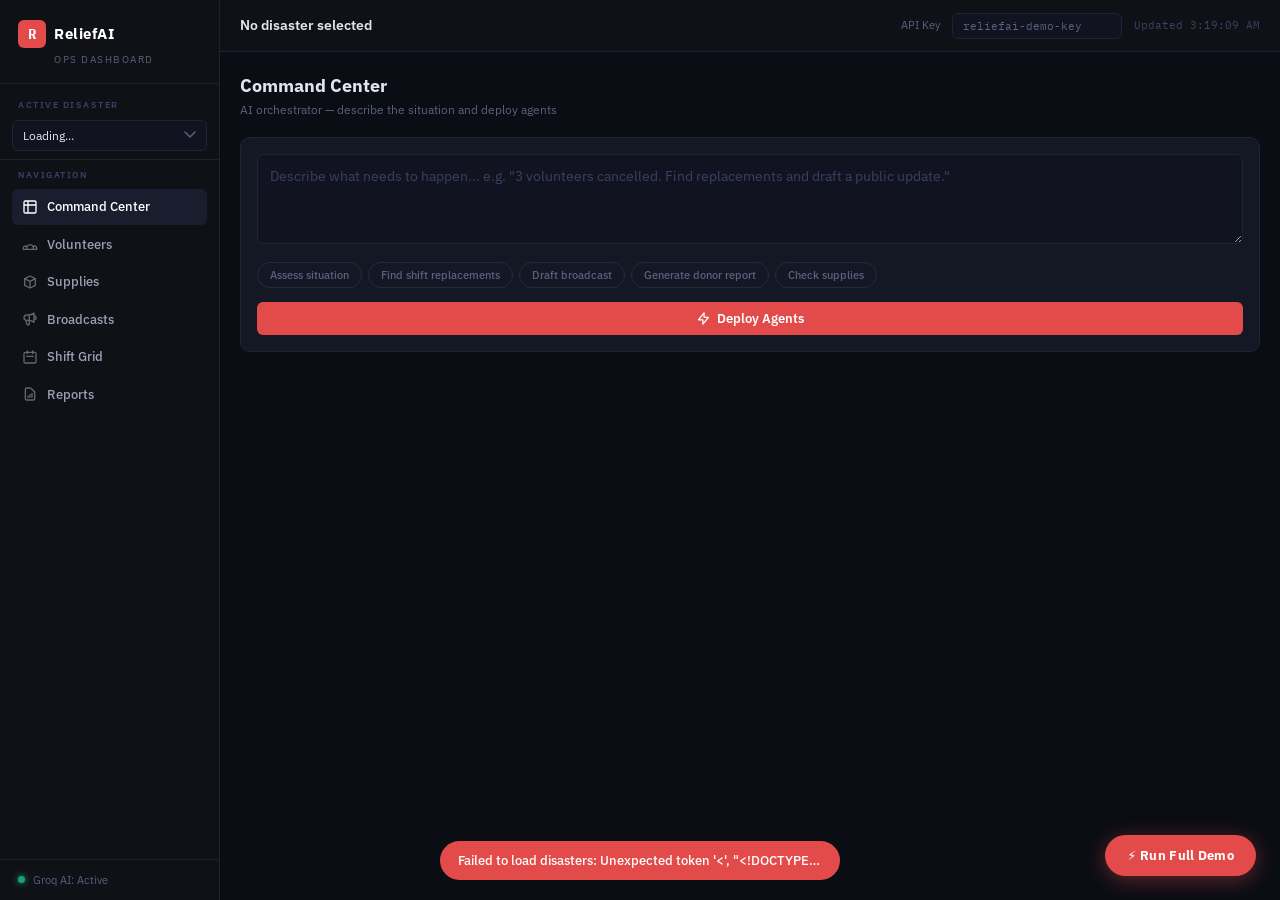
==== static/index.html @ 60c3eafa "Initial commit — ReliefAI Post-Disaster Relief Orchestrator" ====
<!DOCTYPE html>
<html lang="en">
<head>
<meta charset="UTF-8"/>
<meta name="viewport" content="width=device-width, initial-scale=1.0"/>
<title>ReliefAI — Operations Dashboard</title>
<link rel="preconnect" href="https://fonts.googleapis.com"/>
<link rel="preconnect" href="https://fonts.gstatic.com" crossorigin/>
<link href="https://fonts.googleapis.com/css2?family=IBM+Plex+Mono:wght@400;600&family=IBM+Plex+Sans:ital,wght@0,400;0,500;0,600;0,700;1,400&display=swap" rel="stylesheet"/>
<style>
*, *::before, *::after { box-sizing: border-box; margin: 0; padding: 0; }

:root {
  --sidebar: #0f1117;
  --sidebar-border: #1e2130;
  --sidebar-text: #9aa0b4;
  --sidebar-active: #1a1d2e;
  --accent: #E24B4A;
  --accent-dim: #3d1515;
  --safe: #1D9E75;
  --safe-dim: #0d2e22;
  --warn: #D4850A;
  --warn-dim: #2e1e05;
  --info: #3b82f6;
  --info-dim: #0d1e3d;
  --purple: #8b5cf6;
  --purple-dim: #1e0d3d;
  --bg: #0b0d14;
  --bg2: #111420;
  --card: #141825;
  --card2: #1a1f32;
  --border: #1e2438;
  --border2: #252a40;
  --text: #e2e5f0;
  --text-muted: #5a6080;
  --text-dim: #3a4060;
  --font: 'IBM Plex Sans', system-ui, sans-serif;
  --mono: 'IBM Plex Mono', monospace;
  --radius: 6px;
  --radius-lg: 10px;
  --shadow: 0 2px 12px rgba(0,0,0,0.4);
  --shadow-lg: 0 8px 32px rgba(0,0,0,0.6);
}

html, body { height: 100%; overflow: hidden; }

body {
  font-family: var(--font);
  background: var(--bg);
  color: var(--text);
  display: flex;
  font-size: 14px;
  line-height: 1.5;
}

/* ─── SCROLLBAR ─── */
::-webkit-scrollbar { width: 6px; height: 6px; }
::-webkit-scrollbar-track { background: transparent; }
::-webkit-scrollbar-thumb { background: var(--border2); border-radius: 3px; }
::-webkit-scrollbar-thumb:hover { background: var(--text-dim); }

/* ─── SIDEBAR ─── */
#sidebar {
  width: 220px;
  min-width: 220px;
  height: 100vh;
  background: var(--sidebar);
  border-right: 1px solid var(--sidebar-border);
  display: flex;
  flex-direction: column;
  overflow: hidden;
  position: relative;
  z-index: 10;
}

.sidebar-logo {
  padding: 20px 18px 16px;
  border-bottom: 1px solid var(--sidebar-border);
}

.logo-mark {
  display: flex;
  align-items: center;
  gap: 8px;
  margin-bottom: 4px;
}

.logo-icon {
  width: 28px; height: 28px;
  background: var(--accent);
  border-radius: 6px;
  display: flex; align-items: center; justify-content: center;
  font-size: 14px;
  font-weight: 700;
  color: white;
  font-family: var(--mono);
  flex-shrink: 0;
}

.logo-text {
  font-size: 15px;
  font-weight: 700;
  color: #fff;
  letter-spacing: 0.5px;
}

.logo-sub {
  font-size: 10px;
  color: var(--text-muted);
  letter-spacing: 1.5px;
  text-transform: uppercase;
  padding-left: 36px;
}

.sidebar-section {
  padding: 14px 12px 8px;
  border-bottom: 1px solid var(--sidebar-border);
}

.sidebar-label {
  font-size: 9px;
  letter-spacing: 1.5px;
  text-transform: uppercase;
  color: var(--text-dim);
  font-weight: 600;
  margin-bottom: 8px;
  padding: 0 6px;
}

#disaster-select {
  width: 100%;
  background: var(--bg2);
  border: 1px solid var(--border);
  border-radius: var(--radius);
  color: var(--text);
  font-family: var(--font);
  font-size: 12px;
  padding: 7px 10px;
  cursor: pointer;
  outline: none;
  appearance: none;
  background-image: url("data:image/svg+xml,%3Csvg xmlns='http://www.w3.org/2000/svg' width='12' height='8' fill='none'%3E%3Cpath d='M1 1l5 5 5-5' stroke='%235a6080' stroke-width='1.5' stroke-linecap='round'/%3E%3C/svg%3E");
  background-repeat: no-repeat;
  background-position: right 10px center;
  padding-right: 28px;
}

#disaster-select:focus { border-color: var(--accent); }
#disaster-select option { background: var(--bg2); }

.nav-section { padding: 8px 12px; flex: 1; }

.nav-item {
  display: flex;
  align-items: center;
  gap: 9px;
  padding: 8px 10px;
  border-radius: var(--radius);
  cursor: pointer;
  color: var(--sidebar-text);
  font-size: 13px;
  font-weight: 500;
  transition: all 0.15s;
  margin-bottom: 2px;
  user-select: none;
}

.nav-item:hover { background: var(--sidebar-active); color: var(--text); }
.nav-item.active { background: var(--sidebar-active); color: white; }
.nav-item.active .nav-dot { background: var(--accent); }

.nav-icon {
  width: 16px; height: 16px;
  opacity: 0.6;
  flex-shrink: 0;
}

.nav-item.active .nav-icon { opacity: 1; }

.sidebar-footer {
  padding: 12px 18px;
  border-top: 1px solid var(--sidebar-border);
}

.ai-status {
  display: flex;
  align-items: center;
  gap: 8px;
  font-size: 11px;
  color: var(--text-muted);
}

.status-dot {
  width: 7px; height: 7px;
  border-radius: 50%;
  background: var(--safe);
  box-shadow: 0 0 6px var(--safe);
  animation: pulse-dot 2s infinite;
}

@keyframes pulse-dot {
  0%,100% { opacity: 1; }
  50% { opacity: 0.4; }
}

/* ─── MAIN ─── */
#main {
  flex: 1;
  height: 100vh;
  display: flex;
  flex-direction: column;
  overflow: hidden;
}

#topbar {
  background: var(--sidebar);
  border-bottom: 1px solid var(--sidebar-border);
  padding: 0 20px;
  height: 52px;
  display: flex;
  align-items: center;
  gap: 16px;
  flex-shrink: 0;
}

#disaster-name {
  font-size: 14px;
  font-weight: 600;
  color: var(--text);
  flex: 1;
  white-space: nowrap;
  overflow: hidden;
  text-overflow: ellipsis;
}

.topbar-meta {
  display: flex;
  align-items: center;
  gap: 12px;
  flex-shrink: 0;
}

.topbar-label {
  font-size: 11px;
  color: var(--text-muted);
}

#api-key-input {
  background: var(--bg2);
  border: 1px solid var(--border);
  border-radius: var(--radius);
  color: var(--text-muted);
  font-family: var(--mono);
  font-size: 11px;
  padding: 5px 10px;
  width: 170px;
  outline: none;
}

#api-key-input:focus { border-color: var(--border2); color: var(--text); }

#last-updated {
  font-size: 11px;
  color: var(--text-dim);
  font-family: var(--mono);
  white-space: nowrap;
}

#content {
  flex: 1;
  overflow-y: auto;
  padding: 20px;
  position: relative;
}

/* ─── SECTIONS ─── */
.section { display: none; }
.section.active { display: block; }

.section-header {
  display: flex;
  align-items: center;
  justify-content: space-between;
  margin-bottom: 18px;
}

.section-title {
  font-size: 18px;
  font-weight: 700;
  color: var(--text);
}

.section-subtitle {
  font-size: 12px;
  color: var(--text-muted);
  margin-top: 2px;
}

/* ─── CARDS ─── */
.card {
  background: var(--card);
  border: 1px solid var(--border);
  border-radius: var(--radius-lg);
  padding: 16px;
  margin-bottom: 14px;
}

.card-title {
  font-size: 12px;
  font-weight: 600;
  color: var(--text-muted);
  text-transform: uppercase;
  letter-spacing: 1px;
  margin-bottom: 10px;
}

/* ─── BUTTONS ─── */
.btn {
  display: inline-flex;
  align-items: center;
  justify-content: center;
  gap: 6px;
  padding: 8px 16px;
  border-radius: var(--radius);
  font-family: var(--font);
  font-size: 13px;
  font-weight: 600;
  cursor: pointer;
  border: none;
  transition: all 0.15s;
  outline: none;
  white-space: nowrap;
  user-select: none;
}

.btn:disabled { opacity: 0.4; cursor: not-allowed; }
.btn-primary { background: var(--accent); color: white; }
.btn-primary:hover:not(:disabled) { background: #c73c3b; }
.btn-secondary { background: var(--card2); border: 1px solid var(--border2); color: var(--text); }
.btn-secondary:hover:not(:disabled) { background: var(--border); }
.btn-ghost { background: transparent; border: 1px solid var(--border2); color: var(--text-muted); font-size: 12px; padding: 6px 12px; }
.btn-ghost:hover:not(:disabled) { border-color: var(--text-muted); color: var(--text); }
.btn-full { width: 100%; }
.btn-safe { background: var(--safe); color: white; }
.btn-safe:hover:not(:disabled) { background: #178a63; }
.btn-info { background: var(--info); color: white; }
.btn-info:hover:not(:disabled) { background: #2563eb; }
.btn-sm { padding: 5px 10px; font-size: 11px; }

/* ─── BADGES ─── */
.badge {
  display: inline-flex;
  align-items: center;
  padding: 2px 8px;
  border-radius: 20px;
  font-size: 11px;
  font-weight: 600;
  white-space: nowrap;
}

.badge-accent { background: var(--accent-dim); color: var(--accent); border: 1px solid rgba(226,75,74,0.25); }
.badge-safe { background: var(--safe-dim); color: var(--safe); border: 1px solid rgba(29,158,117,0.25); }
.badge-warn { background: var(--warn-dim); color: var(--warn); border: 1px solid rgba(212,133,10,0.25); }
.badge-info { background: var(--info-dim); color: var(--info); border: 1px solid rgba(59,130,246,0.25); }
.badge-purple { background: var(--purple-dim); color: var(--purple); border: 1px solid rgba(139,92,246,0.25); }
.badge-gray { background: var(--bg2); color: var(--text-muted); border: 1px solid var(--border); }

/* ─── INPUTS ─── */
textarea, input[type=text], input[type=date], select.form-select {
  background: var(--bg2);
  border: 1px solid var(--border);
  border-radius: var(--radius);
  color: var(--text);
  font-family: var(--font);
  font-size: 13px;
  padding: 10px 12px;
  outline: none;
  width: 100%;
  transition: border-color 0.15s;
}

textarea:focus, input[type=text]:focus, input[type=date]:focus, select.form-select:focus {
  border-color: var(--border2);
  background: #131720;
}

textarea { resize: vertical; line-height: 1.6; }
textarea::placeholder, input::placeholder { color: var(--text-dim); }

/* ─── SECTION 1: COMMAND CENTER ─── */
#cmd-textarea {
  min-height: 90px;
  font-size: 14px;
  line-height: 1.7;
  margin-bottom: 12px;
}

.quick-cmds {
  display: flex;
  flex-wrap: wrap;
  gap: 6px;
  margin-bottom: 14px;
}

.quick-btn {
  padding: 5px 12px;
  background: transparent;
  border: 1px solid var(--border2);
  border-radius: 20px;
  color: var(--text-muted);
  font-size: 11px;
  font-family: var(--font);
  font-weight: 500;
  cursor: pointer;
  transition: all 0.15s;
}

.quick-btn:hover { border-color: var(--accent); color: var(--accent); background: var(--accent-dim); }

#agent-loading {
  display: none;
  background: var(--card);
  border: 1px solid var(--border);
  border-radius: var(--radius-lg);
  padding: 24px;
  text-align: center;
  margin-top: 14px;
}

.agent-loading-spinner {
  width: 36px; height: 36px;
  border: 3px solid var(--border2);
  border-top-color: var(--accent);
  border-radius: 50%;
  animation: spin 0.8s linear infinite;
  margin: 0 auto 14px;
}

@keyframes spin { to { transform: rotate(360deg); } }

.agent-pulse-text {
  font-size: 13px;
  color: var(--text-muted);
  font-family: var(--mono);
}

.agent-pulse-name {
  color: var(--accent);
  font-weight: 600;
  animation: blink 1s infinite;
}

@keyframes blink { 0%,100% { opacity: 1; } 50% { opacity: 0.3; } }

#cmd-results { margin-top: 16px; }

.result-summary-card {
  background: var(--card);
  border: 1px solid var(--border);
  border-left: 3px solid var(--info);
  border-radius: var(--radius-lg);
  padding: 16px;
  margin-bottom: 12px;
}

.result-summary-text {
  font-size: 14px;
  line-height: 1.7;
  color: var(--text);
}

.agents-called-row {
  display: flex;
  flex-wrap: wrap;
  gap: 6px;
  margin-bottom: 12px;
  align-items: center;
}

.agents-called-label {
  font-size: 11px;
  color: var(--text-muted);
  font-weight: 600;
  text-transform: uppercase;
  letter-spacing: 1px;
}

.alert-card {
  background: var(--accent-dim);
  border: 1px solid rgba(226,75,74,0.3);
  border-radius: var(--radius);
  padding: 10px 14px;
  margin-bottom: 8px;
  font-size: 13px;
  color: var(--accent);
  display: flex;
  align-items: flex-start;
  gap: 8px;
}

.alert-icon { flex-shrink: 0; margin-top: 1px; }

.agent-result-card {
  background: var(--card);
  border: 1px solid var(--border);
  border-radius: var(--radius-lg);
  margin-bottom: 10px;
  overflow: hidden;
}

.agent-result-header {
  display: flex;
  align-items: center;
  justify-content: space-between;
  padding: 12px 16px;
  cursor: pointer;
  user-select: none;
  transition: background 0.1s;
}

.agent-result-header:hover { background: var(--card2); }

.agent-result-name {
  font-weight: 600;
  font-size: 13px;
  display: flex;
  align-items: center;
  gap: 8px;
}

.agent-result-body {
  display: none;
  padding: 12px 16px;
  border-top: 1px solid var(--border);
  font-size: 12px;
  font-family: var(--mono);
  color: var(--text-muted);
  max-height: 300px;
  overflow-y: auto;
  white-space: pre-wrap;
  word-break: break-all;
  background: var(--bg2);
  line-height: 1.6;
}

.agent-result-body.open { display: block; }

.chevron {
  color: var(--text-dim);
  transition: transform 0.2s;
  font-size: 12px;
}

.chevron.open { transform: rotate(180deg); }

.next-actions-card {
  background: var(--card);
  border: 1px solid var(--border);
  border-left: 3px solid var(--safe);
  border-radius: var(--radius-lg);
  padding: 16px;
  margin-top: 12px;
}

.next-actions-title {
  font-size: 11px;
  font-weight: 600;
  color: var(--safe);
  text-transform: uppercase;
  letter-spacing: 1px;
  margin-bottom: 10px;
}

.next-action-item {
  display: flex;
  align-items: flex-start;
  gap: 8px;
  padding: 5px 0;
  color: var(--text);
  font-size: 13px;
  border-bottom: 1px solid var(--border);
}

.next-action-item:last-child { border-bottom: none; }
.next-action-bullet { color: var(--safe); margin-top: 2px; }

/* ─── SECTION 2: VOLUNTEERS ─── */
.table-wrap { overflow-x: auto; }

table {
  width: 100%;
  border-collapse: collapse;
  font-size: 13px;
}

thead th {
  text-align: left;
  padding: 10px 14px;
  color: var(--text-muted);
  font-size: 11px;
  font-weight: 600;
  text-transform: uppercase;
  letter-spacing: 0.8px;
  border-bottom: 1px solid var(--border);
  white-space: nowrap;
}

tbody tr {
  border-bottom: 1px solid var(--border);
  transition: background 0.1s;
}

tbody tr:hover { background: var(--card2); }
tbody tr:last-child { border-bottom: none; }

tbody td {
  padding: 10px 14px;
  vertical-align: middle;
  color: var(--text);
}

.skill-tag {
  display: inline-flex;
  padding: 2px 7px;
  background: var(--safe-dim);
  color: var(--safe);
  border-radius: 4px;
  font-size: 10px;
  font-weight: 600;
  margin: 1px;
  white-space: nowrap;
}

.lang-tag {
  display: inline-flex;
  padding: 2px 7px;
  background: var(--bg2);
  color: var(--text-muted);
  border-radius: 4px;
  font-size: 10px;
  margin: 1px;
  white-space: nowrap;
  border: 1px solid var(--border);
}

.status-indicator {
  display: inline-flex;
  align-items: center;
  gap: 5px;
  font-size: 12px;
  font-weight: 500;
}

.dot {
  width: 8px; height: 8px;
  border-radius: 50%;
  flex-shrink: 0;
}

.dot-green { background: var(--safe); box-shadow: 0 0 5px var(--safe); }
.dot-amber { background: var(--warn); }
.dot-red { background: var(--accent); }
.dot-gray { background: var(--text-dim); }

/* ─── SECTION 3: SUPPLIES ─── */
.supply-grid {
  display: grid;
  grid-template-columns: repeat(auto-fill, minmax(240px, 1fr));
  gap: 14px;
  margin-bottom: 20px;
}

.supply-card {
  background: var(--card);
  border: 1px solid var(--border);
  border-radius: var(--radius-lg);
  overflow: hidden;
  position: relative;
}

.supply-critical-banner {
  background: var(--accent);
  color: white;
  font-size: 10px;
  font-weight: 700;
  letter-spacing: 2px;
  text-transform: uppercase;
  padding: 4px 12px;
  display: flex;
  align-items: center;
  gap: 5px;
}

.supply-body { padding: 14px; }
.supply-name { font-size: 16px; font-weight: 700; margin-bottom: 8px; color: var(--text); }

.supply-bar-wrap {
  height: 6px;
  background: var(--bg2);
  border-radius: 3px;
  overflow: hidden;
  margin: 10px 0 6px;
}

.supply-bar { height: 100%; border-radius: 3px; transition: width 0.4s ease; }
.bar-crit { background: var(--accent); }
.bar-warn { background: var(--warn); }
.bar-ok { background: var(--safe); }

.supply-qty { font-size: 12px; color: var(--text-muted); margin-bottom: 8px; font-family: var(--mono); }

.cat-food { background: rgba(29,158,117,0.15); color: var(--safe); border: 1px solid rgba(29,158,117,0.25); }
.cat-water { background: rgba(59,130,246,0.15); color: var(--info); border: 1px solid rgba(59,130,246,0.25); }
.cat-medical { background: rgba(226,75,74,0.15); color: var(--accent); border: 1px solid rgba(226,75,74,0.25); }
.cat-shelter { background: rgba(212,133,10,0.15); color: var(--warn); border: 1px solid rgba(212,133,10,0.25); }
.cat-equipment { background: var(--bg2); color: var(--text-muted); border: 1px solid var(--border); }

/* ─── SECTION 4: BROADCASTS ─── */
.lang-checkboxes {
  display: flex;
  flex-wrap: wrap;
  gap: 8px;
  margin: 10px 0;
}

.lang-check-label {
  display: flex;
  align-items: center;
  gap: 5px;
  padding: 5px 10px;
  background: var(--bg2);
  border: 1px solid var(--border);
  border-radius: var(--radius);
  cursor: pointer;
  font-size: 12px;
  font-weight: 600;
  color: var(--text-muted);
  user-select: none;
  transition: all 0.15s;
}

.lang-check-label:hover { border-color: var(--border2); color: var(--text); }
.lang-check-label input { display: none; }
.lang-check-label.checked { background: var(--info-dim); border-color: rgba(59,130,246,0.4); color: var(--info); }

.broadcast-compose {
  background: var(--card);
  border: 1px solid var(--border);
  border-radius: var(--radius-lg);
  padding: 16px;
  margin-bottom: 16px;
}

.compose-row {
  display: flex;
  gap: 10px;
  align-items: flex-start;
  margin-top: 12px;
}

#broadcast-channel {
  background: var(--bg2);
  border: 1px solid var(--border);
  border-radius: var(--radius);
  color: var(--text);
  font-family: var(--font);
  font-size: 13px;
  padding: 10px 12px;
  outline: none;
  cursor: pointer;
  appearance: none;
  min-width: 150px;
}

.translation-grid {
  display: grid;
  grid-template-columns: repeat(auto-fill, minmax(200px, 1fr));
  gap: 10px;
  margin-bottom: 16px;
}

.translation-card {
  background: var(--card);
  border: 1px solid var(--border);
  border-radius: var(--radius);
  padding: 12px;
}

.translation-lang {
  font-size: 13px;
  font-weight: 700;
  margin-bottom: 8px;
  display: flex;
  align-items: center;
  gap: 6px;
}

.translation-text {
  font-size: 12px;
  color: var(--text-muted);
  line-height: 1.6;
}

.broadcast-history-item {
  background: var(--card);
  border: 1px solid var(--border);
  border-radius: var(--radius);
  padding: 12px 14px;
  margin-bottom: 8px;
  cursor: pointer;
  transition: background 0.1s;
}

.broadcast-history-item:hover { background: var(--card2); }

.broadcast-history-header {
  display: flex;
  align-items: center;
  justify-content: space-between;
  margin-bottom: 4px;
}

.broadcast-time { font-size: 11px; color: var(--text-dim); font-family: var(--mono); }
.broadcast-preview { font-size: 12px; color: var(--text-muted); margin: 4px 0; }

.broadcast-translations {
  display: none;
  margin-top: 10px;
  padding-top: 10px;
  border-top: 1px solid var(--border);
}

.broadcast-translations.open { display: block; }
.broadcast-trans-row { font-size: 12px; padding: 4px 0; color: var(--text-muted); }
.broadcast-trans-lang { color: var(--text); font-weight: 600; }

/* ─── SECTION 5: SHIFT GRID ─── */
.shift-controls {
  display: flex;
  align-items: center;
  gap: 12px;
  margin-bottom: 14px;
  flex-wrap: wrap;
}

input[type=date] {
  padding: 7px 12px;
  width: auto;
  font-family: var(--mono);
  font-size: 12px;
}

.shift-grid-wrap {
  overflow-x: auto;
  margin-bottom: 16px;
}

.shift-grid-table {
  width: max-content;
  min-width: 100%;
  border-collapse: collapse;
}

.shift-grid-table th, .shift-grid-table td {
  border: 1px solid var(--border);
  padding: 0;
  min-width: 32px;
  height: 30px;
}

.shift-grid-table th {
  background: var(--card2);
  color: var(--text-dim);
  font-size: 10px;
  text-align: center;
  border-color: var(--border);
  padding: 4px 6px;
  font-family: var(--mono);
  font-weight: 600;
}

.shift-name-cell {
  background: var(--card);
  padding: 6px 12px;
  color: var(--text-muted);
  font-size: 12px;
  white-space: nowrap;
  min-width: 140px;
  border-color: var(--border);
}

.shift-cell-empty { background: var(--bg2); }
.shift-cell-active { background: rgba(29,158,117,0.25); border-color: rgba(29,158,117,0.3) !important; }
.shift-cell-cancelled { background: rgba(226,75,74,0.15); }

.coverage-row td {
  text-align: center;
  font-size: 10px;
  font-family: var(--mono);
  font-weight: 700;
  height: 24px;
}

.coverage-ok { background: var(--safe-dim); color: var(--safe); }
.coverage-gap { background: var(--accent-dim); color: var(--accent); }
.coverage-label { background: var(--card2); color: var(--text-muted); font-size: 10px; font-family: var(--mono); }

/* ─── SECTION 6: REPORTS ─── */
.report-type-btns {
  display: flex;
  gap: 10px;
  margin-bottom: 20px;
  flex-wrap: wrap;
}

#report-result {
  background: var(--card);
  border: 1px solid var(--border);
  border-radius: var(--radius-lg);
  overflow: hidden;
}

.report-header {
  padding: 16px 20px;
  border-bottom: 1px solid var(--border);
  display: flex;
  align-items: center;
  justify-content: space-between;
}

.report-body {
  padding: 20px;
  max-height: 600px;
  overflow-y: auto;
}

.report-flags { margin-bottom: 16px; }
.report-flag-item {
  background: var(--accent-dim);
  border: 1px solid rgba(226,75,74,0.25);
  border-left: 3px solid var(--accent);
  border-radius: var(--radius);
  padding: 8px 12px;
  margin-bottom: 6px;
  font-size: 13px;
  color: var(--accent);
}

.report-markdown h2 {
  font-size: 16px;
  font-weight: 700;
  color: var(--text);
  margin: 18px 0 8px;
  padding-bottom: 6px;
  border-bottom: 1px solid var(--border);
}

.report-markdown h3 {
  font-size: 14px;
  font-weight: 600;
  color: var(--text);
  margin: 14px 0 6px;
}

.report-markdown p {
  font-size: 13px;
  color: var(--text-muted);
  margin-bottom: 10px;
  line-height: 1.7;
}

.report-markdown ul { margin: 6px 0 10px 18px; }
.report-markdown li { font-size: 13px; color: var(--text-muted); margin-bottom: 4px; line-height: 1.6; }
.report-markdown strong { color: var(--text); font-weight: 600; }

/* ─── TOAST ─── */
#toast-container {
  position: fixed;
  bottom: 20px;
  left: 50%;
  transform: translateX(-50%);
  z-index: 9999;
  display: flex;
  flex-direction: column;
  align-items: center;
  gap: 8px;
  pointer-events: none;
}

.toast {
  padding: 10px 18px;
  border-radius: 20px;
  font-size: 13px;
  font-weight: 500;
  pointer-events: auto;
  animation: toast-in 0.25s ease;
  white-space: nowrap;
  max-width: 400px;
  overflow: hidden;
  text-overflow: ellipsis;
}

@keyframes toast-in {
  from { opacity: 0; transform: translateY(10px); }
  to { opacity: 1; transform: translateY(0); }
}

.toast-success { background: var(--safe); color: white; }
.toast-error { background: var(--accent); color: white; }
.toast-info { background: var(--info); color: white; }
.toast-warn { background: var(--warn); color: white; }

/* ─── FULL SCREEN OVERLAY ─── */
#overlay {
  position: fixed;
  inset: 0;
  background: rgba(7, 8, 14, 0.92);
  display: none;
  align-items: center;
  justify-content: center;
  z-index: 9998;
  backdrop-filter: blur(8px);
}

#overlay.active { display: flex; }

.overlay-inner {
  text-align: center;
  max-width: 400px;
  padding: 32px;
}

.overlay-spinner {
  width: 52px; height: 52px;
  border: 3px solid var(--border2);
  border-top-color: var(--accent);
  border-radius: 50%;
  animation: spin 0.8s linear infinite;
  margin: 0 auto 20px;
}

.overlay-title {
  font-size: 18px;
  font-weight: 700;
  color: var(--text);
  margin-bottom: 8px;
}

.overlay-sub {
  font-size: 13px;
  color: var(--text-muted);
  font-family: var(--mono);
  line-height: 1.6;
}

/* ─── DEMO BUTTON ─── */
#demo-btn {
  position: fixed;
  bottom: 24px;
  right: 24px;
  z-index: 999;
  background: var(--accent);
  color: white;
  border: none;
  padding: 12px 22px;
  border-radius: 24px;
  font-family: var(--font);
  font-size: 13px;
  font-weight: 700;
  cursor: pointer;
  box-shadow: 0 4px 20px rgba(226,75,74,0.4);
  transition: all 0.2s;
  display: flex;
  align-items: center;
  gap: 7px;
  letter-spacing: 0.3px;
}

#demo-btn:hover { background: #c73c3b; transform: translateY(-1px); box-shadow: 0 6px 28px rgba(226,75,74,0.5); }
#demo-btn:active { transform: translateY(0); }

/* ─── EMPTY STATE ─── */
.empty-state {
  text-align: center;
  padding: 48px 20px;
  color: var(--text-dim);
}

.empty-icon { font-size: 36px; margin-bottom: 12px; opacity: 0.4; }
.empty-text { font-size: 13px; }

/* ─── DIVIDERS / MISC ─── */
.divider { height: 1px; background: var(--border); margin: 16px 0; }
.row { display: flex; align-items: center; gap: 10px; flex-wrap: wrap; }
.spacer { flex: 1; }
.mono { font-family: var(--mono); }
.text-muted { color: var(--text-muted); }
.text-crit { color: var(--accent); }
.text-safe { color: var(--safe); }
.mb-8 { margin-bottom: 8px; }
.mb-14 { margin-bottom: 14px; }
.mt-12 { margin-top: 12px; }

.no-disaster {
  display: flex;
  align-items: center;
  justify-content: center;
  height: 300px;
  color: var(--text-dim);
  flex-direction: column;
  gap: 10px;
  font-size: 14px;
}

.spinner-inline {
  width: 18px; height: 18px;
  border: 2px solid var(--border2);
  border-top-color: var(--accent);
  border-radius: 50%;
  animation: spin 0.7s linear infinite;
  display: inline-block;
  flex-shrink: 0;
}

.gap-result-card {
  background: var(--card);
  border: 1px solid var(--border);
  border-left: 3px solid var(--warn);
  border-radius: var(--radius-lg);
  padding: 16px;
  margin-top: 14px;
}
</style>
</head>
<body>

<!-- ═══════════════════════════════════════════ SIDEBAR ═══ -->
<nav id="sidebar">
  <div class="sidebar-logo">
    <div class="logo-mark">
      <div class="logo-icon">R</div>
      <span class="logo-text">ReliefAI</span>
    </div>
    <div class="logo-sub">Ops Dashboard</div>
  </div>

  <div class="sidebar-section">
    <div class="sidebar-label">Active Disaster</div>
    <select id="disaster-select">
      <option value="">Loading...</option>
    </select>
  </div>

  <div class="nav-section">
    <div class="sidebar-label">Navigation</div>
    <div class="nav-item active" data-section="command">
      <svg class="nav-icon" fill="none" stroke="currentColor" viewBox="0 0 24 24"><path stroke-linecap="round" stroke-linejoin="round" stroke-width="2" d="M9 3H5a2 2 0 00-2 2v4m6-6h10a2 2 0 012 2v4M9 3v18m0 0h10a2 2 0 002-2V9M9 21H5a2 2 0 01-2-2V9m0 0h18"/></svg>
      Command Center
    </div>
    <div class="nav-item" data-section="volunteers">
      <svg class="nav-icon" fill="none" stroke="currentColor" viewBox="0 0 24 24"><path stroke-linecap="round" stroke-linejoin="round" stroke-width="2" d="M17 20h5v-2a3 3 0 00-5.356-1.857M17 20H7m10 0v-2c0-.656-.126-1.283-.356-1.857M7 20H2v-2a3 3 0 015.356-1.857M7 20v-2c0-.656.126-1.283.356-1.857m0 0a5.002 5.002 0 019.288 0"/></svg>
      Volunteers
    </div>
    <div class="nav-item" data-section="supplies">
      <svg class="nav-icon" fill="none" stroke="currentColor" viewBox="0 0 24 24"><path stroke-linecap="round" stroke-linejoin="round" stroke-width="2" d="M20 7l-8-4-8 4m16 0l-8 4m8-4v10l-8 4m0-10L4 7m8 4v10M4 7v10l8 4"/></svg>
      Supplies
    </div>
    <div class="nav-item" data-section="broadcasts">
      <svg class="nav-icon" fill="none" stroke="currentColor" viewBox="0 0 24 24"><path stroke-linecap="round" stroke-linejoin="round" stroke-width="2" d="M11 5.882V19.24a1.76 1.76 0 01-3.417.592l-2.147-6.15M18 13a3 3 0 100-6M5.436 13.683A4.001 4.001 0 017 6h1.832c4.1 0 7.625-1.234 9.168-3v14c-1.543-1.766-5.067-3-9.168-3H7a3.988 3.988 0 01-1.564-.317z"/></svg>
      Broadcasts
    </div>
    <div class="nav-item" data-section="shifts">
      <svg class="nav-icon" fill="none" stroke="currentColor" viewBox="0 0 24 24"><path stroke-linecap="round" stroke-linejoin="round" stroke-width="2" d="M8 7V3m8 4V3m-9 8h10M5 21h14a2 2 0 002-2V7a2 2 0 00-2-2H5a2 2 0 00-2 2v12a2 2 0 002 2z"/></svg>
      Shift Grid
    </div>
    <div class="nav-item" data-section="reports">
      <svg class="nav-icon" fill="none" stroke="currentColor" viewBox="0 0 24 24"><path stroke-linecap="round" stroke-linejoin="round" stroke-width="2" d="M9 17v-2m3 2v-4m3 4v-6m2 10H7a2 2 0 01-2-2V5a2 2 0 012-2h5.586a1 1 0 01.707.293l5.414 5.414a1 1 0 01.293.707V19a2 2 0 01-2 2z"/></svg>
      Reports
    </div>
  </div>

  <div class="sidebar-footer">
    <div class="ai-status">
      <div class="status-dot"></div>
      <span>Groq AI: Active</span>
    </div>
  </div>
</nav>

<!-- ═══════════════════════════════════════════ MAIN ═══ -->
<div id="main">
  <div id="topbar">
    <div id="disaster-name">No disaster selected</div>
    <div class="topbar-meta">
      <span class="topbar-label">API Key</span>
      <input type="text" id="api-key-input" value="reliefai-demo-key" placeholder="API Key"/>
      <span id="last-updated" class="topbar-label">—</span>
    </div>
  </div>

  <div id="content">

    <!-- ───────────── COMMAND CENTER ───────────── -->
    <div id="section-command" class="section active">
      <div class="section-header">
        <div>
          <div class="section-title">Command Center</div>
          <div class="section-subtitle">AI orchestrator — describe the situation and deploy agents</div>
        </div>
      </div>

      <div class="card">
        <textarea id="cmd-textarea" placeholder='Describe what needs to happen... e.g. "3 volunteers cancelled. Find replacements and draft a public update."'></textarea>
        <div class="quick-cmds">
          <button class="quick-btn" data-cmd="Assess current situation and identify top 3 critical issues">Assess situation</button>
          <button class="quick-btn" data-cmd="3 volunteers cancelled Saturday night shifts. Find replacements immediately.">Find shift replacements</button>
          <button class="quick-btn" data-cmd="Draft emergency broadcast in Filipino and English about evacuation center opening">Draft broadcast</button>
          <button class="quick-btn" data-cmd="Generate a donor status report highlighting impact and needs">Generate donor report</button>
          <button class="quick-btn" data-cmd="Check all supply levels and create procurement tasks for critical items">Check supplies</button>
        </div>
        <button id="deploy-btn" class="btn btn-primary btn-full" onclick="deployAgents()">
          <svg width="15" height="15" fill="none" stroke="currentColor" viewBox="0 0 24 24"><path stroke-linecap="round" stroke-linejoin="round" stroke-width="2" d="M13 10V3L4 14h7v7l9-11h-7z"/></svg>
          Deploy Agents
        </button>
      </div>

      <div id="agent-loading">
        <div class="agent-loading-spinner"></div>
        <div class="agent-pulse-text">Orchestrator analyzing... <span id="agent-pulse-name" class="agent-pulse-name">routing to agents</span></div>
      </div>

      <div id="cmd-results"></div>
    </div>

    <!-- ───────────── VOLUNTEERS ───────────── -->
    <div id="section-volunteers" class="section">
      <div class="section-header">
        <div>
          <div class="section-title">Volunteer Board</div>
          <div class="section-subtitle">Active personnel assignments and availability</div>
        </div>
        <div class="row">
          <button class="btn btn-ghost" onclick="loadVolunteers()">↻ Refresh</button>
        </div>
      </div>

      <div class="card" style="padding:0;overflow:hidden;">
        <div class="table-wrap">
          <table>
            <thead>
              <tr>
                <th>Name</th>
                <th>Skills</th>
                <th>Languages</th>
                <th>Today's Shift</th>
                <th>Status</th>
              </tr>
            </thead>
            <tbody id="volunteers-tbody">
              <tr><td colspan="5"><div class="empty-state"><div class="empty-icon">👥</div><div class="empty-text">Select a disaster to load volunteers</div></div></td></tr>
            </tbody>
          </table>
        </div>
      </div>

      <div class="row mb-14">
        <button class="btn btn-secondary" onclick="triggerGapDetection()">
          <svg width="14" height="14" fill="none" stroke="currentColor" viewBox="0 0 24 24"><circle cx="11" cy="11" r="8"/><path stroke-linecap="round" d="m21 21-4.35-4.35"/></svg>
          Trigger Gap Detection
        </button>
      </div>
      <div id="gap-result-vol"></div>
    </div>

    <!-- ───────────── SUPPLIES ───────────── -->
    <div id="section-supplies" class="section">
      <div class="section-header">
        <div>
          <div class="section-title">Supply Tracker</div>
          <div class="section-subtitle">Real-time inventory levels across all categories</div>
        </div>
        <button class="btn btn-ghost" onclick="loadSupplies()">↻ Refresh</button>
      </div>

      <div id="supply-grid" class="supply-grid"></div>

      <div class="row mb-14">
        <button class="btn btn-warn" onclick="runSupplyAssessment()" style="background:var(--warn);color:white;border:none;">
          <svg width="14" height="14" fill="none" stroke="currentColor" viewBox="0 0 24 24"><path stroke-linecap="round" stroke-linejoin="round" stroke-width="2" d="M9 5H7a2 2 0 00-2 2v12a2 2 0 002 2h10a2 2 0 002-2V7a2 2 0 00-2-2h-2M9 5a2 2 0 002 2h2a2 2 0 002-2M9 5a2 2 0 012-2h2a2 2 0 012 2"/></svg>
          Run Supply Assessment
        </button>
      </div>
      <div id="supply-assessment-result"></div>
    </div>

    <!-- ───────────── BROADCASTS ───────────── -->
    <div id="section-broadcasts" class="section">
      <div class="section-header">
        <div>
          <div class="section-title">Broadcasts</div>
          <div class="section-subtitle">Multi-language emergency communications</div>
        </div>
        <button class="btn btn-ghost" onclick="loadBroadcasts()">↻ Refresh</button>
      </div>

      <div class="broadcast-compose">
        <div class="card-title">Compose Message</div>
        <textarea id="broadcast-msg" rows="3" placeholder="Enter message to broadcast (in English)..."></textarea>
        <div class="card-title mt-12">Languages</div>
        <div class="lang-checkboxes" id="lang-checkboxes">
          <label class="lang-check-label checked" data-lang="en"><input type="checkbox" checked/> 🇬🇧 EN</label>
          <label class="lang-check-label checked" data-lang="hi"><input type="checkbox" checked/> 🇮🇳 HI</label>
          <label class="lang-check-label checked" data-lang="ta"><input type="checkbox" checked/> 🇮🇳 TA</label>
          <label class="lang-check-label checked" data-lang="id"><input type="checkbox" checked/> 🇮🇩 ID</label>
          <label class="lang-check-label checked" data-lang="tl"><input type="checkbox" checked/> 🇵🇭 TL</label>
          <label class="lang-check-label checked" data-lang="ja"><input type="checkbox" checked/> 🇯🇵 JA</label>
        </div>
        <div class="compose-row">
          <select id="broadcast-channel">
            <option value="sms">SMS</option>
            <option value="whatsapp">WhatsApp</option>
            <option value="email">Email</option>
            <option value="all" selected>All Channels</option>
          </select>
          <button class="btn btn-primary" onclick="sendBroadcast()" style="flex:1;">
            🌐 Translate &amp; Send
          </button>
        </div>
      </div>

      <div id="translations-result"></div>

      <div class="section-header" style="margin-top:6px;">
        <div class="section-title" style="font-size:14px;">Broadcast History</div>
      </div>
      <div id="broadcast-history"></div>
    </div>

    <!-- ───────────── SHIFTS ───────────── -->
    <div id="section-shifts" class="section">
      <div class="section-header">
        <div>
          <div class="section-title">Shift Grid</div>
          <div class="section-subtitle">24-hour coverage view</div>
        </div>
      </div>

      <div class="shift-controls">
        <input type="date" id="shift-date" onchange="loadShifts()"/>
        <button class="btn btn-ghost" onclick="loadShifts()">↻ Refresh</button>
        <button class="btn btn-secondary" onclick="checkShiftGaps()">
          <svg width="14" height="14" fill="none" stroke="currentColor" viewBox="0 0 24 24"><path stroke-linecap="round" stroke-linejoin="round" stroke-width="2" d="M12 9v2m0 4h.01m-6.938 4h13.856c1.54 0 2.502-1.667 1.732-3L13.732 4c-.77-1.333-2.694-1.333-3.464 0L3.34 16c-.77 1.333.192 3 1.732 3z"/></svg>
          Check Today's Gaps
        </button>
      </div>

      <div class="shift-grid-wrap">
        <table class="shift-grid-table" id="shift-grid-table">
          <thead><tr id="shift-grid-header"></tr></thead>
          <tbody id="shift-grid-body"></tbody>
        </table>
      </div>

      <div id="shift-gap-result"></div>
    </div>

    <!-- ───────────── REPORTS ───────────── -->
    <div id="section-reports" class="section">
      <div class="section-header">
        <div>
          <div class="section-title">Reports</div>
          <div class="section-subtitle">AI-generated situation reports for all audiences</div>
        </div>
      </div>

      <div class="report-type-btns">
        <button class="btn btn-safe" onclick="generateReport('donor')">
          🤝 Donor Report
        </button>
        <button class="btn btn-primary" onclick="generateReport('authority')">
          🏛 Authority Report
        </button>
        <button class="btn btn-secondary" onclick="generateReport('internal')">
          ⚙ Internal Report
        </button>
      </div>

      <div id="report-result" style="display:none;"></div>
    </div>

  </div><!-- /content -->
</div><!-- /main -->

<!-- ═══════════════════════════════════════ DEMO BUTTON ═══ -->
<button id="demo-btn" onclick="runFullDemo()">
  ⚡ Run Full Demo
</button>

<!-- ═══════════════════════════════════════ OVERLAY ═══ -->
<div id="overlay">
  <div class="overlay-inner">
    <div class="overlay-spinner"></div>
    <div class="overlay-title" id="overlay-title">Loading...</div>
    <div class="overlay-sub" id="overlay-sub"></div>
  </div>
</div>

<!-- ═══════════════════════════════════════ TOASTS ═══ -->
<div id="toast-container"></div>

<!-- ═══════════════════════════════════════ JAVASCRIPT ═══ -->
<script>
// ── State ──────────────────────────────────────────────────────────
let currentDisasterId = null;
let currentSection = 'command';
let autoRefreshTimer = null;

const API_BASE = window.location.origin;

const AGENT_COLORS = {
  volunteer_agent: 'safe',
  supply_agent:    'warn',
  comms_agent:     'purple',
  shift_agent:     'info',
  report_agent:    'gray',
  orchestrator:    'accent',
};

const AGENT_PULSE_NAMES = [
  'volunteer_agent', 'supply_agent', 'comms_agent',
  'shift_agent', 'report_agent'
];

// ── Core API ────────────────────────────────────────────────────────
function getApiKey() {
  return document.getElementById('api-key-input').value.trim() || 'reliefai-demo-key';
}

async function apiCall(method, path, body = null) {
  const opts = {
    method,
    headers: {
      'Content-Type': 'application/json',
      'X-API-Key': getApiKey(),
    },
  };
  if (body) opts.body = JSON.stringify(body);
  const res = await fetch(API_BASE + path, opts);
  const data = await res.json();
  if (!res.ok || data.success === false) {
    throw new Error(data.error || data.detail || `HTTP ${res.status}`);
  }
  return data;
}

// ── UI Helpers ──────────────────────────────────────────────────────
function showSection(name) {
  currentSection = name;
  document.querySelectorAll('.section').forEach(s => s.classList.remove('active'));
  document.querySelectorAll('.nav-item').forEach(n => n.classList.remove('active'));
  const sec = document.getElementById('section-' + name);
  if (sec) sec.classList.add('active');
  document.querySelectorAll(`.nav-item[data-section="${name}"]`).forEach(n => n.classList.add('active'));
  loadSection(name);
}

function loadSection(name) {
  if (!currentDisasterId) return;
  switch(name) {
    case 'volunteers': loadVolunteers(); break;
    case 'supplies':   loadSupplies();   break;
    case 'broadcasts': loadBroadcasts(); break;
    case 'shifts':     loadShifts();     break;
  }
}

function refreshCurrentSection() {
  updateTimestamp();
  loadSection(currentSection);
}

function updateTimestamp() {
  document.getElementById('last-updated').textContent =
    'Updated ' + new Date().toLocaleTimeString();
}

function showToast(message, type = 'info') {
  const c = document.getElementById('toast-container');
  const t = document.createElement('div');
  t.className = `toast toast-${type}`;
  t.textContent = message;
  c.appendChild(t);
  setTimeout(() => {
    t.style.animation = 'none';
    t.style.opacity = '0';
    t.style.transition = 'opacity 0.3s';
    setTimeout(() => t.remove(), 300);
  }, 3200);
}

function showLoading(title, sub = '') {
  document.getElementById('overlay-title').textContent = title;
  document.getElementById('overlay-sub').textContent = sub;
  document.getElementById('overlay').classList.add('active');
}

function hideLoading() {
  document.getElementById('overlay').classList.remove('active');
}

function setHtml(id, html) {
  const el = document.getElementById(id);
  if (el) el.innerHTML = html;
}

function renderMarkdown(text) {
  if (!text) return '';
  return text
    .replace(/&/g, '&amp;').replace(/</g, '&lt;').replace(/>/g, '&gt;')
    .replace(/^## (.+)$/gm, '<h2>$1</h2>')
    .replace(/^### (.+)$/gm, '<h3>$1</h3>')
    .replace(/\*\*(.+?)\*\*/g, '<strong>$1</strong>')
    .replace(/^- (.+)$/gm, '<li>$1</li>')
    .replace(/(<li>.*<\/li>)/s, '<ul>$1</ul>')
    .replace(/\n{2,}/g, '</p><p>')
    .replace(/^(?!<[hul])(.+)$/gm, (m, p) => p.trim() ? `<p>${p}</p>` : '')
    .replace(/<\/li>\n<li>/g, '</li><li>')
    .replace(/(<li>[\s\S]+<\/li>)/g, '<ul>$1</ul>');
}

// ── Disasters ──────────────────────────────────────────────────────
async function loadDisasters() {
  try {
    const data = await apiCall('GET', '/disasters');
    const disasters = data.data || [];
    const sel = document.getElementById('disaster-select');
    sel.innerHTML = disasters.length
      ? disasters.map(d =>
          `<option value="${d.id}">[S${d.severity}] ${d.name}</option>`
        ).join('')
      : '<option value="">No disasters found</option>';

    if (disasters.length > 0) {
      currentDisasterId = disasters[0].id;
      sel.value = currentDisasterId;
      document.getElementById('disaster-name').textContent = disasters[0].name;
    }
  } catch (e) {
    showToast('Failed to load disasters: ' + e.message, 'error');
  }
}

document.getElementById('disaster-select').addEventListener('change', function() {
  currentDisasterId = this.value ? parseInt(this.value) : null;
  const opt = this.options[this.selectedIndex];
  const rawName = opt.text;
  const cleanName = rawName.replace(/^\[S\d+\]\s*/, '');
  document.getElementById('disaster-name').textContent = cleanName;
  loadSection(currentSection);
});

// ── COMMAND CENTER ─────────────────────────────────────────────────
document.querySelectorAll('.quick-btn').forEach(btn => {
  btn.addEventListener('click', () => {
    document.getElementById('cmd-textarea').value = btn.dataset.cmd;
  });
});

let agentPulseInterval = null;

function startAgentPulse() {
  let i = 0;
  const el = document.getElementById('agent-pulse-name');
  agentPulseInterval = setInterval(() => {
    if (el) el.textContent = AGENT_PULSE_NAMES[i % AGENT_PULSE_NAMES.length] + '...';
    i++;
  }, 800);
}

function stopAgentPulse() {
  if (agentPulseInterval) clearInterval(agentPulseInterval);
  agentPulseInterval = null;
}

async function deployAgents() {
  const cmd = document.getElementById('cmd-textarea').value.trim();
  if (!cmd) { showToast('Enter a command first', 'warn'); return; }
  if (!currentDisasterId) { showToast('Select a disaster first', 'warn'); return; }

  const btn = document.getElementById('deploy-btn');
  btn.disabled = true;
  document.getElementById('agent-loading').style.display = 'block';
  document.getElementById('cmd-results').innerHTML = '';
  startAgentPulse();

  try {
    const data = await apiCall('POST', `/disasters/${currentDisasterId}/command`, { command: cmd });
    renderOrchestratorResult(data.data);
    showToast('Agents completed successfully', 'success');
  } catch (e) {
    showToast('Error: ' + e.message, 'error');
    document.getElementById('cmd-results').innerHTML =
      `<div class="alert-card"><span class="alert-icon">⚠</span>${escHtml(e.message)}</div>`;
  } finally {
    btn.disabled = false;
    document.getElementById('agent-loading').style.display = 'none';
    stopAgentPulse();
    updateTimestamp();
  }
}

function renderOrchestratorResult(result) {
  if (!result) return;
  const container = document.getElementById('cmd-results');
  let html = '';

  // Summary
  if (result.orchestrator_summary) {
    html += `<div class="result-summary-card">
      <div class="card-title">Orchestrator Summary</div>
      <div class="result-summary-text">${escHtml(result.orchestrator_summary)}</div>
    </div>`;
  }

  // Agents called
  const agents = result.agents_called || [];
  if (agents.length) {
    html += `<div class="agents-called-row mb-8">
      <span class="agents-called-label">Agents deployed:</span>
      ${agents.map(a => `<span class="badge badge-${AGENT_COLORS[a] || 'gray'}">${a}</span>`).join('')}
      <span class="mono text-muted" style="font-size:11px;">${result.execution_time_ms || 0}ms</span>
    </div>`;
  }

  // Alerts
  const alerts = result.alerts || [];
  if (alerts.length) {
    html += alerts.map(a =>
      `<div class="alert-card"><span class="alert-icon">⚠</span>${escHtml(a)}</div>`
    ).join('');
  }

  // Per-agent results
  const results = result.results || {};
  Object.entries(results).forEach(([agentName, agentResult]) => {
    const color = AGENT_COLORS[agentName] || 'gray';
    const hasError = agentResult && agentResult.error;
    html += `<div class="agent-result-card">
      <div class="agent-result-header" onclick="toggleAgentResult(this)">
        <div class="agent-result-name">
          <span class="badge badge-${color}">${agentName}</span>
          ${hasError ? '<span class="text-crit" style="font-size:11px;">⚠ error</span>' : ''}
        </div>
        <span class="chevron">▼</span>
      </div>
      <div class="agent-result-body">
${escHtml(JSON.stringify(agentResult, null, 2))}
      </div>
    </div>`;
  });

  // Next actions
  const actions = result.next_recommended_actions || [];
  if (actions.length) {
    html += `<div class="next-actions-card">
      <div class="next-actions-title">▶ Recommended Next Actions</div>
      ${actions.map(a => `<div class="next-action-item"><span class="next-action-bullet">→</span>${escHtml(a)}</div>`).join('')}
    </div>`;
  }

  container.innerHTML = html;
}

function toggleAgentResult(header) {
  const body = header.nextElementSibling;
  const chevron = header.querySelector('.chevron');
  body.classList.toggle('open');
  chevron.classList.toggle('open');
}

// ── VOLUNTEERS ─────────────────────────────────────────────────────
async function loadVolunteers() {
  if (!currentDisasterId) return;
  setHtml('volunteers-tbody', '<tr><td colspan="5" style="text-align:center;padding:20px;"><div class="spinner-inline"></div></td></tr>');
  try {
    const data = await apiCall('GET', `/disasters/${currentDisasterId}/volunteers`);
    const vols = data.data || [];
    if (!vols.length) {
      setHtml('volunteers-tbody',
        '<tr><td colspan="5"><div class="empty-state"><div class="empty-icon">👥</div><div class="empty-text">No volunteers assigned</div></div></td></tr>');
      return;
    }
    const rows = vols.map(v => {
      const skills = (v.skills || []).map(s => `<span class="skill-tag">${escHtml(s)}</span>`).join('');
      const langs  = (v.languages || []).map(l => `<span class="lang-tag">${escHtml(l)}</span>`).join('');
      const hours  = v.hours_today || 0;
      const shiftText = hours > 0 ? `${hours}h today` : 'Not scheduled';
      const statusColor = v.is_active ? (hours > 0 ? 'green' : 'amber') : 'gray';
      const statusText = v.is_active ? (hours > 0 ? 'On duty' : 'Available') : 'Inactive';
      return `<tr>
        <td><strong>${escHtml(v.name)}</strong><br><span class="text-muted mono" style="font-size:10px;">${escHtml(v.phone)}</span></td>
        <td>${skills || '<span class="text-muted">—</span>'}</td>
        <td>${langs || '<span class="text-muted">—</span>'}</td>
        <td><span class="mono" style="font-size:12px;">${shiftText}</span></td>
        <td><span class="status-indicator"><span class="dot dot-${statusColor}"></span>${statusText}</span></td>
      </tr>`;
    }).join('');
    setHtml('volunteers-tbody', rows);
  } catch (e) {
    showToast('Failed to load volunteers: ' + e.message, 'error');
  }
}

async function triggerGapDetection() {
  if (!currentDisasterId) { showToast('Select a disaster first', 'warn'); return; }
  setHtml('gap-result-vol', '<div class="gap-result-card"><div class="spinner-inline"></div> Detecting gaps...</div>');
  try {
    const data = await apiCall('POST', `/disasters/${currentDisasterId}/shifts/gaps`);
    const r = data.data || {};
    const gaps = r.gaps_found || [];
    const filled = r.gaps_filled || [];
    const escalations = r.escalations_needed || [];
    setHtml('gap-result-vol', `<div class="gap-result-card">
      <div class="card-title">Gap Detection Result</div>
      <div class="row mb-8">
        <span class="badge badge-${gaps.length > 0 ? 'accent' : 'safe'}">${gaps.length} gaps found</span>
        <span class="badge badge-safe">${filled.length} filled</span>
        <span class="badge badge-${escalations.length > 0 ? 'accent' : 'gray'}">${escalations.length} escalations</span>
        <span class="badge badge-gray">${r.coverage_status || 'analyzed'}</span>
      </div>
      ${escalations.length ? escalations.map(e =>
        `<div class="alert-card"><span class="alert-icon">⚠</span>${escHtml(JSON.stringify(e))}</div>`
      ).join('') : ''}
    </div>`);
    showToast(`Gap analysis complete: ${gaps.length} gaps found`, gaps.length > 0 ? 'warn' : 'success');
  } catch (e) {
    setHtml('gap-result-vol', `<div class="alert-card"><span class="alert-icon">⚠</span>${escHtml(e.message)}</div>`);
    showToast('Gap detection failed: ' + e.message, 'error');
  }
}

// ── SUPPLIES ───────────────────────────────────────────────────────
async function loadSupplies() {
  if (!currentDisasterId) return;
  setHtml('supply-grid', '<div style="grid-column:1/-1;text-align:center;padding:40px;"><div class="spinner-inline"></div></div>');
  try {
    const data = await apiCall('GET', `/disasters/${currentDisasterId}/supplies`);
    const supplies = data.data || [];
    if (!supplies.length) {
      setHtml('supply-grid', '<div class="empty-state" style="grid-column:1/-1"><div class="empty-icon">📦</div><div class="empty-text">No supplies tracked</div></div>');
      return;
    }
    const cards = supplies.map(s => {
      const pct = s.quantity_needed > 0 ? Math.min(100, (s.quantity_available / s.quantity_needed * 100)) : 0;
      const barClass = pct < 30 ? 'bar-crit' : pct < 60 ? 'bar-warn' : 'bar-ok';
      const catClass = 'cat-' + s.category;
      const critBanner = s.is_critical ? `<div class="supply-critical-banner">⚠ CRITICAL SHORTAGE</div>` : '';
      return `<div class="supply-card">
        ${critBanner}
        <div class="supply-body">
          <div class="supply-name">${escHtml(s.item_name)}</div>
          <span class="badge ${catClass}">${s.category}</span>
          <div class="supply-bar-wrap">
            <div class="supply-bar ${barClass}" style="width:${pct.toFixed(1)}%"></div>
          </div>
          <div class="supply-qty">${s.quantity_available} / ${s.quantity_needed} ${escHtml(s.unit)}</div>
          <span class="badge ${s.status === 'available' ? 'badge-safe' : s.status === 'depleted' ? 'badge-accent' : s.status === 'procuring' ? 'badge-info' : 'badge-warn'}">${s.status}</span>
        </div>
      </div>`;
    }).join('');
    setHtml('supply-grid', cards);
  } catch (e) {
    showToast('Failed to load supplies: ' + e.message, 'error');
  }
}

async function runSupplyAssessment() {
  if (!currentDisasterId) { showToast('Select a disaster first', 'warn'); return; }
  setHtml('supply-assessment-result', '<div class="card"><div class="spinner-inline"></div> Running supply assessment...</div>');
  try {
    const data = await apiCall('POST', `/disasters/${currentDisasterId}/supplies/assess`);
    const r = data.data || {};
    const crit = r.critical_shortages || [];
    const tasks = r.tasks_created_in_db || r.tasks_created || [];
    const suggestions = r.reallocation_suggestions || [];
    setHtml('supply-assessment-result', `<div class="card">
      <div class="card-title">Supply Assessment Result</div>
      <div class="row mb-8">
        <span class="badge badge-${crit.length > 0 ? 'accent' : 'safe'}">${crit.length} critical shortages</span>
        <span class="badge badge-info">${tasks.length} tasks created</span>
      </div>
      <div style="font-size:13px;color:var(--text-muted);margin-bottom:8px;">${escHtml(r.overall_supply_status || '')}</div>
      ${suggestions.length ? `<div class="card-title">Reallocation Suggestions</div>
        ${suggestions.map(s => `<div class="next-action-item"><span class="next-action-bullet">→</span>${escHtml(s)}</div>`).join('')}` : ''}
    </div>`);
    showToast('Supply assessment complete', 'success');
    loadSupplies();
  } catch (e) {
    setHtml('supply-assessment-result', `<div class="alert-card"><span class="alert-icon">⚠</span>${escHtml(e.message)}</div>`);
    showToast('Assessment failed: ' + e.message, 'error');
  }
}

// ── BROADCASTS ─────────────────────────────────────────────────────
document.querySelectorAll('.lang-check-label').forEach(label => {
  label.addEventListener('click', () => {
    const cb = label.querySelector('input');
    cb.checked = !cb.checked;
    label.classList.toggle('checked', cb.checked);
  });
});

function getCheckedLanguages() {
  return [...document.querySelectorAll('.lang-check-label')]
    .filter(l => l.querySelector('input').checked)
    .map(l => l.dataset.lang);
}

async function sendBroadcast() {
  const msg = document.getElementById('broadcast-msg').value.trim();
  if (!msg) { showToast('Enter a message first', 'warn'); return; }
  if (!currentDisasterId) { showToast('Select a disaster first', 'warn'); return; }
  const langs = getCheckedLanguages();
  const channel = document.getElementById('broadcast-channel').value;

  setHtml('translations-result', '<div class="card"><div class="spinner-inline"></div> Translating &amp; sending...</div>');
  try {
    const data = await apiCall('POST', `/disasters/${currentDisasterId}/broadcasts`, {
      message: msg, languages: langs, channel
    });
    const r = data.data || {};
    const trans = r.translations || {};
    const langMeta = {
      en: ['🇬🇧','English'], hi: ['🇮🇳','Hindi'], ta: ['🇮🇳','Tamil'],
      id: ['🇮🇩','Bahasa'], tl: ['🇵🇭','Filipino'], ja: ['🇯🇵','Japanese']
    };
    const cards = Object.entries(trans)
      .filter(([k]) => k !== 'sms')
      .map(([lang, text]) => {
        const meta = langMeta[lang] || ['🌐', lang.toUpperCase()];
        return `<div class="translation-card">
          <div class="translation-lang">${meta[0]} <span>${meta[1]}</span></div>
          <div class="translation-text">${escHtml(text)}</div>
        </div>`;
      }).join('');
    setHtml('translations-result', `<div style="margin-bottom:14px;">
      <div class="row mb-8">
        <span class="badge badge-safe">Broadcast #${r.broadcast_id || '?'} saved</span>
        <span class="badge badge-info">channel: ${channel}</span>
      </div>
      <div class="translation-grid">${cards}</div>
    </div>`);
    showToast('Broadcast sent and translated!', 'success');
    loadBroadcasts();
  } catch (e) {
    setHtml('translations-result', `<div class="alert-card"><span class="alert-icon">⚠</span>${escHtml(e.message)}</div>`);
    showToast('Broadcast failed: ' + e.message, 'error');
  }
}

async function loadBroadcasts() {
  if (!currentDisasterId) return;
  setHtml('broadcast-history', '<div style="text-align:center;padding:20px;"><div class="spinner-inline"></div></div>');
  try {
    const data = await apiCall('GET', `/disasters/${currentDisasterId}/broadcasts`);
    const broadcasts = data.data || [];
    if (!broadcasts.length) {
      setHtml('broadcast-history', '<div class="empty-state"><div class="empty-icon">📡</div><div class="empty-text">No broadcasts yet</div></div>');
      return;
    }
    const langFlags = { en:'🇬🇧', hi:'🇮🇳', ta:'🇮🇳', id:'🇮🇩', tl:'🇵🇭', ja:'🇯🇵' };
    const items = broadcasts.map(b => {
      const trans = b.message_translations || {};
      const langPills = Object.keys(trans)
        .filter(k => k !== 'sms')
        .map(k => `<span class="lang-tag">${langFlags[k] || '🌐'} ${k.toUpperCase()}</span>`)
        .join('');
      const transRows = Object.entries(trans)
        .filter(([k]) => k !== 'sms')
        .map(([k,v]) => `<div class="broadcast-trans-row"><span class="broadcast-trans-lang">${(langFlags[k]||'🌐')} ${k.toUpperCase()}:</span> ${escHtml(String(v).substring(0,120))}</div>`)
        .join('');
      const time = b.sent_at ? new Date(b.sent_at).toLocaleString() : (b.status === 'draft' ? 'Draft' : '—');
      return `<div class="broadcast-history-item" onclick="toggleBroadcastExpand(this)">
        <div class="broadcast-history-header">
          <span class="broadcast-time mono">${time}</span>
          <div class="row" style="gap:5px;">
            <span class="badge badge-${b.status === 'sent' ? 'safe' : b.status === 'draft' ? 'gray' : 'accent'}">${b.status}</span>
            <span class="badge badge-info">${b.channel}</span>
          </div>
        </div>
        <div class="broadcast-preview">${escHtml((b.message_en||'').substring(0,80))}${(b.message_en||'').length>80?'…':''}</div>
        <div style="margin-top:5px;">${langPills}</div>
        <div class="broadcast-translations">
          ${transRows || '<span class="text-muted">No translations</span>'}
        </div>
      </div>`;
    }).join('');
    setHtml('broadcast-history', items);
  } catch (e) {
    showToast('Failed to load broadcasts: ' + e.message, 'error');
  }
}

function toggleBroadcastExpand(el) {
  el.querySelector('.broadcast-translations').classList.toggle('open');
}

// ── SHIFTS ─────────────────────────────────────────────────────────
function todayStr() {
  return new Date().toISOString().slice(0, 10);
}

async function loadShifts() {
  if (!currentDisasterId) return;
  const dateInput = document.getElementById('shift-date');
  const dateVal = dateInput.value || todayStr();
  if (!dateInput.value) dateInput.value = dateVal;

  try {
    const data = await apiCall('GET', `/disasters/${currentDisasterId}/shifts?date=${dateVal}`);
    const shifts = data.data || [];
    renderShiftGrid(shifts, dateVal);
  } catch (e) {
    showToast('Failed to load shifts: ' + e.message, 'error');
  }
}

function renderShiftGrid(shifts, dateStr) {
  const header = document.getElementById('shift-grid-header');
  const body = document.getElementById('shift-grid-body');

  // Build header: empty name cell + 24 hour cells
  let hHtml = '<th class="shift-name-cell" style="background:var(--card2);">Volunteer</th>';
  for (let h = 0; h < 24; h++) {
    hHtml += `<th>${String(h).padStart(2,'0')}</th>`;
  }
  header.innerHTML = hHtml;

  if (!shifts.length) {
    body.innerHTML = `<tr><td colspan="25"><div class="empty-state"><div class="empty-icon">🗓</div><div class="empty-text">No shifts scheduled for this date</div></div></td></tr>`;
    return;
  }

  // Group by volunteer
  const byVol = {};
  shifts.forEach(s => {
    const key = `${s.volunteer_id}__${s.volunteer_name || ('V'+s.volunteer_id)}`;
    if (!byVol[key]) byVol[key] = [];
    byVol[key].push(s);
  });

  // Coverage count per hour
  const coverage = new Array(24).fill(0);

  let rows = '';
  Object.entries(byVol).forEach(([key, volShifts]) => {
    const [, volName] = key.split('__');
    let cells = `<td class="shift-name-cell">${escHtml(volName)}</td>`;
    for (let h = 0; h < 24; h++) {
      const activeShift = volShifts.find(s => {
        if (!s.start_time || !s.end_time) return false;
        const start = new Date(s.start_time);
        const end   = new Date(s.end_time);
        return start.getUTCHours() <= h && end.getUTCHours() > h &&
               s.status !== 'cancelled';
      });
      const cancelShift = volShifts.find(s => {
        if (!s.start_time || !s.end_time) return false;
        const start = new Date(s.start_time);
        const end   = new Date(s.end_time);
        return start.getUTCHours() <= h && end.getUTCHours() > h &&
               s.status === 'cancelled';
      });
      if (activeShift) {
        coverage[h]++;
        cells += `<td class="shift-cell-active" title="${escHtml(activeShift.role)}: ${activeShift.status}"></td>`;
      } else if (cancelShift) {
        cells += `<td class="shift-cell-cancelled" title="Cancelled: ${escHtml(cancelShift.role)}"></td>`;
      } else {
        cells += `<td class="shift-cell-empty"></td>`;
      }
    }
    rows += `<tr>${cells}</tr>`;
  });

  // Coverage row
  let covRow = '<td class="coverage-label">Coverage</td>';
  coverage.forEach(c => {
    covRow += `<td class="${c < 2 ? 'coverage-gap' : 'coverage-ok'}">${c}</td>`;
  });
  rows += `<tr class="coverage-row">${covRow}</tr>`;
  body.innerHTML = rows;
}

async function checkShiftGaps() {
  if (!currentDisasterId) { showToast('Select a disaster first', 'warn'); return; }
  setHtml('shift-gap-result', '<div class="gap-result-card"><div class="spinner-inline"></div> Analyzing coverage...</div>');
  try {
    const data = await apiCall('POST', `/disasters/${currentDisasterId}/shifts/gaps`);
    const r = data.data || {};
    setHtml('shift-gap-result', `<div class="gap-result-card">
      <div class="card-title">Coverage Analysis</div>
      <div class="row mb-8">
        <span class="badge badge-${(r.gaps_found||[]).length > 0 ? 'accent':'safe'}">${(r.gaps_found||[]).length} gaps</span>
        <span class="badge badge-safe">${(r.gaps_filled||[]).length} auto-filled</span>
        <span class="badge badge-gray">${r.coverage_status || 'analyzed'}</span>
      </div>
      ${(r.escalations_needed||[]).length ? `<div class="card-title text-crit">Escalations Required</div>
        ${(r.escalations_needed||[]).map(e =>
          `<div class="alert-card"><span>⚠</span>${escHtml(typeof e === 'object' ? JSON.stringify(e) : e)}</div>`
        ).join('')}` : ''}
    </div>`);
  } catch (e) {
    setHtml('shift-gap-result', `<div class="alert-card"><span>⚠</span>${escHtml(e.message)}</div>`);
    showToast('Gap check failed: ' + e.message, 'error');
  }
}

// ── REPORTS ────────────────────────────────────────────────────────
async function generateReport(type) {
  if (!currentDisasterId) { showToast('Select a disaster first', 'warn'); return; }
  const container = document.getElementById('report-result');
  container.style.display = 'block';
  container.innerHTML = `<div style="padding:32px;text-align:center;">
    <div class="spinner-inline"></div>
    <div style="margin-top:12px;color:var(--text-muted);font-family:var(--mono);font-size:13px;">Report agent generating ${type} report...</div>
  </div>`;

  try {
    const data = await apiCall('GET', `/disasters/${currentDisasterId}/report?type=${type}`);
    const r = data.data || {};
    const typeColors = { donor: 'safe', authority: 'accent', internal: 'gray' };
    const color = typeColors[type] || 'gray';
    const flags = r.critical_flags || [];
    const sections = r.sections || {};
    const md = r.markdown_report || Object.values(sections).join('\n\n');

    container.innerHTML = `
      <div class="report-header">
        <div class="row">
          <span class="badge badge-${color}">${(type||'').toUpperCase()} REPORT</span>
          <span class="text-muted mono" style="font-size:11px;">${r.generated_at ? new Date(r.generated_at).toLocaleString() : 'now'}</span>
        </div>
        <button class="btn btn-ghost btn-sm" onclick="copyReport(${JSON.stringify(md).replace(/"/g,'&quot;')})">
          📋 Copy
        </button>
      </div>
      <div class="report-body">
        ${flags.length ? `<div class="report-flags">
          <div class="card-title text-crit">🚨 Critical Flags</div>
          ${flags.map(f => `<div class="report-flag-item">⚠ ${escHtml(f)}</div>`).join('')}
        </div><div class="divider"></div>` : ''}
        <div class="report-markdown">${renderMarkdown(md)}</div>
      </div>`;
    showToast('Report generated', 'success');
  } catch (e) {
    container.innerHTML = `<div style="padding:16px;"><div class="alert-card"><span>⚠</span>${escHtml(e.message)}</div></div>`;
    showToast('Report failed: ' + e.message, 'error');
  }
}

function copyReport(text) {
  navigator.clipboard.writeText(text).then(() => showToast('Copied to clipboard', 'success'));
}

// ── FULL DEMO ──────────────────────────────────────────────────────
async function runFullDemo() {
  showLoading('Seeding Typhoon Carina scenario...', 'Creating 12 volunteers, 8 supplies, shifts and notes');

  try {
    const seedData = await apiCall('POST', '/demo/seed');
    const did = seedData.data.disaster_id;
    currentDisasterId = did;

    // Update selector
    await loadDisasters();
    document.getElementById('disaster-select').value = did;
    const opt = document.getElementById('disaster-select').options;
    for (let i = 0; i < opt.length; i++) {
      if (parseInt(opt[i].value) === did) {
        document.getElementById('disaster-name').textContent = opt[i].text.replace(/^\[S\d+\]\s*/,'');
        break;
      }
    }

    document.getElementById('overlay-title').textContent = 'Running 5 agent commands...';
    document.getElementById('overlay-sub').textContent = 'Assessing situation → finding replacements → drafting broadcasts → generating reports';

    const simData = await apiCall('POST', '/demo/simulate');
    hideLoading();

    // Show results in command center
    showSection('command');
    const allResults = simData.data.results || [];
    const container = document.getElementById('cmd-results');

    let html = `<div class="result-summary-card" style="border-left-color:var(--accent);">
      <div class="card-title">Demo Complete — 5 Commands Executed</div>
      <div class="result-summary-text">Full Typhoon Carina scenario simulated with ${allResults.length} orchestrator commands.</div>
    </div>`;

    allResults.forEach((item, i) => {
      const r = item.result || {};
      const agents = r.agents_called || [];
      html += `<div class="agent-result-card">
        <div class="agent-result-header" onclick="toggleAgentResult(this)">
          <div class="agent-result-name">
            <span class="badge badge-info">Command ${i+1}</span>
            <span style="font-size:12px;color:var(--text-muted);font-weight:400;">${escHtml((item.command||'').substring(0,70))}</span>
          </div>
          <div class="row" style="gap:5px;">
            ${agents.map(a => `<span class="badge badge-${AGENT_COLORS[a]||'gray'}" style="font-size:10px;">${a}</span>`).join('')}
            <span class="chevron">▼</span>
          </div>
        </div>
        <div class="agent-result-body">${escHtml(JSON.stringify(r, null, 2))}</div>
      </div>`;
    });

    container.innerHTML = html;
    showToast('Demo complete! 5 commands executed.', 'success');

    // Refresh all sections
    setTimeout(() => { loadVolunteers(); loadSupplies(); loadBroadcasts(); }, 500);

  } catch(e) {
    hideLoading();
    showToast('Demo failed: ' + e.message, 'error');
  }
}

// ── UTILITIES ──────────────────────────────────────────────────────
function escHtml(str) {
  if (str === null || str === undefined) return '';
  return String(str)
    .replace(/&/g,'&amp;')
    .replace(/</g,'&lt;')
    .replace(/>/g,'&gt;')
    .replace(/"/g,'&quot;')
    .replace(/'/g,'&#39;');
}

// ── NAV ────────────────────────────────────────────────────────────
document.querySelectorAll('.nav-item').forEach(item => {
  item.addEventListener('click', () => showSection(item.dataset.section));
});

// ── INIT ───────────────────────────────────────────────────────────
async function init() {
  document.getElementById('shift-date').value = todayStr();
  await loadDisasters();
  updateTimestamp();

  // Auto refresh every 30s
  autoRefreshTimer = setInterval(refreshCurrentSection, 30000);
}

init();
</script>
</body>
</html>
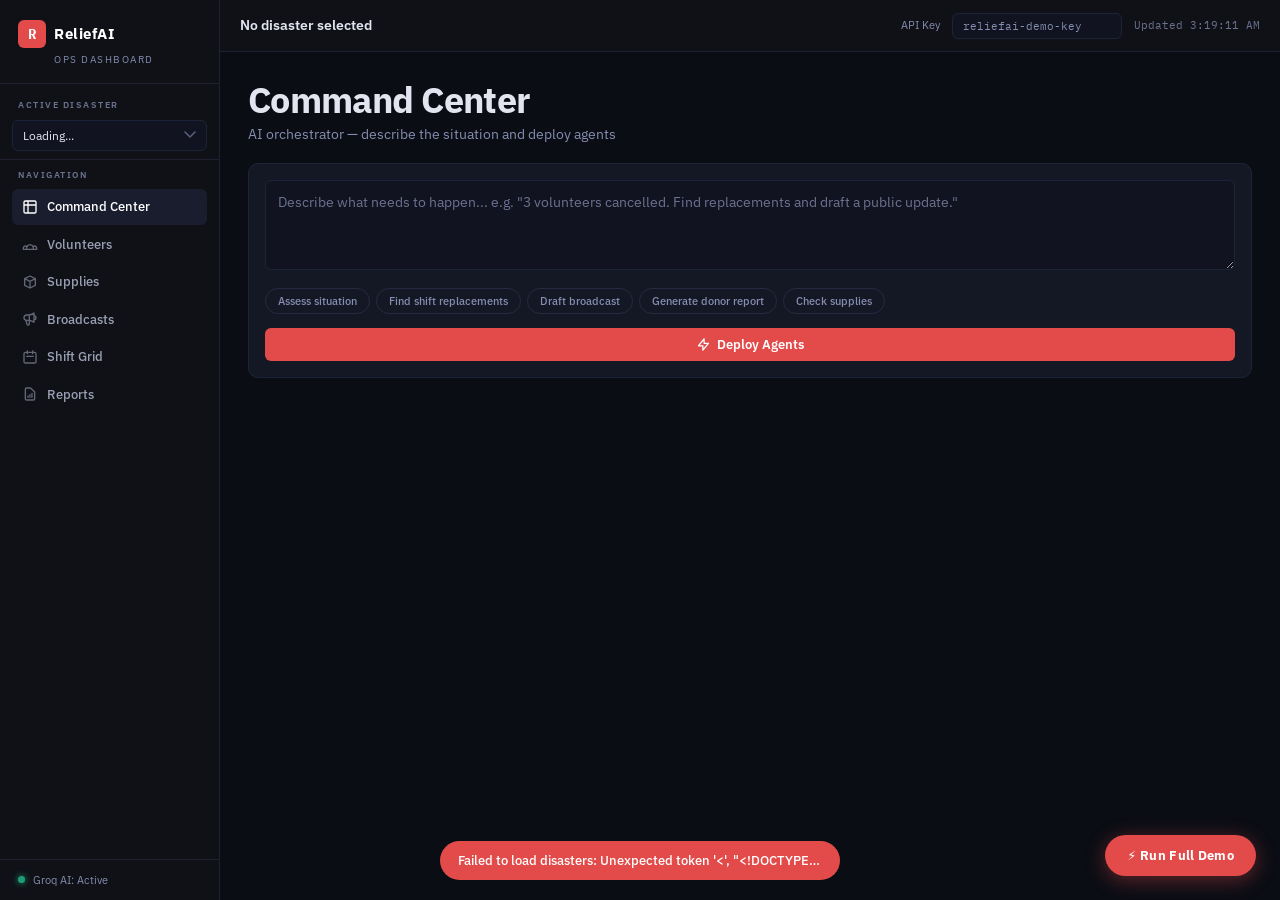
==== commit 8aaf9e61: "Split the frontend into files; make it responsive; fix contrast and card hierarchy static/index.html" ====
--- a/static/index.html
+++ b/static/index.html
@@ -7,1134 +7,12 @@
 <link rel="preconnect" href="https://fonts.googleapis.com"/>
 <link rel="preconnect" href="https://fonts.gstatic.com" crossorigin/>
 <link href="https://fonts.googleapis.com/css2?family=IBM+Plex+Mono:wght@400;600&family=IBM+Plex+Sans:ital,wght@0,400;0,500;0,600;0,700;1,400&display=swap" rel="stylesheet"/>
-<style>
-*, *::before, *::after { box-sizing: border-box; margin: 0; padding: 0; }
-
-:root {
-  --sidebar: #0f1117;
-  --sidebar-border: #1e2130;
-  --sidebar-text: #9aa0b4;
-  --sidebar-active: #1a1d2e;
-  --accent: #E24B4A;
-  --accent-dim: #3d1515;
-  --safe: #1D9E75;
-  --safe-dim: #0d2e22;
-  --warn: #D4850A;
-  --warn-dim: #2e1e05;
-  --info: #3b82f6;
-  --info-dim: #0d1e3d;
-  --purple: #8b5cf6;
-  --purple-dim: #1e0d3d;
-  --bg: #0b0d14;
-  --bg2: #111420;
-  --card: #141825;
-  --card2: #1a1f32;
-  --border: #1e2438;
-  --border2: #252a40;
-  --text: #e2e5f0;
-  --text-muted: #5a6080;
-  --text-dim: #3a4060;
-  --font: 'IBM Plex Sans', system-ui, sans-serif;
-  --mono: 'IBM Plex Mono', monospace;
-  --radius: 6px;
-  --radius-lg: 10px;
-  --shadow: 0 2px 12px rgba(0,0,0,0.4);
-  --shadow-lg: 0 8px 32px rgba(0,0,0,0.6);
-}
-
-html, body { height: 100%; overflow: hidden; }
-
-body {
-  font-family: var(--font);
-  background: var(--bg);
-  color: var(--text);
-  display: flex;
-  font-size: 14px;
-  line-height: 1.5;
-}
-
-/* ─── SCROLLBAR ─── */
-::-webkit-scrollbar { width: 6px; height: 6px; }
-::-webkit-scrollbar-track { background: transparent; }
-::-webkit-scrollbar-thumb { background: var(--border2); border-radius: 3px; }
-::-webkit-scrollbar-thumb:hover { background: var(--text-dim); }
-
-/* ─── SIDEBAR ─── */
-#sidebar {
-  width: 220px;
-  min-width: 220px;
-  height: 100vh;
-  background: var(--sidebar);
-  border-right: 1px solid var(--sidebar-border);
-  display: flex;
-  flex-direction: column;
-  overflow: hidden;
-  position: relative;
-  z-index: 10;
-}
-
-.sidebar-logo {
-  padding: 20px 18px 16px;
-  border-bottom: 1px solid var(--sidebar-border);
-}
-
-.logo-mark {
-  display: flex;
-  align-items: center;
-  gap: 8px;
-  margin-bottom: 4px;
-}
-
-.logo-icon {
-  width: 28px; height: 28px;
-  background: var(--accent);
-  border-radius: 6px;
-  display: flex; align-items: center; justify-content: center;
-  font-size: 14px;
-  font-weight: 700;
-  color: white;
-  font-family: var(--mono);
-  flex-shrink: 0;
-}
-
-.logo-text {
-  font-size: 15px;
-  font-weight: 700;
-  color: #fff;
-  letter-spacing: 0.5px;
-}
-
-.logo-sub {
-  font-size: 10px;
-  color: var(--text-muted);
-  letter-spacing: 1.5px;
-  text-transform: uppercase;
-  padding-left: 36px;
-}
-
-.sidebar-section {
-  padding: 14px 12px 8px;
-  border-bottom: 1px solid var(--sidebar-border);
-}
-
-.sidebar-label {
-  font-size: 9px;
-  letter-spacing: 1.5px;
-  text-transform: uppercase;
-  color: var(--text-dim);
-  font-weight: 600;
-  margin-bottom: 8px;
-  padding: 0 6px;
-}
-
-#disaster-select {
-  width: 100%;
-  background: var(--bg2);
-  border: 1px solid var(--border);
-  border-radius: var(--radius);
-  color: var(--text);
-  font-family: var(--font);
-  font-size: 12px;
-  padding: 7px 10px;
-  cursor: pointer;
-  outline: none;
-  appearance: none;
-  background-image: url("data:image/svg+xml,%3Csvg xmlns='http://www.w3.org/2000/svg' width='12' height='8' fill='none'%3E%3Cpath d='M1 1l5 5 5-5' stroke='%235a6080' stroke-width='1.5' stroke-linecap='round'/%3E%3C/svg%3E");
-  background-repeat: no-repeat;
-  background-position: right 10px center;
-  padding-right: 28px;
-}
-
-#disaster-select:focus { border-color: var(--accent); }
-#disaster-select option { background: var(--bg2); }
-
-.nav-section { padding: 8px 12px; flex: 1; }
-
-.nav-item {
-  display: flex;
-  align-items: center;
-  gap: 9px;
-  padding: 8px 10px;
-  border-radius: var(--radius);
-  cursor: pointer;
-  color: var(--sidebar-text);
-  font-size: 13px;
-  font-weight: 500;
-  transition: all 0.15s;
-  margin-bottom: 2px;
-  user-select: none;
-}
-
-.nav-item:hover { background: var(--sidebar-active); color: var(--text); }
-.nav-item.active { background: var(--sidebar-active); color: white; }
-.nav-item.active .nav-dot { background: var(--accent); }
-
-.nav-icon {
-  width: 16px; height: 16px;
-  opacity: 0.6;
-  flex-shrink: 0;
-}
-
-.nav-item.active .nav-icon { opacity: 1; }
-
-.sidebar-footer {
-  padding: 12px 18px;
-  border-top: 1px solid var(--sidebar-border);
-}
-
-.ai-status {
-  display: flex;
-  align-items: center;
-  gap: 8px;
-  font-size: 11px;
-  color: var(--text-muted);
-}
-
-.status-dot {
-  width: 7px; height: 7px;
-  border-radius: 50%;
-  background: var(--safe);
-  box-shadow: 0 0 6px var(--safe);
-  animation: pulse-dot 2s infinite;
-}
-
-@keyframes pulse-dot {
-  0%,100% { opacity: 1; }
-  50% { opacity: 0.4; }
-}
-
-/* ─── MAIN ─── */
-#main {
-  flex: 1;
-  height: 100vh;
-  display: flex;
-  flex-direction: column;
-  overflow: hidden;
-}
-
-#topbar {
-  background: var(--sidebar);
-  border-bottom: 1px solid var(--sidebar-border);
-  padding: 0 20px;
-  height: 52px;
-  display: flex;
-  align-items: center;
-  gap: 16px;
-  flex-shrink: 0;
-}
-
-#disaster-name {
-  font-size: 14px;
-  font-weight: 600;
-  color: var(--text);
-  flex: 1;
-  white-space: nowrap;
-  overflow: hidden;
-  text-overflow: ellipsis;
-}
-
-.topbar-meta {
-  display: flex;
-  align-items: center;
-  gap: 12px;
-  flex-shrink: 0;
-}
-
-.topbar-label {
-  font-size: 11px;
-  color: var(--text-muted);
-}
-
-#api-key-input {
-  background: var(--bg2);
-  border: 1px solid var(--border);
-  border-radius: var(--radius);
-  color: var(--text-muted);
-  font-family: var(--mono);
-  font-size: 11px;
-  padding: 5px 10px;
-  width: 170px;
-  outline: none;
-}
-
-#api-key-input:focus { border-color: var(--border2); color: var(--text); }
-
-#last-updated {
-  font-size: 11px;
-  color: var(--text-dim);
-  font-family: var(--mono);
-  white-space: nowrap;
-}
-
-#content {
-  flex: 1;
-  overflow-y: auto;
-  padding: 20px;
-  position: relative;
-}
-
-/* ─── SECTIONS ─── */
-.section { display: none; }
-.section.active { display: block; }
-
-.section-header {
-  display: flex;
-  align-items: center;
-  justify-content: space-between;
-  margin-bottom: 18px;
-}
-
-.section-title {
-  font-size: 18px;
-  font-weight: 700;
-  color: var(--text);
-}
-
-.section-subtitle {
-  font-size: 12px;
-  color: var(--text-muted);
-  margin-top: 2px;
-}
-
-/* ─── CARDS ─── */
-.card {
-  background: var(--card);
-  border: 1px solid var(--border);
-  border-radius: var(--radius-lg);
-  padding: 16px;
-  margin-bottom: 14px;
-}
-
-.card-title {
-  font-size: 12px;
-  font-weight: 600;
-  color: var(--text-muted);
-  text-transform: uppercase;
-  letter-spacing: 1px;
-  margin-bottom: 10px;
-}
-
-/* ─── BUTTONS ─── */
-.btn {
-  display: inline-flex;
-  align-items: center;
-  justify-content: center;
-  gap: 6px;
-  padding: 8px 16px;
-  border-radius: var(--radius);
-  font-family: var(--font);
-  font-size: 13px;
-  font-weight: 600;
-  cursor: pointer;
-  border: none;
-  transition: all 0.15s;
-  outline: none;
-  white-space: nowrap;
-  user-select: none;
-}
-
-.btn:disabled { opacity: 0.4; cursor: not-allowed; }
-.btn-primary { background: var(--accent); color: white; }
-.btn-primary:hover:not(:disabled) { background: #c73c3b; }
-.btn-secondary { background: var(--card2); border: 1px solid var(--border2); color: var(--text); }
-.btn-secondary:hover:not(:disabled) { background: var(--border); }
-.btn-ghost { background: transparent; border: 1px solid var(--border2); color: var(--text-muted); font-size: 12px; padding: 6px 12px; }
-.btn-ghost:hover:not(:disabled) { border-color: var(--text-muted); color: var(--text); }
-.btn-full { width: 100%; }
-.btn-safe { background: var(--safe); color: white; }
-.btn-safe:hover:not(:disabled) { background: #178a63; }
-.btn-info { background: var(--info); color: white; }
-.btn-info:hover:not(:disabled) { background: #2563eb; }
-.btn-sm { padding: 5px 10px; font-size: 11px; }
-
-/* ─── BADGES ─── */
-.badge {
-  display: inline-flex;
-  align-items: center;
-  padding: 2px 8px;
-  border-radius: 20px;
-  font-size: 11px;
-  font-weight: 600;
-  white-space: nowrap;
-}
-
-.badge-accent { background: var(--accent-dim); color: var(--accent); border: 1px solid rgba(226,75,74,0.25); }
-.badge-safe { background: var(--safe-dim); color: var(--safe); border: 1px solid rgba(29,158,117,0.25); }
-.badge-warn { background: var(--warn-dim); color: var(--warn); border: 1px solid rgba(212,133,10,0.25); }
-.badge-info { background: var(--info-dim); color: var(--info); border: 1px solid rgba(59,130,246,0.25); }
-.badge-purple { background: var(--purple-dim); color: var(--purple); border: 1px solid rgba(139,92,246,0.25); }
-.badge-gray { background: var(--bg2); color: var(--text-muted); border: 1px solid var(--border); }
-
-/* ─── INPUTS ─── */
-textarea, input[type=text], input[type=date], select.form-select {
-  background: var(--bg2);
-  border: 1px solid var(--border);
-  border-radius: var(--radius);
-  color: var(--text);
-  font-family: var(--font);
-  font-size: 13px;
-  padding: 10px 12px;
-  outline: none;
-  width: 100%;
-  transition: border-color 0.15s;
-}
-
-textarea:focus, input[type=text]:focus, input[type=date]:focus, select.form-select:focus {
-  border-color: var(--border2);
-  background: #131720;
-}
-
-textarea { resize: vertical; line-height: 1.6; }
-textarea::placeholder, input::placeholder { color: var(--text-dim); }
-
-/* ─── SECTION 1: COMMAND CENTER ─── */
-#cmd-textarea {
-  min-height: 90px;
-  font-size: 14px;
-  line-height: 1.7;
-  margin-bottom: 12px;
-}
-
-.quick-cmds {
-  display: flex;
-  flex-wrap: wrap;
-  gap: 6px;
-  margin-bottom: 14px;
-}
-
-.quick-btn {
-  padding: 5px 12px;
-  background: transparent;
-  border: 1px solid var(--border2);
-  border-radius: 20px;
-  color: var(--text-muted);
-  font-size: 11px;
-  font-family: var(--font);
-  font-weight: 500;
-  cursor: pointer;
-  transition: all 0.15s;
-}
-
-.quick-btn:hover { border-color: var(--accent); color: var(--accent); background: var(--accent-dim); }
-
-#agent-loading {
-  display: none;
-  background: var(--card);
-  border: 1px solid var(--border);
-  border-radius: var(--radius-lg);
-  padding: 24px;
-  text-align: center;
-  margin-top: 14px;
-}
-
-.agent-loading-spinner {
-  width: 36px; height: 36px;
-  border: 3px solid var(--border2);
-  border-top-color: var(--accent);
-  border-radius: 50%;
-  animation: spin 0.8s linear infinite;
-  margin: 0 auto 14px;
-}
-
-@keyframes spin { to { transform: rotate(360deg); } }
-
-.agent-pulse-text {
-  font-size: 13px;
-  color: var(--text-muted);
-  font-family: var(--mono);
-}
-
-.agent-pulse-name {
-  color: var(--accent);
-  font-weight: 600;
-  animation: blink 1s infinite;
-}
-
-@keyframes blink { 0%,100% { opacity: 1; } 50% { opacity: 0.3; } }
-
-#cmd-results { margin-top: 16px; }
-
-.result-summary-card {
-  background: var(--card);
-  border: 1px solid var(--border);
-  border-left: 3px solid var(--info);
-  border-radius: var(--radius-lg);
-  padding: 16px;
-  margin-bottom: 12px;
-}
-
-.result-summary-text {
-  font-size: 14px;
-  line-height: 1.7;
-  color: var(--text);
-}
-
-.agents-called-row {
-  display: flex;
-  flex-wrap: wrap;
-  gap: 6px;
-  margin-bottom: 12px;
-  align-items: center;
-}
-
-.agents-called-label {
-  font-size: 11px;
-  color: var(--text-muted);
-  font-weight: 600;
-  text-transform: uppercase;
-  letter-spacing: 1px;
-}
-
-.alert-card {
-  background: var(--accent-dim);
-  border: 1px solid rgba(226,75,74,0.3);
-  border-radius: var(--radius);
-  padding: 10px 14px;
-  margin-bottom: 8px;
-  font-size: 13px;
-  color: var(--accent);
-  display: flex;
-  align-items: flex-start;
-  gap: 8px;
-}
-
-.alert-icon { flex-shrink: 0; margin-top: 1px; }
-
-.agent-result-card {
-  background: var(--card);
-  border: 1px solid var(--border);
-  border-radius: var(--radius-lg);
-  margin-bottom: 10px;
-  overflow: hidden;
-}
-
-.agent-result-header {
-  display: flex;
-  align-items: center;
-  justify-content: space-between;
-  padding: 12px 16px;
-  cursor: pointer;
-  user-select: none;
-  transition: background 0.1s;
-}
-
-.agent-result-header:hover { background: var(--card2); }
-
-.agent-result-name {
-  font-weight: 600;
-  font-size: 13px;
-  display: flex;
-  align-items: center;
-  gap: 8px;
-}
-
-.agent-result-body {
-  display: none;
-  padding: 12px 16px;
-  border-top: 1px solid var(--border);
-  font-size: 12px;
-  font-family: var(--mono);
-  color: var(--text-muted);
-  max-height: 300px;
-  overflow-y: auto;
-  white-space: pre-wrap;
-  word-break: break-all;
-  background: var(--bg2);
-  line-height: 1.6;
-}
-
-.agent-result-body.open { display: block; }
-
-.chevron {
-  color: var(--text-dim);
-  transition: transform 0.2s;
-  font-size: 12px;
-}
-
-.chevron.open { transform: rotate(180deg); }
-
-.next-actions-card {
-  background: var(--card);
-  border: 1px solid var(--border);
-  border-left: 3px solid var(--safe);
-  border-radius: var(--radius-lg);
-  padding: 16px;
-  margin-top: 12px;
-}
-
-.next-actions-title {
-  font-size: 11px;
-  font-weight: 600;
-  color: var(--safe);
-  text-transform: uppercase;
-  letter-spacing: 1px;
-  margin-bottom: 10px;
-}
-
-.next-action-item {
-  display: flex;
-  align-items: flex-start;
-  gap: 8px;
-  padding: 5px 0;
-  color: var(--text);
-  font-size: 13px;
-  border-bottom: 1px solid var(--border);
-}
-
-.next-action-item:last-child { border-bottom: none; }
-.next-action-bullet { color: var(--safe); margin-top: 2px; }
-
-/* ─── SECTION 2: VOLUNTEERS ─── */
-.table-wrap { overflow-x: auto; }
-
-table {
-  width: 100%;
-  border-collapse: collapse;
-  font-size: 13px;
-}
-
-thead th {
-  text-align: left;
-  padding: 10px 14px;
-  color: var(--text-muted);
-  font-size: 11px;
-  font-weight: 600;
-  text-transform: uppercase;
-  letter-spacing: 0.8px;
-  border-bottom: 1px solid var(--border);
-  white-space: nowrap;
-}
-
-tbody tr {
-  border-bottom: 1px solid var(--border);
-  transition: background 0.1s;
-}
-
-tbody tr:hover { background: var(--card2); }
-tbody tr:last-child { border-bottom: none; }
-
-tbody td {
-  padding: 10px 14px;
-  vertical-align: middle;
-  color: var(--text);
-}
-
-.skill-tag {
-  display: inline-flex;
-  padding: 2px 7px;
-  background: var(--safe-dim);
-  color: var(--safe);
-  border-radius: 4px;
-  font-size: 10px;
-  font-weight: 600;
-  margin: 1px;
-  white-space: nowrap;
-}
-
-.lang-tag {
-  display: inline-flex;
-  padding: 2px 7px;
-  background: var(--bg2);
-  color: var(--text-muted);
-  border-radius: 4px;
-  font-size: 10px;
-  margin: 1px;
-  white-space: nowrap;
-  border: 1px solid var(--border);
-}
-
-.status-indicator {
-  display: inline-flex;
-  align-items: center;
-  gap: 5px;
-  font-size: 12px;
-  font-weight: 500;
-}
-
-.dot {
-  width: 8px; height: 8px;
-  border-radius: 50%;
-  flex-shrink: 0;
-}
-
-.dot-green { background: var(--safe); box-shadow: 0 0 5px var(--safe); }
-.dot-amber { background: var(--warn); }
-.dot-red { background: var(--accent); }
-.dot-gray { background: var(--text-dim); }
-
-/* ─── SECTION 3: SUPPLIES ─── */
-.supply-grid {
-  display: grid;
-  grid-template-columns: repeat(auto-fill, minmax(240px, 1fr));
-  gap: 14px;
-  margin-bottom: 20px;
-}
-
-.supply-card {
-  background: var(--card);
-  border: 1px solid var(--border);
-  border-radius: var(--radius-lg);
-  overflow: hidden;
-  position: relative;
-}
-
-.supply-critical-banner {
-  background: var(--accent);
-  color: white;
-  font-size: 10px;
-  font-weight: 700;
-  letter-spacing: 2px;
-  text-transform: uppercase;
-  padding: 4px 12px;
-  display: flex;
-  align-items: center;
-  gap: 5px;
-}
-
-.supply-body { padding: 14px; }
-.supply-name { font-size: 16px; font-weight: 700; margin-bottom: 8px; color: var(--text); }
-
-.supply-bar-wrap {
-  height: 6px;
-  background: var(--bg2);
-  border-radius: 3px;
-  overflow: hidden;
-  margin: 10px 0 6px;
-}
-
-.supply-bar { height: 100%; border-radius: 3px; transition: width 0.4s ease; }
-.bar-crit { background: var(--accent); }
-.bar-warn { background: var(--warn); }
-.bar-ok { background: var(--safe); }
-
-.supply-qty { font-size: 12px; color: var(--text-muted); margin-bottom: 8px; font-family: var(--mono); }
-
-.cat-food { background: rgba(29,158,117,0.15); color: var(--safe); border: 1px solid rgba(29,158,117,0.25); }
-.cat-water { background: rgba(59,130,246,0.15); color: var(--info); border: 1px solid rgba(59,130,246,0.25); }
-.cat-medical { background: rgba(226,75,74,0.15); color: var(--accent); border: 1px solid rgba(226,75,74,0.25); }
-.cat-shelter { background: rgba(212,133,10,0.15); color: var(--warn); border: 1px solid rgba(212,133,10,0.25); }
-.cat-equipment { background: var(--bg2); color: var(--text-muted); border: 1px solid var(--border); }
-
-/* ─── SECTION 4: BROADCASTS ─── */
-.lang-checkboxes {
-  display: flex;
-  flex-wrap: wrap;
-  gap: 8px;
-  margin: 10px 0;
-}
-
-.lang-check-label {
-  display: flex;
-  align-items: center;
-  gap: 5px;
-  padding: 5px 10px;
-  background: var(--bg2);
-  border: 1px solid var(--border);
-  border-radius: var(--radius);
-  cursor: pointer;
-  font-size: 12px;
-  font-weight: 600;
-  color: var(--text-muted);
-  user-select: none;
-  transition: all 0.15s;
-}
-
-.lang-check-label:hover { border-color: var(--border2); color: var(--text); }
-.lang-check-label input { display: none; }
-.lang-check-label.checked { background: var(--info-dim); border-color: rgba(59,130,246,0.4); color: var(--info); }
-
-.broadcast-compose {
-  background: var(--card);
-  border: 1px solid var(--border);
-  border-radius: var(--radius-lg);
-  padding: 16px;
-  margin-bottom: 16px;
-}
-
-.compose-row {
-  display: flex;
-  gap: 10px;
-  align-items: flex-start;
-  margin-top: 12px;
-}
-
-#broadcast-channel {
-  background: var(--bg2);
-  border: 1px solid var(--border);
-  border-radius: var(--radius);
-  color: var(--text);
-  font-family: var(--font);
-  font-size: 13px;
-  padding: 10px 12px;
-  outline: none;
-  cursor: pointer;
-  appearance: none;
-  min-width: 150px;
-}
-
-.translation-grid {
-  display: grid;
-  grid-template-columns: repeat(auto-fill, minmax(200px, 1fr));
-  gap: 10px;
-  margin-bottom: 16px;
-}
-
-.translation-card {
-  background: var(--card);
-  border: 1px solid var(--border);
-  border-radius: var(--radius);
-  padding: 12px;
-}
-
-.translation-lang {
-  font-size: 13px;
-  font-weight: 700;
-  margin-bottom: 8px;
-  display: flex;
-  align-items: center;
-  gap: 6px;
-}
-
-.translation-text {
-  font-size: 12px;
-  color: var(--text-muted);
-  line-height: 1.6;
-}
-
-.broadcast-history-item {
-  background: var(--card);
-  border: 1px solid var(--border);
-  border-radius: var(--radius);
-  padding: 12px 14px;
-  margin-bottom: 8px;
-  cursor: pointer;
-  transition: background 0.1s;
-}
-
-.broadcast-history-item:hover { background: var(--card2); }
-
-.broadcast-history-header {
-  display: flex;
-  align-items: center;
-  justify-content: space-between;
-  margin-bottom: 4px;
-}
-
-.broadcast-time { font-size: 11px; color: var(--text-dim); font-family: var(--mono); }
-.broadcast-preview { font-size: 12px; color: var(--text-muted); margin: 4px 0; }
-
-.broadcast-translations {
-  display: none;
-  margin-top: 10px;
-  padding-top: 10px;
-  border-top: 1px solid var(--border);
-}
-
-.broadcast-translations.open { display: block; }
-.broadcast-trans-row { font-size: 12px; padding: 4px 0; color: var(--text-muted); }
-.broadcast-trans-lang { color: var(--text); font-weight: 600; }
-
-/* ─── SECTION 5: SHIFT GRID ─── */
-.shift-controls {
-  display: flex;
-  align-items: center;
-  gap: 12px;
-  margin-bottom: 14px;
-  flex-wrap: wrap;
-}
-
-input[type=date] {
-  padding: 7px 12px;
-  width: auto;
-  font-family: var(--mono);
-  font-size: 12px;
-}
-
-.shift-grid-wrap {
-  overflow-x: auto;
-  margin-bottom: 16px;
-}
-
-.shift-grid-table {
-  width: max-content;
-  min-width: 100%;
-  border-collapse: collapse;
-}
-
-.shift-grid-table th, .shift-grid-table td {
-  border: 1px solid var(--border);
-  padding: 0;
-  min-width: 32px;
-  height: 30px;
-}
-
-.shift-grid-table th {
-  background: var(--card2);
-  color: var(--text-dim);
-  font-size: 10px;
-  text-align: center;
-  border-color: var(--border);
-  padding: 4px 6px;
-  font-family: var(--mono);
-  font-weight: 600;
-}
-
-.shift-name-cell {
-  background: var(--card);
-  padding: 6px 12px;
-  color: var(--text-muted);
-  font-size: 12px;
-  white-space: nowrap;
-  min-width: 140px;
-  border-color: var(--border);
-}
-
-.shift-cell-empty { background: var(--bg2); }
-.shift-cell-active { background: rgba(29,158,117,0.25); border-color: rgba(29,158,117,0.3) !important; }
-.shift-cell-cancelled { background: rgba(226,75,74,0.15); }
-
-.coverage-row td {
-  text-align: center;
-  font-size: 10px;
-  font-family: var(--mono);
-  font-weight: 700;
-  height: 24px;
-}
-
-.coverage-ok { background: var(--safe-dim); color: var(--safe); }
-.coverage-gap { background: var(--accent-dim); color: var(--accent); }
-.coverage-label { background: var(--card2); color: var(--text-muted); font-size: 10px; font-family: var(--mono); }
-
-/* ─── SECTION 6: REPORTS ─── */
-.report-type-btns {
-  display: flex;
-  gap: 10px;
-  margin-bottom: 20px;
-  flex-wrap: wrap;
-}
-
-#report-result {
-  background: var(--card);
-  border: 1px solid var(--border);
-  border-radius: var(--radius-lg);
-  overflow: hidden;
-}
-
-.report-header {
-  padding: 16px 20px;
-  border-bottom: 1px solid var(--border);
-  display: flex;
-  align-items: center;
-  justify-content: space-between;
-}
-
-.report-body {
-  padding: 20px;
-  max-height: 600px;
-  overflow-y: auto;
-}
-
-.report-flags { margin-bottom: 16px; }
-.report-flag-item {
-  background: var(--accent-dim);
-  border: 1px solid rgba(226,75,74,0.25);
-  border-left: 3px solid var(--accent);
-  border-radius: var(--radius);
-  padding: 8px 12px;
-  margin-bottom: 6px;
-  font-size: 13px;
-  color: var(--accent);
-}
-
-.report-markdown h2 {
-  font-size: 16px;
-  font-weight: 700;
-  color: var(--text);
-  margin: 18px 0 8px;
-  padding-bottom: 6px;
-  border-bottom: 1px solid var(--border);
-}
-
-.report-markdown h3 {
-  font-size: 14px;
-  font-weight: 600;
-  color: var(--text);
-  margin: 14px 0 6px;
-}
-
-.report-markdown p {
-  font-size: 13px;
-  color: var(--text-muted);
-  margin-bottom: 10px;
-  line-height: 1.7;
-}
-
-.report-markdown ul { margin: 6px 0 10px 18px; }
-.report-markdown li { font-size: 13px; color: var(--text-muted); margin-bottom: 4px; line-height: 1.6; }
-.report-markdown strong { color: var(--text); font-weight: 600; }
-
-/* ─── TOAST ─── */
-#toast-container {
-  position: fixed;
-  bottom: 20px;
-  left: 50%;
-  transform: translateX(-50%);
-  z-index: 9999;
-  display: flex;
-  flex-direction: column;
-  align-items: center;
-  gap: 8px;
-  pointer-events: none;
-}
-
-.toast {
-  padding: 10px 18px;
-  border-radius: 20px;
-  font-size: 13px;
-  font-weight: 500;
-  pointer-events: auto;
-  animation: toast-in 0.25s ease;
-  white-space: nowrap;
-  max-width: 400px;
-  overflow: hidden;
-  text-overflow: ellipsis;
-}
-
-@keyframes toast-in {
-  from { opacity: 0; transform: translateY(10px); }
-  to { opacity: 1; transform: translateY(0); }
-}
-
-.toast-success { background: var(--safe); color: white; }
-.toast-error { background: var(--accent); color: white; }
-.toast-info { background: var(--info); color: white; }
-.toast-warn { background: var(--warn); color: white; }
-
-/* ─── FULL SCREEN OVERLAY ─── */
-#overlay {
-  position: fixed;
-  inset: 0;
-  background: rgba(7, 8, 14, 0.92);
-  display: none;
-  align-items: center;
-  justify-content: center;
-  z-index: 9998;
-  backdrop-filter: blur(8px);
-}
-
-#overlay.active { display: flex; }
-
-.overlay-inner {
-  text-align: center;
-  max-width: 400px;
-  padding: 32px;
-}
-
-.overlay-spinner {
-  width: 52px; height: 52px;
-  border: 3px solid var(--border2);
-  border-top-color: var(--accent);
-  border-radius: 50%;
-  animation: spin 0.8s linear infinite;
-  margin: 0 auto 20px;
-}
-
-.overlay-title {
-  font-size: 18px;
-  font-weight: 700;
-  color: var(--text);
-  margin-bottom: 8px;
-}
-
-.overlay-sub {
-  font-size: 13px;
-  color: var(--text-muted);
-  font-family: var(--mono);
-  line-height: 1.6;
-}
-
-/* ─── DEMO BUTTON ─── */
-#demo-btn {
-  position: fixed;
-  bottom: 24px;
-  right: 24px;
-  z-index: 999;
-  background: var(--accent);
-  color: white;
-  border: none;
-  padding: 12px 22px;
-  border-radius: 24px;
-  font-family: var(--font);
-  font-size: 13px;
-  font-weight: 700;
-  cursor: pointer;
-  box-shadow: 0 4px 20px rgba(226,75,74,0.4);
-  transition: all 0.2s;
-  display: flex;
-  align-items: center;
-  gap: 7px;
-  letter-spacing: 0.3px;
-}
-
-#demo-btn:hover { background: #c73c3b; transform: translateY(-1px); box-shadow: 0 6px 28px rgba(226,75,74,0.5); }
-#demo-btn:active { transform: translateY(0); }
-
-/* ─── EMPTY STATE ─── */
-.empty-state {
-  text-align: center;
-  padding: 48px 20px;
-  color: var(--text-dim);
-}
-
-.empty-icon { font-size: 36px; margin-bottom: 12px; opacity: 0.4; }
-.empty-text { font-size: 13px; }
-
-/* ─── DIVIDERS / MISC ─── */
-.divider { height: 1px; background: var(--border); margin: 16px 0; }
-.row { display: flex; align-items: center; gap: 10px; flex-wrap: wrap; }
-.spacer { flex: 1; }
-.mono { font-family: var(--mono); }
-.text-muted { color: var(--text-muted); }
-.text-crit { color: var(--accent); }
-.text-safe { color: var(--safe); }
-.mb-8 { margin-bottom: 8px; }
-.mb-14 { margin-bottom: 14px; }
-.mt-12 { margin-top: 12px; }
-
-.no-disaster {
-  display: flex;
-  align-items: center;
-  justify-content: center;
-  height: 300px;
-  color: var(--text-dim);
-  flex-direction: column;
-  gap: 10px;
-  font-size: 14px;
-}
-
-.spinner-inline {
-  width: 18px; height: 18px;
-  border: 2px solid var(--border2);
-  border-top-color: var(--accent);
-  border-radius: 50%;
-  animation: spin 0.7s linear infinite;
-  display: inline-block;
-  flex-shrink: 0;
-}
-
-.gap-result-card {
-  background: var(--card);
-  border: 1px solid var(--border);
-  border-left: 3px solid var(--warn);
-  border-radius: var(--radius-lg);
-  padding: 16px;
-  margin-top: 14px;
-}
-</style>
+<link rel="stylesheet" href="/static/css/app.css?v=2"/>
 </head>
 <body>
 
 <!-- ═══════════════════════════════════════════ SIDEBAR ═══ -->
+<div id="sidebar-backdrop" hidden></div>
 <nav id="sidebar">
   <div class="sidebar-logo">
     <div class="logo-mark">
@@ -1155,27 +33,27 @@
     <div class="sidebar-label">Navigation</div>
     <div class="nav-item active" data-section="command">
       <svg class="nav-icon" fill="none" stroke="currentColor" viewBox="0 0 24 24"><path stroke-linecap="round" stroke-linejoin="round" stroke-width="2" d="M9 3H5a2 2 0 00-2 2v4m6-6h10a2 2 0 012 2v4M9 3v18m0 0h10a2 2 0 002-2V9M9 21H5a2 2 0 01-2-2V9m0 0h18"/></svg>
-      Command Center
+      <span class="nav-label">Command Center</span>
     </div>
     <div class="nav-item" data-section="volunteers">
       <svg class="nav-icon" fill="none" stroke="currentColor" viewBox="0 0 24 24"><path stroke-linecap="round" stroke-linejoin="round" stroke-width="2" d="M17 20h5v-2a3 3 0 00-5.356-1.857M17 20H7m10 0v-2c0-.656-.126-1.283-.356-1.857M7 20H2v-2a3 3 0 015.356-1.857M7 20v-2c0-.656.126-1.283.356-1.857m0 0a5.002 5.002 0 019.288 0"/></svg>
-      Volunteers
+      <span class="nav-label">Volunteers</span>
     </div>
     <div class="nav-item" data-section="supplies">
       <svg class="nav-icon" fill="none" stroke="currentColor" viewBox="0 0 24 24"><path stroke-linecap="round" stroke-linejoin="round" stroke-width="2" d="M20 7l-8-4-8 4m16 0l-8 4m8-4v10l-8 4m0-10L4 7m8 4v10M4 7v10l8 4"/></svg>
-      Supplies
+      <span class="nav-label">Supplies</span>
     </div>
     <div class="nav-item" data-section="broadcasts">
       <svg class="nav-icon" fill="none" stroke="currentColor" viewBox="0 0 24 24"><path stroke-linecap="round" stroke-linejoin="round" stroke-width="2" d="M11 5.882V19.24a1.76 1.76 0 01-3.417.592l-2.147-6.15M18 13a3 3 0 100-6M5.436 13.683A4.001 4.001 0 017 6h1.832c4.1 0 7.625-1.234 9.168-3v14c-1.543-1.766-5.067-3-9.168-3H7a3.988 3.988 0 01-1.564-.317z"/></svg>
-      Broadcasts
+      <span class="nav-label">Broadcasts</span>
     </div>
     <div class="nav-item" data-section="shifts">
       <svg class="nav-icon" fill="none" stroke="currentColor" viewBox="0 0 24 24"><path stroke-linecap="round" stroke-linejoin="round" stroke-width="2" d="M8 7V3m8 4V3m-9 8h10M5 21h14a2 2 0 002-2V7a2 2 0 00-2-2H5a2 2 0 00-2 2v12a2 2 0 002 2z"/></svg>
-      Shift Grid
+      <span class="nav-label">Shift Grid</span>
     </div>
     <div class="nav-item" data-section="reports">
       <svg class="nav-icon" fill="none" stroke="currentColor" viewBox="0 0 24 24"><path stroke-linecap="round" stroke-linejoin="round" stroke-width="2" d="M9 17v-2m3 2v-4m3 4v-6m2 10H7a2 2 0 01-2-2V5a2 2 0 012-2h5.586a1 1 0 01.707.293l5.414 5.414a1 1 0 01.293.707V19a2 2 0 01-2 2z"/></svg>
-      Reports
+      <span class="nav-label">Reports</span>
     </div>
   </div>
 
@@ -1190,6 +68,9 @@
 <!-- ═══════════════════════════════════════════ MAIN ═══ -->
 <div id="main">
   <div id="topbar">
+    <button id="menu-btn" type="button" aria-label="Open navigation" aria-controls="sidebar" aria-expanded="false">
+      <svg viewBox="0 0 24 24" fill="none" stroke="currentColor" stroke-width="2" stroke-linecap="round"><path d="M3 6h18M3 12h18M3 18h18"/></svg>
+    </button>
     <div id="disaster-name">No disaster selected</div>
     <div class="topbar-meta">
       <span class="topbar-label">API Key</span>
@@ -1409,753 +290,6 @@
 <div id="toast-container"></div>
 
 <!-- ═══════════════════════════════════════ JAVASCRIPT ═══ -->
-<script>
-// ── State ──────────────────────────────────────────────────────────
-let currentDisasterId = null;
-let currentSection = 'command';
-let autoRefreshTimer = null;
-
-const API_BASE = window.location.origin;
-
-const AGENT_COLORS = {
-  volunteer_agent: 'safe',
-  supply_agent:    'warn',
-  comms_agent:     'purple',
-  shift_agent:     'info',
-  report_agent:    'gray',
-  orchestrator:    'accent',
-};
-
-const AGENT_PULSE_NAMES = [
-  'volunteer_agent', 'supply_agent', 'comms_agent',
-  'shift_agent', 'report_agent'
-];
-
-// ── Core API ────────────────────────────────────────────────────────
-function getApiKey() {
-  return document.getElementById('api-key-input').value.trim() || 'reliefai-demo-key';
-}
-
-async function apiCall(method, path, body = null) {
-  const opts = {
-    method,
-    headers: {
-      'Content-Type': 'application/json',
-      'X-API-Key': getApiKey(),
-    },
-  };
-  if (body) opts.body = JSON.stringify(body);
-  const res = await fetch(API_BASE + path, opts);
-  const data = await res.json();
-  if (!res.ok || data.success === false) {
-    throw new Error(data.error || data.detail || `HTTP ${res.status}`);
-  }
-  return data;
-}
-
-// ── UI Helpers ──────────────────────────────────────────────────────
-function showSection(name) {
-  currentSection = name;
-  document.querySelectorAll('.section').forEach(s => s.classList.remove('active'));
-  document.querySelectorAll('.nav-item').forEach(n => n.classList.remove('active'));
-  const sec = document.getElementById('section-' + name);
-  if (sec) sec.classList.add('active');
-  document.querySelectorAll(`.nav-item[data-section="${name}"]`).forEach(n => n.classList.add('active'));
-  loadSection(name);
-}
-
-function loadSection(name) {
-  if (!currentDisasterId) return;
-  switch(name) {
-    case 'volunteers': loadVolunteers(); break;
-    case 'supplies':   loadSupplies();   break;
-    case 'broadcasts': loadBroadcasts(); break;
-    case 'shifts':     loadShifts();     break;
-  }
-}
-
-function refreshCurrentSection() {
-  updateTimestamp();
-  loadSection(currentSection);
-}
-
-function updateTimestamp() {
-  document.getElementById('last-updated').textContent =
-    'Updated ' + new Date().toLocaleTimeString();
-}
-
-function showToast(message, type = 'info') {
-  const c = document.getElementById('toast-container');
-  const t = document.createElement('div');
-  t.className = `toast toast-${type}`;
-  t.textContent = message;
-  c.appendChild(t);
-  setTimeout(() => {
-    t.style.animation = 'none';
-    t.style.opacity = '0';
-    t.style.transition = 'opacity 0.3s';
-    setTimeout(() => t.remove(), 300);
-  }, 3200);
-}
-
-function showLoading(title, sub = '') {
-  document.getElementById('overlay-title').textContent = title;
-  document.getElementById('overlay-sub').textContent = sub;
-  document.getElementById('overlay').classList.add('active');
-}
-
-function hideLoading() {
-  document.getElementById('overlay').classList.remove('active');
-}
-
-function setHtml(id, html) {
-  const el = document.getElementById(id);
-  if (el) el.innerHTML = html;
-}
-
-function renderMarkdown(text) {
-  if (!text) return '';
-  return text
-    .replace(/&/g, '&amp;').replace(/</g, '&lt;').replace(/>/g, '&gt;')
-    .replace(/^## (.+)$/gm, '<h2>$1</h2>')
-    .replace(/^### (.+)$/gm, '<h3>$1</h3>')
-    .replace(/\*\*(.+?)\*\*/g, '<strong>$1</strong>')
-    .replace(/^- (.+)$/gm, '<li>$1</li>')
-    .replace(/(<li>.*<\/li>)/s, '<ul>$1</ul>')
-    .replace(/\n{2,}/g, '</p><p>')
-    .replace(/^(?!<[hul])(.+)$/gm, (m, p) => p.trim() ? `<p>${p}</p>` : '')
-    .replace(/<\/li>\n<li>/g, '</li><li>')
-    .replace(/(<li>[\s\S]+<\/li>)/g, '<ul>$1</ul>');
-}
-
-// ── Disasters ──────────────────────────────────────────────────────
-async function loadDisasters() {
-  try {
-    const data = await apiCall('GET', '/disasters');
-    const disasters = data.data || [];
-    const sel = document.getElementById('disaster-select');
-    sel.innerHTML = disasters.length
-      ? disasters.map(d =>
-          `<option value="${d.id}">[S${d.severity}] ${d.name}</option>`
-        ).join('')
-      : '<option value="">No disasters found</option>';
-
-    if (disasters.length > 0) {
-      currentDisasterId = disasters[0].id;
-      sel.value = currentDisasterId;
-      document.getElementById('disaster-name').textContent = disasters[0].name;
-    }
-  } catch (e) {
-    showToast('Failed to load disasters: ' + e.message, 'error');
-  }
-}
-
-document.getElementById('disaster-select').addEventListener('change', function() {
-  currentDisasterId = this.value ? parseInt(this.value) : null;
-  const opt = this.options[this.selectedIndex];
-  const rawName = opt.text;
-  const cleanName = rawName.replace(/^\[S\d+\]\s*/, '');
-  document.getElementById('disaster-name').textContent = cleanName;
-  loadSection(currentSection);
-});
-
-// ── COMMAND CENTER ─────────────────────────────────────────────────
-document.querySelectorAll('.quick-btn').forEach(btn => {
-  btn.addEventListener('click', () => {
-    document.getElementById('cmd-textarea').value = btn.dataset.cmd;
-  });
-});
-
-let agentPulseInterval = null;
-
-function startAgentPulse() {
-  let i = 0;
-  const el = document.getElementById('agent-pulse-name');
-  agentPulseInterval = setInterval(() => {
-    if (el) el.textContent = AGENT_PULSE_NAMES[i % AGENT_PULSE_NAMES.length] + '...';
-    i++;
-  }, 800);
-}
-
-function stopAgentPulse() {
-  if (agentPulseInterval) clearInterval(agentPulseInterval);
-  agentPulseInterval = null;
-}
-
-async function deployAgents() {
-  const cmd = document.getElementById('cmd-textarea').value.trim();
-  if (!cmd) { showToast('Enter a command first', 'warn'); return; }
-  if (!currentDisasterId) { showToast('Select a disaster first', 'warn'); return; }
-
-  const btn = document.getElementById('deploy-btn');
-  btn.disabled = true;
-  document.getElementById('agent-loading').style.display = 'block';
-  document.getElementById('cmd-results').innerHTML = '';
-  startAgentPulse();
-
-  try {
-    const data = await apiCall('POST', `/disasters/${currentDisasterId}/command`, { command: cmd });
-    renderOrchestratorResult(data.data);
-    showToast('Agents completed successfully', 'success');
-  } catch (e) {
-    showToast('Error: ' + e.message, 'error');
-    document.getElementById('cmd-results').innerHTML =
-      `<div class="alert-card"><span class="alert-icon">⚠</span>${escHtml(e.message)}</div>`;
-  } finally {
-    btn.disabled = false;
-    document.getElementById('agent-loading').style.display = 'none';
-    stopAgentPulse();
-    updateTimestamp();
-  }
-}
-
-function renderOrchestratorResult(result) {
-  if (!result) return;
-  const container = document.getElementById('cmd-results');
-  let html = '';
-
-  // Summary
-  if (result.orchestrator_summary) {
-    html += `<div class="result-summary-card">
-      <div class="card-title">Orchestrator Summary</div>
-      <div class="result-summary-text">${escHtml(result.orchestrator_summary)}</div>
-    </div>`;
-  }
-
-  // Agents called
-  const agents = result.agents_called || [];
-  if (agents.length) {
-    html += `<div class="agents-called-row mb-8">
-      <span class="agents-called-label">Agents deployed:</span>
-      ${agents.map(a => `<span class="badge badge-${AGENT_COLORS[a] || 'gray'}">${a}</span>`).join('')}
-      <span class="mono text-muted" style="font-size:11px;">${result.execution_time_ms || 0}ms</span>
-    </div>`;
-  }
-
-  // Alerts
-  const alerts = result.alerts || [];
-  if (alerts.length) {
-    html += alerts.map(a =>
-      `<div class="alert-card"><span class="alert-icon">⚠</span>${escHtml(a)}</div>`
-    ).join('');
-  }
-
-  // Per-agent results
-  const results = result.results || {};
-  Object.entries(results).forEach(([agentName, agentResult]) => {
-    const color = AGENT_COLORS[agentName] || 'gray';
-    const hasError = agentResult && agentResult.error;
-    html += `<div class="agent-result-card">
-      <div class="agent-result-header" onclick="toggleAgentResult(this)">
-        <div class="agent-result-name">
-          <span class="badge badge-${color}">${agentName}</span>
-          ${hasError ? '<span class="text-crit" style="font-size:11px;">⚠ error</span>' : ''}
-        </div>
-        <span class="chevron">▼</span>
-      </div>
-      <div class="agent-result-body">
-${escHtml(JSON.stringify(agentResult, null, 2))}
-      </div>
-    </div>`;
-  });
-
-  // Next actions
-  const actions = result.next_recommended_actions || [];
-  if (actions.length) {
-    html += `<div class="next-actions-card">
-      <div class="next-actions-title">▶ Recommended Next Actions</div>
-      ${actions.map(a => `<div class="next-action-item"><span class="next-action-bullet">→</span>${escHtml(a)}</div>`).join('')}
-    </div>`;
-  }
-
-  container.innerHTML = html;
-}
-
-function toggleAgentResult(header) {
-  const body = header.nextElementSibling;
-  const chevron = header.querySelector('.chevron');
-  body.classList.toggle('open');
-  chevron.classList.toggle('open');
-}
-
-// ── VOLUNTEERS ─────────────────────────────────────────────────────
-async function loadVolunteers() {
-  if (!currentDisasterId) return;
-  setHtml('volunteers-tbody', '<tr><td colspan="5" style="text-align:center;padding:20px;"><div class="spinner-inline"></div></td></tr>');
-  try {
-    const data = await apiCall('GET', `/disasters/${currentDisasterId}/volunteers`);
-    const vols = data.data || [];
-    if (!vols.length) {
-      setHtml('volunteers-tbody',
-        '<tr><td colspan="5"><div class="empty-state"><div class="empty-icon">👥</div><div class="empty-text">No volunteers assigned</div></div></td></tr>');
-      return;
-    }
-    const rows = vols.map(v => {
-      const skills = (v.skills || []).map(s => `<span class="skill-tag">${escHtml(s)}</span>`).join('');
-      const langs  = (v.languages || []).map(l => `<span class="lang-tag">${escHtml(l)}</span>`).join('');
-      const hours  = v.hours_today || 0;
-      const shiftText = hours > 0 ? `${hours}h today` : 'Not scheduled';
-      const statusColor = v.is_active ? (hours > 0 ? 'green' : 'amber') : 'gray';
-      const statusText = v.is_active ? (hours > 0 ? 'On duty' : 'Available') : 'Inactive';
-      return `<tr>
-        <td><strong>${escHtml(v.name)}</strong><br><span class="text-muted mono" style="font-size:10px;">${escHtml(v.phone)}</span></td>
-        <td>${skills || '<span class="text-muted">—</span>'}</td>
-        <td>${langs || '<span class="text-muted">—</span>'}</td>
-        <td><span class="mono" style="font-size:12px;">${shiftText}</span></td>
-        <td><span class="status-indicator"><span class="dot dot-${statusColor}"></span>${statusText}</span></td>
-      </tr>`;
-    }).join('');
-    setHtml('volunteers-tbody', rows);
-  } catch (e) {
-    showToast('Failed to load volunteers: ' + e.message, 'error');
-  }
-}
-
-async function triggerGapDetection() {
-  if (!currentDisasterId) { showToast('Select a disaster first', 'warn'); return; }
-  setHtml('gap-result-vol', '<div class="gap-result-card"><div class="spinner-inline"></div> Detecting gaps...</div>');
-  try {
-    const data = await apiCall('POST', `/disasters/${currentDisasterId}/shifts/gaps`);
-    const r = data.data || {};
-    const gaps = r.gaps_found || [];
-    const filled = r.gaps_filled || [];
-    const escalations = r.escalations_needed || [];
-    setHtml('gap-result-vol', `<div class="gap-result-card">
-      <div class="card-title">Gap Detection Result</div>
-      <div class="row mb-8">
-        <span class="badge badge-${gaps.length > 0 ? 'accent' : 'safe'}">${gaps.length} gaps found</span>
-        <span class="badge badge-safe">${filled.length} filled</span>
-        <span class="badge badge-${escalations.length > 0 ? 'accent' : 'gray'}">${escalations.length} escalations</span>
-        <span class="badge badge-gray">${r.coverage_status || 'analyzed'}</span>
-      </div>
-      ${escalations.length ? escalations.map(e =>
-        `<div class="alert-card"><span class="alert-icon">⚠</span>${escHtml(JSON.stringify(e))}</div>`
-      ).join('') : ''}
-    </div>`);
-    showToast(`Gap analysis complete: ${gaps.length} gaps found`, gaps.length > 0 ? 'warn' : 'success');
-  } catch (e) {
-    setHtml('gap-result-vol', `<div class="alert-card"><span class="alert-icon">⚠</span>${escHtml(e.message)}</div>`);
-    showToast('Gap detection failed: ' + e.message, 'error');
-  }
-}
-
-// ── SUPPLIES ───────────────────────────────────────────────────────
-async function loadSupplies() {
-  if (!currentDisasterId) return;
-  setHtml('supply-grid', '<div style="grid-column:1/-1;text-align:center;padding:40px;"><div class="spinner-inline"></div></div>');
-  try {
-    const data = await apiCall('GET', `/disasters/${currentDisasterId}/supplies`);
-    const supplies = data.data || [];
-    if (!supplies.length) {
-      setHtml('supply-grid', '<div class="empty-state" style="grid-column:1/-1"><div class="empty-icon">📦</div><div class="empty-text">No supplies tracked</div></div>');
-      return;
-    }
-    const cards = supplies.map(s => {
-      const pct = s.quantity_needed > 0 ? Math.min(100, (s.quantity_available / s.quantity_needed * 100)) : 0;
-      const barClass = pct < 30 ? 'bar-crit' : pct < 60 ? 'bar-warn' : 'bar-ok';
-      const catClass = 'cat-' + s.category;
-      const critBanner = s.is_critical ? `<div class="supply-critical-banner">⚠ CRITICAL SHORTAGE</div>` : '';
-      return `<div class="supply-card">
-        ${critBanner}
-        <div class="supply-body">
-          <div class="supply-name">${escHtml(s.item_name)}</div>
-          <span class="badge ${catClass}">${s.category}</span>
-          <div class="supply-bar-wrap">
-            <div class="supply-bar ${barClass}" style="width:${pct.toFixed(1)}%"></div>
-          </div>
-          <div class="supply-qty">${s.quantity_available} / ${s.quantity_needed} ${escHtml(s.unit)}</div>
-          <span class="badge ${s.status === 'available' ? 'badge-safe' : s.status === 'depleted' ? 'badge-accent' : s.status === 'procuring' ? 'badge-info' : 'badge-warn'}">${s.status}</span>
-        </div>
-      </div>`;
-    }).join('');
-    setHtml('supply-grid', cards);
-  } catch (e) {
-    showToast('Failed to load supplies: ' + e.message, 'error');
-  }
-}
-
-async function runSupplyAssessment() {
-  if (!currentDisasterId) { showToast('Select a disaster first', 'warn'); return; }
-  setHtml('supply-assessment-result', '<div class="card"><div class="spinner-inline"></div> Running supply assessment...</div>');
-  try {
-    const data = await apiCall('POST', `/disasters/${currentDisasterId}/supplies/assess`);
-    const r = data.data || {};
-    const crit = r.critical_shortages || [];
-    const tasks = r.tasks_created_in_db || r.tasks_created || [];
-    const suggestions = r.reallocation_suggestions || [];
-    setHtml('supply-assessment-result', `<div class="card">
-      <div class="card-title">Supply Assessment Result</div>
-      <div class="row mb-8">
-        <span class="badge badge-${crit.length > 0 ? 'accent' : 'safe'}">${crit.length} critical shortages</span>
-        <span class="badge badge-info">${tasks.length} tasks created</span>
-      </div>
-      <div style="font-size:13px;color:var(--text-muted);margin-bottom:8px;">${escHtml(r.overall_supply_status || '')}</div>
-      ${suggestions.length ? `<div class="card-title">Reallocation Suggestions</div>
-        ${suggestions.map(s => `<div class="next-action-item"><span class="next-action-bullet">→</span>${escHtml(s)}</div>`).join('')}` : ''}
-    </div>`);
-    showToast('Supply assessment complete', 'success');
-    loadSupplies();
-  } catch (e) {
-    setHtml('supply-assessment-result', `<div class="alert-card"><span class="alert-icon">⚠</span>${escHtml(e.message)}</div>`);
-    showToast('Assessment failed: ' + e.message, 'error');
-  }
-}
-
-// ── BROADCASTS ─────────────────────────────────────────────────────
-document.querySelectorAll('.lang-check-label').forEach(label => {
-  label.addEventListener('click', () => {
-    const cb = label.querySelector('input');
-    cb.checked = !cb.checked;
-    label.classList.toggle('checked', cb.checked);
-  });
-});
-
-function getCheckedLanguages() {
-  return [...document.querySelectorAll('.lang-check-label')]
-    .filter(l => l.querySelector('input').checked)
-    .map(l => l.dataset.lang);
-}
-
-async function sendBroadcast() {
-  const msg = document.getElementById('broadcast-msg').value.trim();
-  if (!msg) { showToast('Enter a message first', 'warn'); return; }
-  if (!currentDisasterId) { showToast('Select a disaster first', 'warn'); return; }
-  const langs = getCheckedLanguages();
-  const channel = document.getElementById('broadcast-channel').value;
-
-  setHtml('translations-result', '<div class="card"><div class="spinner-inline"></div> Translating &amp; sending...</div>');
-  try {
-    const data = await apiCall('POST', `/disasters/${currentDisasterId}/broadcasts`, {
-      message: msg, languages: langs, channel
-    });
-    const r = data.data || {};
-    const trans = r.translations || {};
-    const langMeta = {
-      en: ['🇬🇧','English'], hi: ['🇮🇳','Hindi'], ta: ['🇮🇳','Tamil'],
-      id: ['🇮🇩','Bahasa'], tl: ['🇵🇭','Filipino'], ja: ['🇯🇵','Japanese']
-    };
-    const cards = Object.entries(trans)
-      .filter(([k]) => k !== 'sms')
-      .map(([lang, text]) => {
-        const meta = langMeta[lang] || ['🌐', lang.toUpperCase()];
-        return `<div class="translation-card">
-          <div class="translation-lang">${meta[0]} <span>${meta[1]}</span></div>
-          <div class="translation-text">${escHtml(text)}</div>
-        </div>`;
-      }).join('');
-    setHtml('translations-result', `<div style="margin-bottom:14px;">
-      <div class="row mb-8">
-        <span class="badge badge-safe">Broadcast #${r.broadcast_id || '?'} saved</span>
-        <span class="badge badge-info">channel: ${channel}</span>
-      </div>
-      <div class="translation-grid">${cards}</div>
-    </div>`);
-    showToast('Broadcast sent and translated!', 'success');
-    loadBroadcasts();
-  } catch (e) {
-    setHtml('translations-result', `<div class="alert-card"><span class="alert-icon">⚠</span>${escHtml(e.message)}</div>`);
-    showToast('Broadcast failed: ' + e.message, 'error');
-  }
-}
-
-async function loadBroadcasts() {
-  if (!currentDisasterId) return;
-  setHtml('broadcast-history', '<div style="text-align:center;padding:20px;"><div class="spinner-inline"></div></div>');
-  try {
-    const data = await apiCall('GET', `/disasters/${currentDisasterId}/broadcasts`);
-    const broadcasts = data.data || [];
-    if (!broadcasts.length) {
-      setHtml('broadcast-history', '<div class="empty-state"><div class="empty-icon">📡</div><div class="empty-text">No broadcasts yet</div></div>');
-      return;
-    }
-    const langFlags = { en:'🇬🇧', hi:'🇮🇳', ta:'🇮🇳', id:'🇮🇩', tl:'🇵🇭', ja:'🇯🇵' };
-    const items = broadcasts.map(b => {
-      const trans = b.message_translations || {};
-      const langPills = Object.keys(trans)
-        .filter(k => k !== 'sms')
-        .map(k => `<span class="lang-tag">${langFlags[k] || '🌐'} ${k.toUpperCase()}</span>`)
-        .join('');
-      const transRows = Object.entries(trans)
-        .filter(([k]) => k !== 'sms')
-        .map(([k,v]) => `<div class="broadcast-trans-row"><span class="broadcast-trans-lang">${(langFlags[k]||'🌐')} ${k.toUpperCase()}:</span> ${escHtml(String(v).substring(0,120))}</div>`)
-        .join('');
-      const time = b.sent_at ? new Date(b.sent_at).toLocaleString() : (b.status === 'draft' ? 'Draft' : '—');
-      return `<div class="broadcast-history-item" onclick="toggleBroadcastExpand(this)">
-        <div class="broadcast-history-header">
-          <span class="broadcast-time mono">${time}</span>
-          <div class="row" style="gap:5px;">
-            <span class="badge badge-${b.status === 'sent' ? 'safe' : b.status === 'draft' ? 'gray' : 'accent'}">${b.status}</span>
-            <span class="badge badge-info">${b.channel}</span>
-          </div>
-        </div>
-        <div class="broadcast-preview">${escHtml((b.message_en||'').substring(0,80))}${(b.message_en||'').length>80?'…':''}</div>
-        <div style="margin-top:5px;">${langPills}</div>
-        <div class="broadcast-translations">
-          ${transRows || '<span class="text-muted">No translations</span>'}
-        </div>
-      </div>`;
-    }).join('');
-    setHtml('broadcast-history', items);
-  } catch (e) {
-    showToast('Failed to load broadcasts: ' + e.message, 'error');
-  }
-}
-
-function toggleBroadcastExpand(el) {
-  el.querySelector('.broadcast-translations').classList.toggle('open');
-}
-
-// ── SHIFTS ─────────────────────────────────────────────────────────
-function todayStr() {
-  return new Date().toISOString().slice(0, 10);
-}
-
-async function loadShifts() {
-  if (!currentDisasterId) return;
-  const dateInput = document.getElementById('shift-date');
-  const dateVal = dateInput.value || todayStr();
-  if (!dateInput.value) dateInput.value = dateVal;
-
-  try {
-    const data = await apiCall('GET', `/disasters/${currentDisasterId}/shifts?date=${dateVal}`);
-    const shifts = data.data || [];
-    renderShiftGrid(shifts, dateVal);
-  } catch (e) {
-    showToast('Failed to load shifts: ' + e.message, 'error');
-  }
-}
-
-function renderShiftGrid(shifts, dateStr) {
-  const header = document.getElementById('shift-grid-header');
-  const body = document.getElementById('shift-grid-body');
-
-  // Build header: empty name cell + 24 hour cells
-  let hHtml = '<th class="shift-name-cell" style="background:var(--card2);">Volunteer</th>';
-  for (let h = 0; h < 24; h++) {
-    hHtml += `<th>${String(h).padStart(2,'0')}</th>`;
-  }
-  header.innerHTML = hHtml;
-
-  if (!shifts.length) {
-    body.innerHTML = `<tr><td colspan="25"><div class="empty-state"><div class="empty-icon">🗓</div><div class="empty-text">No shifts scheduled for this date</div></div></td></tr>`;
-    return;
-  }
-
-  // Group by volunteer
-  const byVol = {};
-  shifts.forEach(s => {
-    const key = `${s.volunteer_id}__${s.volunteer_name || ('V'+s.volunteer_id)}`;
-    if (!byVol[key]) byVol[key] = [];
-    byVol[key].push(s);
-  });
-
-  // Coverage count per hour
-  const coverage = new Array(24).fill(0);
-
-  let rows = '';
-  Object.entries(byVol).forEach(([key, volShifts]) => {
-    const [, volName] = key.split('__');
-    let cells = `<td class="shift-name-cell">${escHtml(volName)}</td>`;
-    for (let h = 0; h < 24; h++) {
-      const activeShift = volShifts.find(s => {
-        if (!s.start_time || !s.end_time) return false;
-        const start = new Date(s.start_time);
-        const end   = new Date(s.end_time);
-        return start.getUTCHours() <= h && end.getUTCHours() > h &&
-               s.status !== 'cancelled';
-      });
-      const cancelShift = volShifts.find(s => {
-        if (!s.start_time || !s.end_time) return false;
-        const start = new Date(s.start_time);
-        const end   = new Date(s.end_time);
-        return start.getUTCHours() <= h && end.getUTCHours() > h &&
-               s.status === 'cancelled';
-      });
-      if (activeShift) {
-        coverage[h]++;
-        cells += `<td class="shift-cell-active" title="${escHtml(activeShift.role)}: ${activeShift.status}"></td>`;
-      } else if (cancelShift) {
-        cells += `<td class="shift-cell-cancelled" title="Cancelled: ${escHtml(cancelShift.role)}"></td>`;
-      } else {
-        cells += `<td class="shift-cell-empty"></td>`;
-      }
-    }
-    rows += `<tr>${cells}</tr>`;
-  });
-
-  // Coverage row
-  let covRow = '<td class="coverage-label">Coverage</td>';
-  coverage.forEach(c => {
-    covRow += `<td class="${c < 2 ? 'coverage-gap' : 'coverage-ok'}">${c}</td>`;
-  });
-  rows += `<tr class="coverage-row">${covRow}</tr>`;
-  body.innerHTML = rows;
-}
-
-async function checkShiftGaps() {
-  if (!currentDisasterId) { showToast('Select a disaster first', 'warn'); return; }
-  setHtml('shift-gap-result', '<div class="gap-result-card"><div class="spinner-inline"></div> Analyzing coverage...</div>');
-  try {
-    const data = await apiCall('POST', `/disasters/${currentDisasterId}/shifts/gaps`);
-    const r = data.data || {};
-    setHtml('shift-gap-result', `<div class="gap-result-card">
-      <div class="card-title">Coverage Analysis</div>
-      <div class="row mb-8">
-        <span class="badge badge-${(r.gaps_found||[]).length > 0 ? 'accent':'safe'}">${(r.gaps_found||[]).length} gaps</span>
-        <span class="badge badge-safe">${(r.gaps_filled||[]).length} auto-filled</span>
-        <span class="badge badge-gray">${r.coverage_status || 'analyzed'}</span>
-      </div>
-      ${(r.escalations_needed||[]).length ? `<div class="card-title text-crit">Escalations Required</div>
-        ${(r.escalations_needed||[]).map(e =>
-          `<div class="alert-card"><span>⚠</span>${escHtml(typeof e === 'object' ? JSON.stringify(e) : e)}</div>`
-        ).join('')}` : ''}
-    </div>`);
-  } catch (e) {
-    setHtml('shift-gap-result', `<div class="alert-card"><span>⚠</span>${escHtml(e.message)}</div>`);
-    showToast('Gap check failed: ' + e.message, 'error');
-  }
-}
-
-// ── REPORTS ────────────────────────────────────────────────────────
-async function generateReport(type) {
-  if (!currentDisasterId) { showToast('Select a disaster first', 'warn'); return; }
-  const container = document.getElementById('report-result');
-  container.style.display = 'block';
-  container.innerHTML = `<div style="padding:32px;text-align:center;">
-    <div class="spinner-inline"></div>
-    <div style="margin-top:12px;color:var(--text-muted);font-family:var(--mono);font-size:13px;">Report agent generating ${type} report...</div>
-  </div>`;
-
-  try {
-    const data = await apiCall('GET', `/disasters/${currentDisasterId}/report?type=${type}`);
-    const r = data.data || {};
-    const typeColors = { donor: 'safe', authority: 'accent', internal: 'gray' };
-    const color = typeColors[type] || 'gray';
-    const flags = r.critical_flags || [];
-    const sections = r.sections || {};
-    const md = r.markdown_report || Object.values(sections).join('\n\n');
-
-    container.innerHTML = `
-      <div class="report-header">
-        <div class="row">
-          <span class="badge badge-${color}">${(type||'').toUpperCase()} REPORT</span>
-          <span class="text-muted mono" style="font-size:11px;">${r.generated_at ? new Date(r.generated_at).toLocaleString() : 'now'}</span>
-        </div>
-        <button class="btn btn-ghost btn-sm" onclick="copyReport(${JSON.stringify(md).replace(/"/g,'&quot;')})">
-          📋 Copy
-        </button>
-      </div>
-      <div class="report-body">
-        ${flags.length ? `<div class="report-flags">
-          <div class="card-title text-crit">🚨 Critical Flags</div>
-          ${flags.map(f => `<div class="report-flag-item">⚠ ${escHtml(f)}</div>`).join('')}
-        </div><div class="divider"></div>` : ''}
-        <div class="report-markdown">${renderMarkdown(md)}</div>
-      </div>`;
-    showToast('Report generated', 'success');
-  } catch (e) {
-    container.innerHTML = `<div style="padding:16px;"><div class="alert-card"><span>⚠</span>${escHtml(e.message)}</div></div>`;
-    showToast('Report failed: ' + e.message, 'error');
-  }
-}
-
-function copyReport(text) {
-  navigator.clipboard.writeText(text).then(() => showToast('Copied to clipboard', 'success'));
-}
-
-// ── FULL DEMO ──────────────────────────────────────────────────────
-async function runFullDemo() {
-  showLoading('Seeding Typhoon Carina scenario...', 'Creating 12 volunteers, 8 supplies, shifts and notes');
-
-  try {
-    const seedData = await apiCall('POST', '/demo/seed');
-    const did = seedData.data.disaster_id;
-    currentDisasterId = did;
-
-    // Update selector
-    await loadDisasters();
-    document.getElementById('disaster-select').value = did;
-    const opt = document.getElementById('disaster-select').options;
-    for (let i = 0; i < opt.length; i++) {
-      if (parseInt(opt[i].value) === did) {
-        document.getElementById('disaster-name').textContent = opt[i].text.replace(/^\[S\d+\]\s*/,'');
-        break;
-      }
-    }
-
-    document.getElementById('overlay-title').textContent = 'Running 5 agent commands...';
-    document.getElementById('overlay-sub').textContent = 'Assessing situation → finding replacements → drafting broadcasts → generating reports';
-
-    const simData = await apiCall('POST', '/demo/simulate');
-    hideLoading();
-
-    // Show results in command center
-    showSection('command');
-    const allResults = simData.data.results || [];
-    const container = document.getElementById('cmd-results');
-
-    let html = `<div class="result-summary-card" style="border-left-color:var(--accent);">
-      <div class="card-title">Demo Complete — 5 Commands Executed</div>
-      <div class="result-summary-text">Full Typhoon Carina scenario simulated with ${allResults.length} orchestrator commands.</div>
-    </div>`;
-
-    allResults.forEach((item, i) => {
-      const r = item.result || {};
-      const agents = r.agents_called || [];
-      html += `<div class="agent-result-card">
-        <div class="agent-result-header" onclick="toggleAgentResult(this)">
-          <div class="agent-result-name">
-            <span class="badge badge-info">Command ${i+1}</span>
-            <span style="font-size:12px;color:var(--text-muted);font-weight:400;">${escHtml((item.command||'').substring(0,70))}</span>
-          </div>
-          <div class="row" style="gap:5px;">
-            ${agents.map(a => `<span class="badge badge-${AGENT_COLORS[a]||'gray'}" style="font-size:10px;">${a}</span>`).join('')}
-            <span class="chevron">▼</span>
-          </div>
-        </div>
-        <div class="agent-result-body">${escHtml(JSON.stringify(r, null, 2))}</div>
-      </div>`;
-    });
-
-    container.innerHTML = html;
-    showToast('Demo complete! 5 commands executed.', 'success');
-
-    // Refresh all sections
-    setTimeout(() => { loadVolunteers(); loadSupplies(); loadBroadcasts(); }, 500);
-
-  } catch(e) {
-    hideLoading();
-    showToast('Demo failed: ' + e.message, 'error');
-  }
-}
-
-// ── UTILITIES ──────────────────────────────────────────────────────
-function escHtml(str) {
-  if (str === null || str === undefined) return '';
-  return String(str)
-    .replace(/&/g,'&amp;')
-    .replace(/</g,'&lt;')
-    .replace(/>/g,'&gt;')
-    .replace(/"/g,'&quot;')
-    .replace(/'/g,'&#39;');
-}
-
-// ── NAV ────────────────────────────────────────────────────────────
-document.querySelectorAll('.nav-item').forEach(item => {
-  item.addEventListener('click', () => showSection(item.dataset.section));
-});
-
-// ── INIT ───────────────────────────────────────────────────────────
-async function init() {
-  document.getElementById('shift-date').value = todayStr();
-  await loadDisasters();
-  updateTimestamp();
-
-  // Auto refresh every 30s
-  autoRefreshTimer = setInterval(refreshCurrentSection, 30000);
-}
-
-init();
-</script>
+<script src="/static/js/app.js?v=2"></script>
 </body>
 </html>
--- a/static/css/app.css
+++ b/static/css/app.css
@@ -0,0 +1,1349 @@
+*, *::before, *::after { box-sizing: border-box; margin: 0; padding: 0; }
+
+:root {
+  --sidebar: #0f1117;
+  --sidebar-border: #1e2130;
+  --sidebar-text: #9aa0b4;
+  --sidebar-active: #1a1d2e;
+  --accent: #E24B4A;
+  --accent-dim: #3d1515;
+  --safe: #1D9E75;
+  --safe-dim: #0d2e22;
+  --warn: #D4850A;
+  --warn-dim: #2e1e05;
+  --info: #3b82f6;
+  --info-dim: #0d1e3d;
+  --purple: #8b5cf6;
+  --purple-dim: #1e0d3d;
+  --bg: #0b0d14;
+  --bg2: #111420;
+  --card: #141825;
+  --card2: #1a1f32;
+  --border: #1e2438;
+  --border2: #252a40;
+  --text: #e2e5f0;
+  --text-muted: #858db0;  /* 5.42:1 on --card (was #5a6080, 2.88:1 — below AA) */
+  --text-dim: #6b7290;    /* 3.74:1 on --card (was #3a4060, 1.75:1 — invisible) */
+  --font: 'IBM Plex Sans', system-ui, sans-serif;
+  --mono: 'IBM Plex Mono', monospace;
+  --radius: 6px;
+  --radius-lg: 10px;
+  --shadow: 0 2px 12px rgba(0,0,0,0.4);
+  --shadow-lg: 0 8px 32px rgba(0,0,0,0.6);
+
+  /* ── Type scale ──────────────────────────────────────────────────────
+     The old scale topped out at 18px against 14px body — a 1.29:1 range,
+     which reads as "nobody set a hierarchy". Section titles now run ~3x
+     the label size. Labels stay small, uppercase and letterspaced; the
+     contrast between the two ends is what carries the hierarchy. */
+  --fs-display: clamp(26px, 3vw, 36px);
+  --fs-h2: 20px;
+  --fs-h3: 16px;
+  --fs-body: 14px;
+  --fs-sm: 13px;
+  --fs-label: 11px;
+
+  /* ── Spacing scale ─────────────────────────────────────────────────── */
+  --sp-1: 4px;
+  --sp-2: 8px;
+  --sp-3: 12px;
+  --sp-4: 16px;
+  --sp-5: 24px;
+  --sp-6: 32px;
+  --sp-7: 48px;
+
+  /* ── Layout ────────────────────────────────────────────────────────── */
+  --sidebar-w: 220px;
+  --rail-w: 72px;
+  --topbar-h: 52px;
+}
+
+html, body { height: 100%; overflow: hidden; }
+
+body {
+  font-family: var(--font);
+  background: var(--bg);
+  color: var(--text);
+  display: flex;
+  font-size: 14px;
+  line-height: 1.5;
+}
+
+/* ─── SCROLLBAR ─── */
+::-webkit-scrollbar { width: 6px; height: 6px; }
+::-webkit-scrollbar-track { background: transparent; }
+::-webkit-scrollbar-thumb { background: var(--border2); border-radius: 3px; }
+::-webkit-scrollbar-thumb:hover { background: var(--text-dim); }
+
+/* ─── SIDEBAR ─── */
+#sidebar {
+  width: var(--sidebar-w);
+  min-width: var(--sidebar-w);
+  height: 100vh;
+  background: var(--sidebar);
+  border-right: 1px solid var(--sidebar-border);
+  display: flex;
+  flex-direction: column;
+  overflow: hidden;
+  position: relative;
+  z-index: 10;
+}
+
+.sidebar-logo {
+  padding: 20px 18px 16px;
+  border-bottom: 1px solid var(--sidebar-border);
+}
+
+.logo-mark {
+  display: flex;
+  align-items: center;
+  gap: 8px;
+  margin-bottom: 4px;
+}
+
+.logo-icon {
+  width: 28px; height: 28px;
+  background: var(--accent);
+  border-radius: 6px;
+  display: flex; align-items: center; justify-content: center;
+  font-size: 14px;
+  font-weight: 700;
+  color: white;
+  font-family: var(--mono);
+  flex-shrink: 0;
+}
+
+.logo-text {
+  font-size: 15px;
+  font-weight: 700;
+  color: #fff;
+  letter-spacing: 0.5px;
+}
+
+.logo-sub {
+  font-size: 10px;
+  color: var(--text-muted);
+  letter-spacing: 1.5px;
+  text-transform: uppercase;
+  padding-left: 36px;
+}
+
+.sidebar-section {
+  padding: 14px 12px 8px;
+  border-bottom: 1px solid var(--sidebar-border);
+}
+
+.sidebar-label {
+  font-size: 9px;
+  letter-spacing: 1.5px;
+  text-transform: uppercase;
+  color: var(--text-dim);
+  font-weight: 600;
+  margin-bottom: 8px;
+  padding: 0 6px;
+}
+
+#disaster-select {
+  width: 100%;
+  background: var(--bg2);
+  border: 1px solid var(--border);
+  border-radius: var(--radius);
+  color: var(--text);
+  font-family: var(--font);
+  font-size: 12px;
+  padding: 7px 10px;
+  cursor: pointer;
+  outline: none;
+  appearance: none;
+  background-image: url("data:image/svg+xml,%3Csvg xmlns='http://www.w3.org/2000/svg' width='12' height='8' fill='none'%3E%3Cpath d='M1 1l5 5 5-5' stroke='%235a6080' stroke-width='1.5' stroke-linecap='round'/%3E%3C/svg%3E");
+  background-repeat: no-repeat;
+  background-position: right 10px center;
+  padding-right: 28px;
+}
+
+#disaster-select:focus { border-color: var(--accent); }
+#disaster-select option { background: var(--bg2); }
+
+.nav-section { padding: 8px 12px; flex: 1; }
+
+.nav-item {
+  display: flex;
+  align-items: center;
+  gap: 9px;
+  padding: 8px 10px;
+  border-radius: var(--radius);
+  cursor: pointer;
+  color: var(--sidebar-text);
+  font-size: 13px;
+  font-weight: 500;
+  transition: all 0.15s;
+  margin-bottom: 2px;
+  user-select: none;
+}
+
+.nav-item:hover { background: var(--sidebar-active); color: var(--text); }
+.nav-item.active { background: var(--sidebar-active); color: white; }
+.nav-item.active .nav-dot { background: var(--accent); }
+
+.nav-icon {
+  width: 16px; height: 16px;
+  opacity: 0.6;
+  flex-shrink: 0;
+}
+
+.nav-item.active .nav-icon { opacity: 1; }
+
+.sidebar-footer {
+  padding: 12px 18px;
+  border-top: 1px solid var(--sidebar-border);
+}
+
+.ai-status {
+  display: flex;
+  align-items: center;
+  gap: 8px;
+  font-size: 11px;
+  color: var(--text-muted);
+}
+
+.status-dot {
+  width: 7px; height: 7px;
+  border-radius: 50%;
+  background: var(--safe);
+  box-shadow: 0 0 6px var(--safe);
+  animation: pulse-dot 2s infinite;
+}
+
+@keyframes pulse-dot {
+  0%,100% { opacity: 1; }
+  50% { opacity: 0.4; }
+}
+
+/* ─── MAIN ─── */
+#main {
+  flex: 1;
+  height: 100vh;
+  display: flex;
+  flex-direction: column;
+  overflow: hidden;
+}
+
+#topbar {
+  background: var(--sidebar);
+  border-bottom: 1px solid var(--sidebar-border);
+  padding: 0 20px;
+  height: 52px;
+  display: flex;
+  align-items: center;
+  gap: 16px;
+  flex-shrink: 0;
+}
+
+#disaster-name {
+  font-size: 14px;
+  font-weight: 600;
+  color: var(--text);
+  flex: 1;
+  white-space: nowrap;
+  overflow: hidden;
+  text-overflow: ellipsis;
+}
+
+.topbar-meta {
+  display: flex;
+  align-items: center;
+  gap: 12px;
+  flex-shrink: 0;
+}
+
+.topbar-label {
+  font-size: 11px;
+  color: var(--text-muted);
+}
+
+#api-key-input {
+  background: var(--bg2);
+  border: 1px solid var(--border);
+  border-radius: var(--radius);
+  color: var(--text-muted);
+  font-family: var(--mono);
+  font-size: 11px;
+  padding: 5px 10px;
+  width: 170px;
+  outline: none;
+}
+
+#api-key-input:focus { border-color: var(--border2); color: var(--text); }
+
+#last-updated {
+  font-size: 11px;
+  color: var(--text-dim);
+  font-family: var(--mono);
+  white-space: nowrap;
+}
+
+#content {
+  flex: 1;
+  overflow-y: auto;
+  padding: clamp(16px, 2.2vw, 32px);
+  position: relative;
+}
+
+/* ─── SECTIONS ─── */
+.section { display: none; }
+.section.active { display: block; }
+
+.section-header {
+  display: flex;
+  align-items: center;
+  justify-content: space-between;
+  margin-bottom: 18px;
+}
+
+.section-title {
+  font-size: var(--fs-display);
+  font-weight: 700;
+  line-height: 1.1;
+  letter-spacing: -0.02em;
+  color: var(--text);
+}
+
+.section-subtitle {
+  font-size: var(--fs-body);
+  color: var(--text-muted);
+  margin-top: var(--sp-1);
+  max-width: 60ch;
+}
+
+/* ─── CARDS ─── */
+.card {
+  background: var(--card);
+  border: 1px solid var(--border);
+  border-radius: var(--radius-lg);
+  padding: 16px;
+  margin-bottom: 14px;
+}
+
+.card-title {
+  font-size: 12px;
+  font-weight: 600;
+  color: var(--text-muted);
+  text-transform: uppercase;
+  letter-spacing: 1px;
+  margin-bottom: 10px;
+}
+
+/* ─── BUTTONS ─── */
+.btn {
+  display: inline-flex;
+  align-items: center;
+  justify-content: center;
+  gap: 6px;
+  padding: 8px 16px;
+  border-radius: var(--radius);
+  font-family: var(--font);
+  font-size: 13px;
+  font-weight: 600;
+  cursor: pointer;
+  border: none;
+  transition: all 0.15s;
+  outline: none;
+  white-space: nowrap;
+  user-select: none;
+}
+
+.btn:disabled { opacity: 0.4; cursor: not-allowed; }
+.btn-primary { background: var(--accent); color: white; }
+.btn-primary:hover:not(:disabled) { background: #c73c3b; }
+.btn-secondary { background: var(--card2); border: 1px solid var(--border2); color: var(--text); }
+.btn-secondary:hover:not(:disabled) { background: var(--border); }
+.btn-ghost { background: transparent; border: 1px solid var(--border2); color: var(--text-muted); font-size: 12px; padding: 6px 12px; }
+.btn-ghost:hover:not(:disabled) { border-color: var(--text-muted); color: var(--text); }
+.btn-full { width: 100%; }
+.btn-safe { background: var(--safe); color: white; }
+.btn-safe:hover:not(:disabled) { background: #178a63; }
+.btn-info { background: var(--info); color: white; }
+.btn-info:hover:not(:disabled) { background: #2563eb; }
+.btn-sm { padding: 5px 10px; font-size: 11px; }
+
+/* ─── BADGES ─── */
+.badge {
+  display: inline-flex;
+  align-items: center;
+  padding: 2px 8px;
+  border-radius: 20px;
+  font-size: 11px;
+  font-weight: 600;
+  white-space: nowrap;
+}
+
+.badge-accent { background: var(--accent-dim); color: var(--accent); border: 1px solid rgba(226,75,74,0.25); }
+.badge-safe { background: var(--safe-dim); color: var(--safe); border: 1px solid rgba(29,158,117,0.25); }
+.badge-warn { background: var(--warn-dim); color: var(--warn); border: 1px solid rgba(212,133,10,0.25); }
+.badge-info { background: var(--info-dim); color: var(--info); border: 1px solid rgba(59,130,246,0.25); }
+.badge-purple { background: var(--purple-dim); color: var(--purple); border: 1px solid rgba(139,92,246,0.25); }
+.badge-gray { background: var(--bg2); color: var(--text-muted); border: 1px solid var(--border); }
+
+/* ─── INPUTS ─── */
+textarea, input[type=text], input[type=date], select.form-select {
+  background: var(--bg2);
+  border: 1px solid var(--border);
+  border-radius: var(--radius);
+  color: var(--text);
+  font-family: var(--font);
+  font-size: 13px;
+  padding: 10px 12px;
+  outline: none;
+  width: 100%;
+  transition: border-color 0.15s;
+}
+
+textarea:focus, input[type=text]:focus, input[type=date]:focus, select.form-select:focus {
+  border-color: var(--border2);
+  background: #131720;
+}
+
+textarea { resize: vertical; line-height: 1.6; }
+textarea::placeholder, input::placeholder { color: var(--text-dim); }
+
+/* ─── SECTION 1: COMMAND CENTER ─── */
+#cmd-textarea {
+  min-height: 90px;
+  font-size: 14px;
+  line-height: 1.7;
+  margin-bottom: 12px;
+}
+
+.quick-cmds {
+  display: flex;
+  flex-wrap: wrap;
+  gap: 6px;
+  margin-bottom: 14px;
+}
+
+.quick-btn {
+  padding: 5px 12px;
+  background: transparent;
+  border: 1px solid var(--border2);
+  border-radius: 20px;
+  color: var(--text-muted);
+  font-size: 11px;
+  font-family: var(--font);
+  font-weight: 500;
+  cursor: pointer;
+  transition: all 0.15s;
+}
+
+.quick-btn:hover { border-color: var(--accent); color: var(--accent); background: var(--accent-dim); }
+
+#agent-loading {
+  display: none;
+  background: var(--card);
+  border: 1px solid var(--border);
+  border-radius: var(--radius-lg);
+  padding: 24px;
+  text-align: center;
+  margin-top: 14px;
+}
+
+.agent-loading-spinner {
+  width: 36px; height: 36px;
+  border: 3px solid var(--border2);
+  border-top-color: var(--accent);
+  border-radius: 50%;
+  animation: spin 0.8s linear infinite;
+  margin: 0 auto 14px;
+}
+
+@keyframes spin { to { transform: rotate(360deg); } }
+
+.agent-pulse-text {
+  font-size: 13px;
+  color: var(--text-muted);
+  font-family: var(--mono);
+}
+
+.agent-pulse-name {
+  color: var(--accent);
+  font-weight: 600;
+  animation: blink 1s infinite;
+}
+
+@keyframes blink { 0%,100% { opacity: 1; } 50% { opacity: 0.3; } }
+
+#cmd-results { margin-top: 16px; }
+
+.result-summary-card {
+  background: var(--card);
+  border: 1px solid var(--border);
+  border-left: 3px solid var(--info);
+  border-radius: var(--radius-lg);
+  padding: 16px;
+  margin-bottom: 12px;
+}
+
+.result-summary-text {
+  font-size: 14px;
+  line-height: 1.7;
+  color: var(--text);
+}
+
+.agents-called-row {
+  display: flex;
+  flex-wrap: wrap;
+  gap: 6px;
+  margin-bottom: 12px;
+  align-items: center;
+}
+
+.agents-called-label {
+  font-size: 11px;
+  color: var(--text-muted);
+  font-weight: 600;
+  text-transform: uppercase;
+  letter-spacing: 1px;
+}
+
+.alert-card {
+  background: var(--accent-dim);
+  border: 1px solid rgba(226,75,74,0.3);
+  border-radius: var(--radius);
+  padding: 10px 14px;
+  margin-bottom: 8px;
+  font-size: 13px;
+  color: var(--accent);
+  display: flex;
+  align-items: flex-start;
+  gap: 8px;
+}
+
+.alert-icon { flex-shrink: 0; margin-top: 1px; }
+
+.agent-result-card {
+  background: var(--card);
+  border: 1px solid var(--border);
+  border-radius: var(--radius-lg);
+  margin-bottom: 10px;
+  overflow: hidden;
+}
+
+.agent-result-header {
+  display: flex;
+  align-items: center;
+  justify-content: space-between;
+  padding: 12px 16px;
+  cursor: pointer;
+  user-select: none;
+  transition: background 0.1s;
+}
+
+.agent-result-header:hover { background: var(--card2); }
+
+.agent-result-name {
+  font-weight: 600;
+  font-size: 13px;
+  display: flex;
+  align-items: center;
+  gap: 8px;
+}
+
+.agent-result-body {
+  display: none;
+  padding: 12px 16px;
+  border-top: 1px solid var(--border);
+  font-size: 12px;
+  font-family: var(--mono);
+  color: var(--text-muted);
+  max-height: 300px;
+  overflow-y: auto;
+  white-space: pre-wrap;
+  word-break: break-all;
+  background: var(--bg2);
+  line-height: 1.6;
+}
+
+.agent-result-body.open { display: block; }
+
+.chevron {
+  color: var(--text-dim);
+  transition: transform 0.2s;
+  font-size: 12px;
+}
+
+.chevron.open { transform: rotate(180deg); }
+
+.next-actions-card {
+  background: var(--card);
+  border: 1px solid var(--border);
+  border-left: 3px solid var(--safe);
+  border-radius: var(--radius-lg);
+  padding: 16px;
+  margin-top: 12px;
+}
+
+.next-actions-title {
+  font-size: 11px;
+  font-weight: 600;
+  color: var(--safe);
+  text-transform: uppercase;
+  letter-spacing: 1px;
+  margin-bottom: 10px;
+}
+
+.next-action-item {
+  display: flex;
+  align-items: flex-start;
+  gap: 8px;
+  padding: 5px 0;
+  color: var(--text);
+  font-size: 13px;
+  border-bottom: 1px solid var(--border);
+}
+
+.next-action-item:last-child { border-bottom: none; }
+.next-action-bullet { color: var(--safe); margin-top: 2px; }
+
+/* ─── SECTION 2: VOLUNTEERS ─── */
+.table-wrap { overflow-x: auto; }
+
+table {
+  width: 100%;
+  border-collapse: collapse;
+  font-size: 13px;
+}
+
+thead th {
+  text-align: left;
+  padding: 10px 14px;
+  color: var(--text-muted);
+  font-size: 11px;
+  font-weight: 600;
+  text-transform: uppercase;
+  letter-spacing: 0.8px;
+  border-bottom: 1px solid var(--border);
+  white-space: nowrap;
+}
+
+tbody tr {
+  border-bottom: 1px solid var(--border);
+  transition: background 0.1s;
+}
+
+tbody tr:hover { background: var(--card2); }
+tbody tr:last-child { border-bottom: none; }
+
+tbody td {
+  padding: 10px 14px;
+  vertical-align: middle;
+  color: var(--text);
+}
+
+.skill-tag {
+  display: inline-flex;
+  padding: 2px 7px;
+  background: var(--safe-dim);
+  color: var(--safe);
+  border-radius: 4px;
+  font-size: 10px;
+  font-weight: 600;
+  margin: 1px;
+  white-space: nowrap;
+}
+
+.lang-tag {
+  display: inline-flex;
+  padding: 2px 7px;
+  background: var(--bg2);
+  color: var(--text-muted);
+  border-radius: 4px;
+  font-size: 10px;
+  margin: 1px;
+  white-space: nowrap;
+  border: 1px solid var(--border);
+}
+
+.status-indicator {
+  display: inline-flex;
+  align-items: center;
+  gap: 5px;
+  font-size: 12px;
+  font-weight: 500;
+}
+
+.dot {
+  width: 8px; height: 8px;
+  border-radius: 50%;
+  flex-shrink: 0;
+}
+
+.dot-green { background: var(--safe); box-shadow: 0 0 5px var(--safe); }
+.dot-amber { background: var(--warn); }
+.dot-red { background: var(--accent); }
+.dot-gray { background: var(--text-dim); }
+
+/* ─── SECTION 3: SUPPLIES ─── */
+.supply-grid {
+  display: grid;
+  grid-template-columns: repeat(auto-fill, minmax(240px, 1fr));
+  gap: 14px;
+  margin-bottom: 20px;
+}
+
+/*
+ * Severity rides on a left edge rather than a full-width banner. The banner
+ * added height to critical cards only, so titles and bars sat at different
+ * heights across a row. The edge is layout-neutral: every card is identical
+ * in structure, and severity is still the first thing you see.
+ */
+.supply-card {
+  background: var(--card);
+  border: 1px solid var(--border);
+  border-left: 3px solid var(--border2);
+  border-radius: var(--radius-lg);
+  overflow: hidden;
+  position: relative;
+  display: flex;
+  flex-direction: column;
+  transition: border-color 0.18s ease, transform 0.18s ease, box-shadow 0.18s ease;
+}
+
+.supply-card:hover {
+  transform: translateY(-2px);
+  box-shadow: var(--shadow);
+  border-color: var(--border2);
+}
+
+.supply-card.sev-crit { border-left-color: var(--accent); }
+.supply-card.sev-warn { border-left-color: var(--warn); }
+.supply-card.sev-ok   { border-left-color: var(--safe); }
+.supply-card.sev-crit:hover { border-color: rgba(226,75,74,0.4); }
+
+.supply-body {
+  padding: var(--sp-4);
+  display: flex;
+  flex-direction: column;
+  gap: var(--sp-2);
+  flex: 1;
+}
+
+.supply-name {
+  font-size: var(--fs-h3);
+  font-weight: 700;
+  color: var(--text);
+  line-height: 1.25;
+}
+
+/* Pushes the footer row to the bottom so badges align across a row even when
+   item names wrap onto two lines. */
+.supply-foot {
+  margin-top: auto;
+  display: flex;
+  align-items: center;
+  justify-content: space-between;
+  gap: var(--sp-2);
+}
+
+.supply-bar-wrap {
+  height: 6px;
+  background: var(--bg2);
+  border-radius: 3px;
+  overflow: hidden;
+  margin: 10px 0 6px;
+}
+
+.supply-bar { height: 100%; border-radius: 3px; transition: width 0.4s ease; }
+.bar-crit { background: var(--accent); }
+.bar-warn { background: var(--warn); }
+.bar-ok { background: var(--safe); }
+
+.supply-qty {
+  font-size: var(--fs-sm);
+  color: var(--text);
+  font-family: var(--mono);
+  font-weight: 600;
+}
+.supply-qty .supply-qty-need { color: var(--text-muted); font-weight: 400; }
+
+/*
+ * Five category colours used to compete with four status colours for the same
+ * attention. Categories are metadata, not signal, so they are now uniformly
+ * quiet and colour means severity and nothing else.
+ */
+.cat-food, .cat-water, .cat-medical, .cat-shelter, .cat-equipment, .cat-other {
+  background: transparent;
+  color: var(--text-muted);
+  border: 1px solid var(--border2);
+}
+.cat-equipment { background: var(--bg2); color: var(--text-muted); border: 1px solid var(--border); }
+
+/* ─── SECTION 4: BROADCASTS ─── */
+.lang-checkboxes {
+  display: flex;
+  flex-wrap: wrap;
+  gap: 8px;
+  margin: 10px 0;
+}
+
+.lang-check-label {
+  display: flex;
+  align-items: center;
+  gap: 5px;
+  padding: 5px 10px;
+  background: var(--bg2);
+  border: 1px solid var(--border);
+  border-radius: var(--radius);
+  cursor: pointer;
+  font-size: 12px;
+  font-weight: 600;
+  color: var(--text-muted);
+  user-select: none;
+  transition: all 0.15s;
+}
+
+.lang-check-label:hover { border-color: var(--border2); color: var(--text); }
+.lang-check-label input { display: none; }
+.lang-check-label.checked { background: var(--info-dim); border-color: rgba(59,130,246,0.4); color: var(--info); }
+
+.broadcast-compose {
+  background: var(--card);
+  border: 1px solid var(--border);
+  border-radius: var(--radius-lg);
+  padding: 16px;
+  margin-bottom: 16px;
+}
+
+.compose-row {
+  display: flex;
+  gap: 10px;
+  align-items: flex-start;
+  margin-top: 12px;
+}
+
+#broadcast-channel {
+  background: var(--bg2);
+  border: 1px solid var(--border);
+  border-radius: var(--radius);
+  color: var(--text);
+  font-family: var(--font);
+  font-size: 13px;
+  padding: 10px 12px;
+  outline: none;
+  cursor: pointer;
+  appearance: none;
+  min-width: 150px;
+}
+
+.translation-grid {
+  display: grid;
+  grid-template-columns: repeat(auto-fill, minmax(200px, 1fr));
+  gap: 10px;
+  margin-bottom: 16px;
+}
+
+.translation-card {
+  background: var(--card);
+  border: 1px solid var(--border);
+  border-radius: var(--radius);
+  padding: 12px;
+}
+
+.translation-lang {
+  font-size: 13px;
+  font-weight: 700;
+  margin-bottom: 8px;
+  display: flex;
+  align-items: center;
+  gap: 6px;
+}
+
+.translation-text {
+  font-size: 12px;
+  color: var(--text-muted);
+  line-height: 1.6;
+}
+
+.broadcast-history-item {
+  background: var(--card);
+  border: 1px solid var(--border);
+  border-radius: var(--radius);
+  padding: 12px 14px;
+  margin-bottom: 8px;
+  cursor: pointer;
+  transition: background 0.1s;
+}
+
+.broadcast-history-item:hover { background: var(--card2); }
+
+.broadcast-history-header {
+  display: flex;
+  align-items: center;
+  justify-content: space-between;
+  margin-bottom: 4px;
+}
+
+.broadcast-time { font-size: 11px; color: var(--text-dim); font-family: var(--mono); }
+.broadcast-preview { font-size: 12px; color: var(--text-muted); margin: 4px 0; }
+
+.broadcast-translations {
+  display: none;
+  margin-top: 10px;
+  padding-top: 10px;
+  border-top: 1px solid var(--border);
+}
+
+.broadcast-translations.open { display: block; }
+.broadcast-trans-row { font-size: 12px; padding: 4px 0; color: var(--text-muted); }
+.broadcast-trans-lang { color: var(--text); font-weight: 600; }
+
+/* ─── SECTION 5: SHIFT GRID ─── */
+.shift-controls {
+  display: flex;
+  align-items: center;
+  gap: 12px;
+  margin-bottom: 14px;
+  flex-wrap: wrap;
+}
+
+input[type=date] {
+  padding: 7px 12px;
+  width: auto;
+  font-family: var(--mono);
+  font-size: 12px;
+}
+
+.shift-grid-wrap {
+  overflow-x: auto;
+  margin-bottom: 16px;
+}
+
+.shift-grid-table {
+  width: max-content;
+  min-width: 100%;
+  border-collapse: collapse;
+}
+
+.shift-grid-table th, .shift-grid-table td {
+  border: 1px solid var(--border);
+  padding: 0;
+  min-width: 32px;
+  height: 30px;
+}
+
+.shift-grid-table th {
+  background: var(--card2);
+  color: var(--text-dim);
+  font-size: 10px;
+  text-align: center;
+  border-color: var(--border);
+  padding: 4px 6px;
+  font-family: var(--mono);
+  font-weight: 600;
+}
+
+.shift-name-cell {
+  background: var(--card);
+  padding: 6px 12px;
+  color: var(--text-muted);
+  font-size: 12px;
+  white-space: nowrap;
+  min-width: 140px;
+  border-color: var(--border);
+}
+
+.shift-cell-empty { background: var(--bg2); }
+.shift-cell-active { background: rgba(29,158,117,0.25); border-color: rgba(29,158,117,0.3) !important; }
+.shift-cell-cancelled { background: rgba(226,75,74,0.15); }
+
+.coverage-row td {
+  text-align: center;
+  font-size: 10px;
+  font-family: var(--mono);
+  font-weight: 700;
+  height: 24px;
+}
+
+.coverage-ok { background: var(--safe-dim); color: var(--safe); }
+.coverage-gap { background: var(--accent-dim); color: var(--accent); }
+.coverage-label { background: var(--card2); color: var(--text-muted); font-size: 10px; font-family: var(--mono); }
+
+/* ─── SECTION 6: REPORTS ─── */
+.report-type-btns {
+  display: flex;
+  gap: 10px;
+  margin-bottom: 20px;
+  flex-wrap: wrap;
+}
+
+#report-result {
+  background: var(--card);
+  border: 1px solid var(--border);
+  border-radius: var(--radius-lg);
+  overflow: hidden;
+}
+
+.report-header {
+  padding: 16px 20px;
+  border-bottom: 1px solid var(--border);
+  display: flex;
+  align-items: center;
+  justify-content: space-between;
+}
+
+.report-body {
+  padding: 20px;
+  max-height: 600px;
+  overflow-y: auto;
+}
+
+.report-flags { margin-bottom: 16px; }
+.report-flag-item {
+  background: var(--accent-dim);
+  border: 1px solid rgba(226,75,74,0.25);
+  border-left: 3px solid var(--accent);
+  border-radius: var(--radius);
+  padding: 8px 12px;
+  margin-bottom: 6px;
+  font-size: 13px;
+  color: var(--accent);
+}
+
+.report-markdown h2 {
+  font-size: 16px;
+  font-weight: 700;
+  color: var(--text);
+  margin: 18px 0 8px;
+  padding-bottom: 6px;
+  border-bottom: 1px solid var(--border);
+}
+
+.report-markdown h3 {
+  font-size: 14px;
+  font-weight: 600;
+  color: var(--text);
+  margin: 14px 0 6px;
+}
+
+.report-markdown p {
+  font-size: 13px;
+  color: var(--text-muted);
+  margin-bottom: 10px;
+  line-height: 1.7;
+}
+
+.report-markdown ul { margin: 6px 0 10px 18px; }
+.report-markdown li { font-size: 13px; color: var(--text-muted); margin-bottom: 4px; line-height: 1.6; }
+.report-markdown strong { color: var(--text); font-weight: 600; }
+
+/* ─── TOAST ─── */
+#toast-container {
+  position: fixed;
+  bottom: 20px;
+  left: 50%;
+  transform: translateX(-50%);
+  z-index: 9999;
+  display: flex;
+  flex-direction: column;
+  align-items: center;
+  gap: 8px;
+  pointer-events: none;
+}
+
+.toast {
+  padding: 10px 18px;
+  border-radius: 20px;
+  font-size: 13px;
+  font-weight: 500;
+  pointer-events: auto;
+  animation: toast-in 0.25s ease;
+  white-space: nowrap;
+  max-width: 400px;
+  overflow: hidden;
+  text-overflow: ellipsis;
+}
+
+@keyframes toast-in {
+  from { opacity: 0; transform: translateY(10px); }
+  to { opacity: 1; transform: translateY(0); }
+}
+
+.toast-success { background: var(--safe); color: white; }
+.toast-error { background: var(--accent); color: white; }
+.toast-info { background: var(--info); color: white; }
+.toast-warn { background: var(--warn); color: white; }
+
+/* ─── FULL SCREEN OVERLAY ─── */
+#overlay {
+  position: fixed;
+  inset: 0;
+  background: rgba(7, 8, 14, 0.92);
+  display: none;
+  align-items: center;
+  justify-content: center;
+  z-index: 9998;
+  backdrop-filter: blur(8px);
+}
+
+#overlay.active { display: flex; }
+
+.overlay-inner {
+  text-align: center;
+  max-width: 400px;
+  padding: 32px;
+}
+
+.overlay-spinner {
+  width: 52px; height: 52px;
+  border: 3px solid var(--border2);
+  border-top-color: var(--accent);
+  border-radius: 50%;
+  animation: spin 0.8s linear infinite;
+  margin: 0 auto 20px;
+}
+
+.overlay-title {
+  font-size: 18px;
+  font-weight: 700;
+  color: var(--text);
+  margin-bottom: 8px;
+}
+
+.overlay-sub {
+  font-size: 13px;
+  color: var(--text-muted);
+  font-family: var(--mono);
+  line-height: 1.6;
+}
+
+/* ─── DEMO BUTTON ─── */
+#demo-btn {
+  position: fixed;
+  bottom: 24px;
+  right: 24px;
+  z-index: 999;
+  background: var(--accent);
+  color: white;
+  border: none;
+  padding: 12px 22px;
+  border-radius: 24px;
+  font-family: var(--font);
+  font-size: 13px;
+  font-weight: 700;
+  cursor: pointer;
+  box-shadow: 0 4px 20px rgba(226,75,74,0.4);
+  transition: all 0.2s;
+  display: flex;
+  align-items: center;
+  gap: 7px;
+  letter-spacing: 0.3px;
+}
+
+#demo-btn:hover { background: #c73c3b; transform: translateY(-1px); box-shadow: 0 6px 28px rgba(226,75,74,0.5); }
+#demo-btn:active { transform: translateY(0); }
+
+/* ─── EMPTY STATE ─── */
+.empty-state {
+  text-align: center;
+  padding: 48px 20px;
+  color: var(--text-dim);
+}
+
+.empty-icon { font-size: 36px; margin-bottom: 12px; opacity: 0.4; }
+.empty-text { font-size: 13px; }
+
+/* ─── DIVIDERS / MISC ─── */
+.divider { height: 1px; background: var(--border); margin: 16px 0; }
+.row { display: flex; align-items: center; gap: 10px; flex-wrap: wrap; }
+.spacer { flex: 1; }
+.mono { font-family: var(--mono); }
+.text-muted { color: var(--text-muted); }
+.text-crit { color: var(--accent); }
+.text-safe { color: var(--safe); }
+.mb-8 { margin-bottom: 8px; }
+.mb-14 { margin-bottom: 14px; }
+.mt-12 { margin-top: 12px; }
+
+.no-disaster {
+  display: flex;
+  align-items: center;
+  justify-content: center;
+  height: 300px;
+  color: var(--text-dim);
+  flex-direction: column;
+  gap: 10px;
+  font-size: 14px;
+}
+
+.spinner-inline {
+  width: 18px; height: 18px;
+  border: 2px solid var(--border2);
+  border-top-color: var(--accent);
+  border-radius: 50%;
+  animation: spin 0.7s linear infinite;
+  display: inline-block;
+  flex-shrink: 0;
+}
+
+.gap-result-card {
+  background: var(--card);
+  border: 1px solid var(--border);
+  border-left: 3px solid var(--warn);
+  border-radius: var(--radius-lg);
+  padding: 16px;
+  margin-top: 14px;
+}
+
+
+/* ═══════════════════════════════════════════════════════════════════════
+   RESPONSIVE
+
+   The stylesheet previously had no @media rules at all: a hard 220px sidebar
+   and overflow:hidden on <body> meant the layout simply did not fit below
+   about 1000px. Three steps now:
+
+     > 1024px   full sidebar, app-shell scrolling (unchanged desktop look)
+     769-1024   sidebar collapses to a 72px icon rail
+     <= 768px   sidebar becomes an off-canvas drawer behind the menu button,
+                and the page scrolls normally instead of being locked
+   ═══════════════════════════════════════════════════════════════════════ */
+
+/* The menu button only exists in drawer mode. */
+#menu-btn {
+  display: none;
+  align-items: center;
+  justify-content: center;
+  width: 36px;
+  height: 36px;
+  flex-shrink: 0;
+  padding: 0;
+  border: 1px solid var(--border);
+  border-radius: var(--radius);
+  background: var(--card);
+  color: var(--text);
+  cursor: pointer;
+  transition: background 0.15s ease, border-color 0.15s ease;
+}
+#menu-btn svg { width: 18px; height: 18px; }
+#menu-btn:hover { background: var(--card2); border-color: var(--border2); }
+
+#sidebar-backdrop {
+  position: fixed;
+  inset: 0;
+  z-index: 90;
+  background: rgba(0, 0, 0, 0.6);
+  opacity: 0;
+  transition: opacity 0.22s ease;
+}
+#sidebar-backdrop.show { opacity: 1; }
+
+/* ── Icon rail ─────────────────────────────────────────────────────────── */
+@media (max-width: 1024px) {
+  :root { --sidebar-w: var(--rail-w); }
+
+  #sidebar { align-items: center; }
+  #sidebar .logo-text,
+  #sidebar .logo-sub,
+  #sidebar .sidebar-label,
+  #sidebar .nav-label,
+  #sidebar .ai-status span,
+  #sidebar .sidebar-section { display: none; }
+
+  #sidebar .sidebar-logo,
+  #sidebar .nav-section { padding-left: 0; padding-right: 0; width: 100%; }
+
+  .nav-item {
+    justify-content: center;
+    padding-left: 0;
+    padding-right: 0;
+  }
+  .nav-item .nav-icon { margin-right: 0; }
+
+  .sidebar-footer { display: flex; justify-content: center; }
+}
+
+/* ── Off-canvas drawer ─────────────────────────────────────────────────── */
+@media (max-width: 768px) {
+  /* Release the app-shell lock so short viewports can actually reach content. */
+  html, body { height: auto; overflow: visible; }
+  body { display: block; }
+
+  :root { --sidebar-w: 240px; }
+
+  #sidebar {
+    position: fixed;
+    top: 0;
+    left: 0;
+    z-index: 100;
+    height: 100dvh;
+    align-items: stretch;
+    transform: translateX(-100%);
+    transition: transform 0.24s cubic-bezier(0.4, 0, 0.2, 1);
+    box-shadow: var(--shadow-lg);
+  }
+  #sidebar.open { transform: translateX(0); }
+
+  /* Labels come back — in the drawer there is room for them again. */
+  #sidebar .logo-text,
+  #sidebar .logo-sub,
+  #sidebar .sidebar-label,
+  #sidebar .nav-label,
+  #sidebar .ai-status span,
+  #sidebar .sidebar-section { display: revert; }
+
+  #sidebar .sidebar-logo,
+  #sidebar .nav-section { padding-left: 14px; padding-right: 14px; }
+  .nav-item { justify-content: flex-start; padding-left: 12px; padding-right: 12px; }
+  .nav-item .nav-icon { margin-right: 10px; }
+  .sidebar-footer { justify-content: flex-start; }
+
+  #main { height: auto; min-height: 100dvh; overflow: visible; }
+  #content { overflow-y: visible; }
+
+  #menu-btn { display: inline-flex; }
+
+  #topbar {
+    position: sticky;
+    top: 0;
+    z-index: 80;
+    padding: 0 14px;
+  }
+  /* The API key box is a developer affordance; it is the first thing to go
+     when horizontal room runs out. */
+  #topbar .topbar-label,
+  #topbar #api-key-input { display: none; }
+  #disaster-name {
+    font-size: var(--fs-body);
+    overflow: hidden;
+    text-overflow: ellipsis;
+    white-space: nowrap;
+  }
+  #last-updated { display: inline; }
+
+  .section-header {
+    flex-direction: column;
+    align-items: flex-start;
+    gap: var(--sp-3);
+  }
+
+  .supply-grid { grid-template-columns: 1fr; }
+
+  #demo-btn {
+    right: 14px;
+    bottom: 14px;
+    font-size: var(--fs-sm);
+    padding: 10px 16px;
+  }
+}
+
+@media (max-width: 420px) {
+  .quick-btn { width: 100%; }
+}
+
+/* Users who ask for less motion get none of the transitions above. */
+@media (prefers-reduced-motion: reduce) {
+  *, *::before, *::after {
+    animation-duration: 0.01ms !important;
+    animation-iteration-count: 1 !important;
+    transition-duration: 0.01ms !important;
+    scroll-behavior: auto !important;
+  }
+}
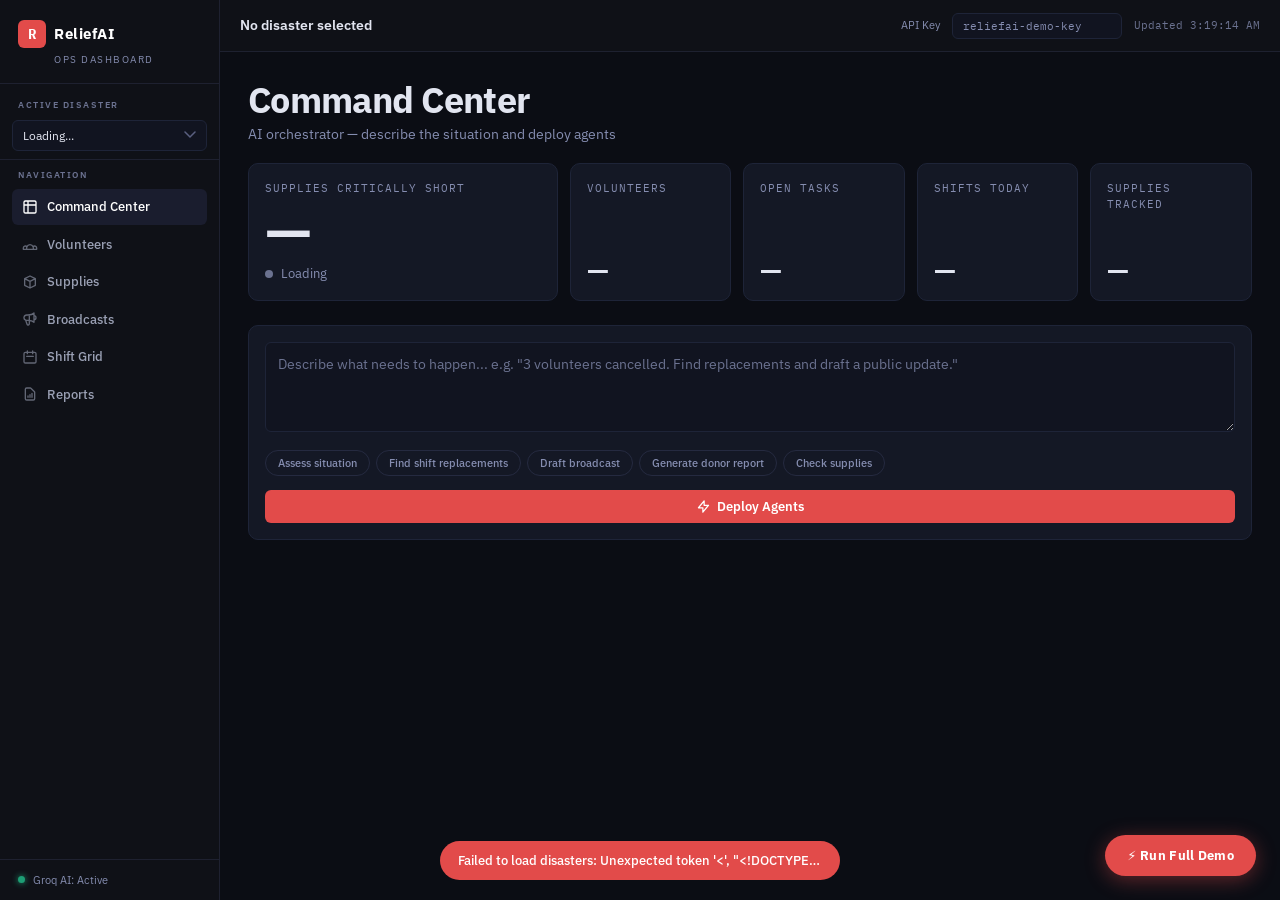
==== commit 8defac5c: "Add an operation overview and needs-attention panel to the Command Center The Command Center opened " ====
--- a/static/index.html
+++ b/static/index.html
@@ -7,7 +7,7 @@
 <link rel="preconnect" href="https://fonts.googleapis.com"/>
 <link rel="preconnect" href="https://fonts.gstatic.com" crossorigin/>
 <link href="https://fonts.googleapis.com/css2?family=IBM+Plex+Mono:wght@400;600&family=IBM+Plex+Sans:ital,wght@0,400;0,500;0,600;0,700;1,400&display=swap" rel="stylesheet"/>
-<link rel="stylesheet" href="/static/css/app.css?v=2"/>
+<link rel="stylesheet" href="/static/css/app.css?v=5"/>
 </head>
 <body>
 
@@ -90,6 +90,37 @@
         </div>
       </div>
 
+      <!-- Operation overview. A KPI row of stat tiles, not a chart: these are
+           headline counts, and the number IS the visualisation. Every value
+           comes from GET /disasters/{id}. -->
+      <section id="overview" class="overview" aria-label="Operation overview">
+        <div class="overview-hero">
+          <div class="kpi-label">Supplies critically short</div>
+          <div class="kpi-hero-value" id="kpi-critical">&mdash;</div>
+          <div class="kpi-status" id="kpi-critical-status">
+            <span class="kpi-dot dot-gray"></span><span>Loading</span>
+          </div>
+        </div>
+        <div class="overview-tiles">
+          <div class="kpi-tile">
+            <div class="kpi-label">Volunteers</div>
+            <div class="kpi-value" id="kpi-volunteers">&mdash;</div>
+          </div>
+          <div class="kpi-tile">
+            <div class="kpi-label">Open tasks</div>
+            <div class="kpi-value" id="kpi-tasks">&mdash;</div>
+          </div>
+          <div class="kpi-tile">
+            <div class="kpi-label">Shifts today</div>
+            <div class="kpi-value" id="kpi-shifts">&mdash;</div>
+          </div>
+          <div class="kpi-tile">
+            <div class="kpi-label">Supplies tracked</div>
+            <div class="kpi-value" id="kpi-supplies">&mdash;</div>
+          </div>
+        </div>
+      </section>
+
       <div class="card">
         <textarea id="cmd-textarea" placeholder='Describe what needs to happen... e.g. "3 volunteers cancelled. Find replacements and draft a public update."'></textarea>
         <div class="quick-cmds">
@@ -111,6 +142,23 @@
       </div>
 
       <div id="cmd-results"></div>
+
+      <section id="attention" class="attention" aria-label="Needs attention" hidden>
+        <div class="panel-head">
+          <h2 class="panel-title">Needs attention</h2>
+          <span class="panel-hint">Live from the operation database</span>
+        </div>
+        <div class="attention-grid">
+          <div class="attention-col">
+            <div class="kpi-label">Critical supplies</div>
+            <ul class="attention-list" id="attention-supplies"></ul>
+          </div>
+          <div class="attention-col">
+            <div class="kpi-label">Open tasks</div>
+            <ul class="attention-list" id="attention-tasks"></ul>
+          </div>
+        </div>
+      </section>
     </div>
 
     <!-- ───────────── VOLUNTEERS ───────────── -->
@@ -290,6 +338,6 @@
 <div id="toast-container"></div>
 
 <!-- ═══════════════════════════════════════ JAVASCRIPT ═══ -->
-<script src="/static/js/app.js?v=2"></script>
+<script src="/static/js/app.js?v=5"></script>
 </body>
 </html>
--- a/static/css/app.css
+++ b/static/css/app.css
@@ -37,6 +37,7 @@
      the label size. Labels stay small, uppercase and letterspaced; the
      contrast between the two ends is what carries the hierarchy. */
   --fs-display: clamp(26px, 3vw, 36px);
+  --fs-h1: 28px;
   --fs-h2: 20px;
   --fs-h3: 16px;
   --fs-body: 14px;
@@ -286,6 +287,8 @@
   flex: 1;
   overflow-y: auto;
   padding: clamp(16px, 2.2vw, 32px);
+  /* Clear the floating demo button so it never covers the last rows. */
+  padding-bottom: 96px;
   position: relative;
 }
 
@@ -748,8 +751,13 @@
   background: var(--bg2);
   border-radius: 3px;
   overflow: hidden;
-  margin: 10px 0 6px;
-}
+  margin: var(--sp-1) 0;
+}
+/* A meter's empty track reads as a lighter step of the fill's own hue, so the
+   severity is legible across the whole bar and not only where it is filled. */
+.sev-crit .supply-bar-wrap { background: rgba(226, 75, 74, 0.16); }
+.sev-warn .supply-bar-wrap { background: rgba(212, 133, 10, 0.16); }
+.sev-ok   .supply-bar-wrap { background: rgba(29, 158, 117, 0.14); }
 
 .supply-bar { height: 100%; border-radius: 3px; transition: width 0.4s ease; }
 .bar-crit { background: var(--accent); }
@@ -1193,6 +1201,183 @@
 }
 
 
+
+/* ═══════════════════════════════════════════════════════════════════════
+   OPERATION OVERVIEW  —  KPI row
+
+   These are headline counts, so the form is a stat tile: the number is the
+   visualisation and a one-bar chart would say less. One hero figure per view.
+
+   The values themselves stay in ink. Status colour lives in a separate dot +
+   word next to the hero, never in the digits — a red number reads as "this
+   number is wrong" rather than "this situation is bad", and colour alone is
+   not an accessible signal.
+   ═══════════════════════════════════════════════════════════════════════ */
+
+.overview {
+  display: grid;
+  grid-template-columns: minmax(200px, 1fr) 2.2fr;
+  gap: var(--sp-3);
+  margin-bottom: var(--sp-5);
+}
+
+.overview-hero,
+.kpi-tile {
+  background: var(--card);
+  border: 1px solid var(--border);
+  border-radius: var(--radius-lg);
+  padding: var(--sp-4);
+}
+
+.overview-hero {
+  display: flex;
+  flex-direction: column;
+  justify-content: center;
+  gap: var(--sp-1);
+}
+
+.overview-tiles {
+  display: grid;
+  grid-template-columns: repeat(2, minmax(0, 1fr));
+  gap: var(--sp-3);
+}
+
+@media (min-width: 1100px) {
+  .overview-tiles { grid-template-columns: repeat(4, minmax(0, 1fr)); }
+}
+
+.kpi-tile {
+  display: flex;
+  flex-direction: column;
+  justify-content: space-between;
+  gap: var(--sp-2);
+}
+
+.kpi-label {
+  font-family: var(--mono);
+  font-size: var(--fs-label);
+  letter-spacing: 0.09em;
+  text-transform: uppercase;
+  color: var(--text-muted);
+}
+
+/* Proportional figures, not tabular: at display sizes tabular-nums gives every
+   digit the width of a zero and a number like 121 reads loose. */
+.kpi-hero-value {
+  font-size: clamp(44px, 5.5vw, 60px);
+  font-weight: 600;
+  line-height: 1;
+  letter-spacing: -0.03em;
+  color: var(--text);
+}
+
+.kpi-value {
+  font-size: var(--fs-h1, 28px);
+  font-weight: 600;
+  line-height: 1;
+  letter-spacing: -0.02em;
+  color: var(--text);
+}
+
+.kpi-status {
+  display: flex;
+  align-items: center;
+  gap: var(--sp-2);
+  font-size: var(--fs-sm);
+  color: var(--text-muted);
+}
+
+.kpi-dot {
+  width: 8px;
+  height: 8px;
+  border-radius: 50%;
+  flex-shrink: 0;
+}
+.kpi-dot.dot-crit { background: var(--accent); }
+.kpi-dot.dot-warn { background: var(--warn); }
+.kpi-dot.dot-ok   { background: var(--safe); }
+
+/* ─── NEEDS ATTENTION ─────────────────────────────────────────────────── */
+
+.attention {
+  margin-top: var(--sp-5);
+  background: var(--card);
+  border: 1px solid var(--border);
+  border-radius: var(--radius-lg);
+  padding: var(--sp-4);
+}
+
+.panel-head {
+  display: flex;
+  align-items: baseline;
+  justify-content: space-between;
+  gap: var(--sp-3);
+  margin-bottom: var(--sp-4);
+  flex-wrap: wrap;
+}
+
+.panel-title {
+  font-size: var(--fs-h2);
+  font-weight: 700;
+  letter-spacing: -0.01em;
+  color: var(--text);
+}
+
+.panel-hint {
+  font-family: var(--mono);
+  font-size: var(--fs-label);
+  color: var(--text-dim);
+}
+
+.attention-grid {
+  display: grid;
+  grid-template-columns: repeat(auto-fit, minmax(260px, 1fr));
+  gap: var(--sp-5);
+}
+
+.attention-col { display: flex; flex-direction: column; gap: var(--sp-2); }
+
+.attention-list { list-style: none; display: flex; flex-direction: column; }
+
+.attention-item {
+  display: flex;
+  align-items: center;
+  gap: var(--sp-3);
+  padding: var(--sp-3) 0;
+  border-bottom: 1px solid var(--border);
+  font-size: var(--fs-body);
+}
+.attention-item:last-child { border-bottom: none; }
+
+.attention-item .kpi-dot { margin-top: 1px; }
+
+.attention-name {
+  color: var(--text);
+  flex: 1;
+  min-width: 0;
+  overflow: hidden;
+  text-overflow: ellipsis;
+  white-space: nowrap;
+}
+
+/* Columns of numbers DO align, so these get tabular figures. */
+.attention-meta {
+  font-family: var(--mono);
+  font-size: var(--fs-sm);
+  font-variant-numeric: tabular-nums;
+  color: var(--text-muted);
+  flex-shrink: 0;
+}
+
+.attention-empty {
+  display: flex;
+  align-items: center;
+  gap: var(--sp-2);
+  padding: var(--sp-3) 0;
+  font-size: var(--fs-body);
+  color: var(--text-muted);
+}
+
 /* ═══════════════════════════════════════════════════════════════════════
    RESPONSIVE
 
@@ -1326,6 +1511,12 @@
 
   .supply-grid { grid-template-columns: 1fr; }
 
+  .overview { grid-template-columns: 1fr; }
+  /* The floating demo button lands on this line while scrolling; the hint is
+     decorative, so it goes rather than sitting under the button. */
+  .panel-hint { display: none; }
+  .attention-grid { gap: var(--sp-4); }
+
   #demo-btn {
     right: 14px;
     bottom: 14px;
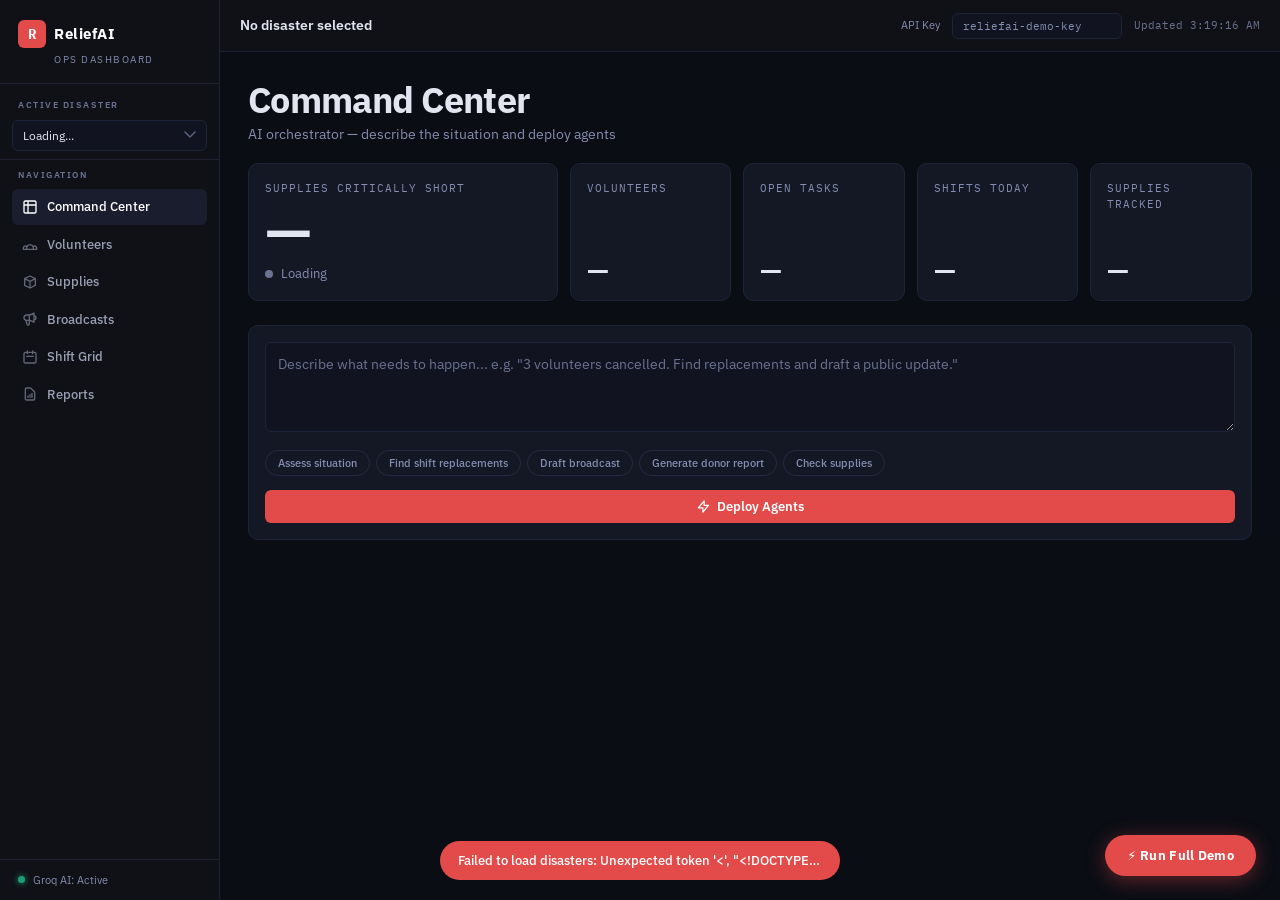
==== commit 90f1339b: "Add a landing page, and motion across both views Phase D — landing page. The project dropped visitor" ====
--- a/static/index.html
+++ b/static/index.html
@@ -7,7 +7,7 @@
 <link rel="preconnect" href="https://fonts.googleapis.com"/>
 <link rel="preconnect" href="https://fonts.gstatic.com" crossorigin/>
 <link href="https://fonts.googleapis.com/css2?family=IBM+Plex+Mono:wght@400;600&family=IBM+Plex+Sans:ital,wght@0,400;0,500;0,600;0,700;1,400&display=swap" rel="stylesheet"/>
-<link rel="stylesheet" href="/static/css/app.css?v=5"/>
+<link rel="stylesheet" href="/static/css/app.css?v=7"/>
 </head>
 <body>
 
@@ -208,17 +208,16 @@
           <div class="section-title">Supply Tracker</div>
           <div class="section-subtitle">Real-time inventory levels across all categories</div>
         </div>
-        <button class="btn btn-ghost" onclick="loadSupplies()">↻ Refresh</button>
+        <div class="section-actions">
+          <button class="btn btn-ghost" onclick="loadSupplies()">↻ Refresh</button>
+          <button class="btn btn-assess" onclick="runSupplyAssessment()">
+            <svg width="14" height="14" fill="none" stroke="currentColor" viewBox="0 0 24 24"><path stroke-linecap="round" stroke-linejoin="round" stroke-width="2" d="M9 5H7a2 2 0 00-2 2v12a2 2 0 002 2h10a2 2 0 002-2V7a2 2 0 00-2-2h-2M9 5a2 2 0 002 2h2a2 2 0 002-2M9 5a2 2 0 012-2h2a2 2 0 012 2"/></svg>
+            Run assessment
+          </button>
+        </div>
       </div>
 
       <div id="supply-grid" class="supply-grid"></div>
-
-      <div class="row mb-14">
-        <button class="btn btn-warn" onclick="runSupplyAssessment()" style="background:var(--warn);color:white;border:none;">
-          <svg width="14" height="14" fill="none" stroke="currentColor" viewBox="0 0 24 24"><path stroke-linecap="round" stroke-linejoin="round" stroke-width="2" d="M9 5H7a2 2 0 00-2 2v12a2 2 0 002 2h10a2 2 0 002-2V7a2 2 0 00-2-2h-2M9 5a2 2 0 002 2h2a2 2 0 002-2M9 5a2 2 0 012-2h2a2 2 0 012 2"/></svg>
-          Run Supply Assessment
-        </button>
-      </div>
       <div id="supply-assessment-result"></div>
     </div>
 
@@ -338,6 +337,6 @@
 <div id="toast-container"></div>
 
 <!-- ═══════════════════════════════════════ JAVASCRIPT ═══ -->
-<script src="/static/js/app.js?v=5"></script>
+<script src="/static/js/app.js?v=7"></script>
 </body>
 </html>
--- a/static/css/app.css
+++ b/static/css/app.css
@@ -1378,6 +1378,87 @@
   color: var(--text-muted);
 }
 
+/* Section actions live in the header beside the title. The assessment button
+   used to sit alone under the grid, which read as an orphan and left the rest
+   of the view empty. */
+.section-actions {
+  display: flex;
+  align-items: center;
+  gap: var(--sp-2);
+  flex-shrink: 0;
+}
+
+.btn-assess {
+  background: var(--warn);
+  color: #1a1204;
+  border: 1px solid var(--warn);
+  font-weight: 600;
+}
+.btn-assess:hover { background: #e89310; border-color: #e89310; }
+
+/* ═══════════════════════════════════════════════════════════════════════
+   MOTION
+
+   Two jobs only: tell the user a fetch is in flight, and make a section change
+   feel like a change of view rather than a repaint. Both are suppressed under
+   prefers-reduced-motion by the block at the end of this file.
+   ═══════════════════════════════════════════════════════════════════════ */
+
+.section.active { animation: section-in 0.28s cubic-bezier(0.2, 0.6, 0.2, 1); }
+
+@keyframes section-in {
+  from { opacity: 0; transform: translateY(6px); }
+  to   { opacity: 1; transform: none; }
+}
+
+/* Skeletons mirror the shape of what is loading, so the layout does not jump
+   when the real rows arrive. */
+.skeleton {
+  position: relative;
+  overflow: hidden;
+  background: var(--card2);
+  border-radius: var(--radius);
+}
+
+.skeleton::after {
+  content: '';
+  position: absolute;
+  inset: 0;
+  transform: translateX(-100%);
+  background: linear-gradient(
+    90deg,
+    transparent,
+    rgba(255, 255, 255, 0.045),
+    transparent
+  );
+  animation: shimmer 1.4s infinite;
+}
+
+@keyframes shimmer { to { transform: translateX(100%); } }
+
+.skeleton-card {
+  background: var(--card);
+  border: 1px solid var(--border);
+  border-left: 3px solid var(--border2);
+  border-radius: var(--radius-lg);
+  padding: var(--sp-4);
+  display: flex;
+  flex-direction: column;
+  gap: var(--sp-3);
+}
+
+.skeleton-line { height: 12px; }
+.skeleton-line.w-60 { width: 60%; }
+.skeleton-line.w-40 { width: 40%; }
+.skeleton-line.w-30 { width: 30%; }
+.skeleton-bar { height: 6px; border-radius: 3px; }
+
+/* Values fade in rather than snapping, which makes an auto-refresh legible
+   instead of looking like a flicker. */
+.kpi-value, .kpi-hero-value { transition: opacity 0.25s ease; }
+.kpi-loading .kpi-value,
+.kpi-loading .kpi-hero-value { opacity: 0.35; }
+
 /* ═══════════════════════════════════════════════════════════════════════
    RESPONSIVE
 
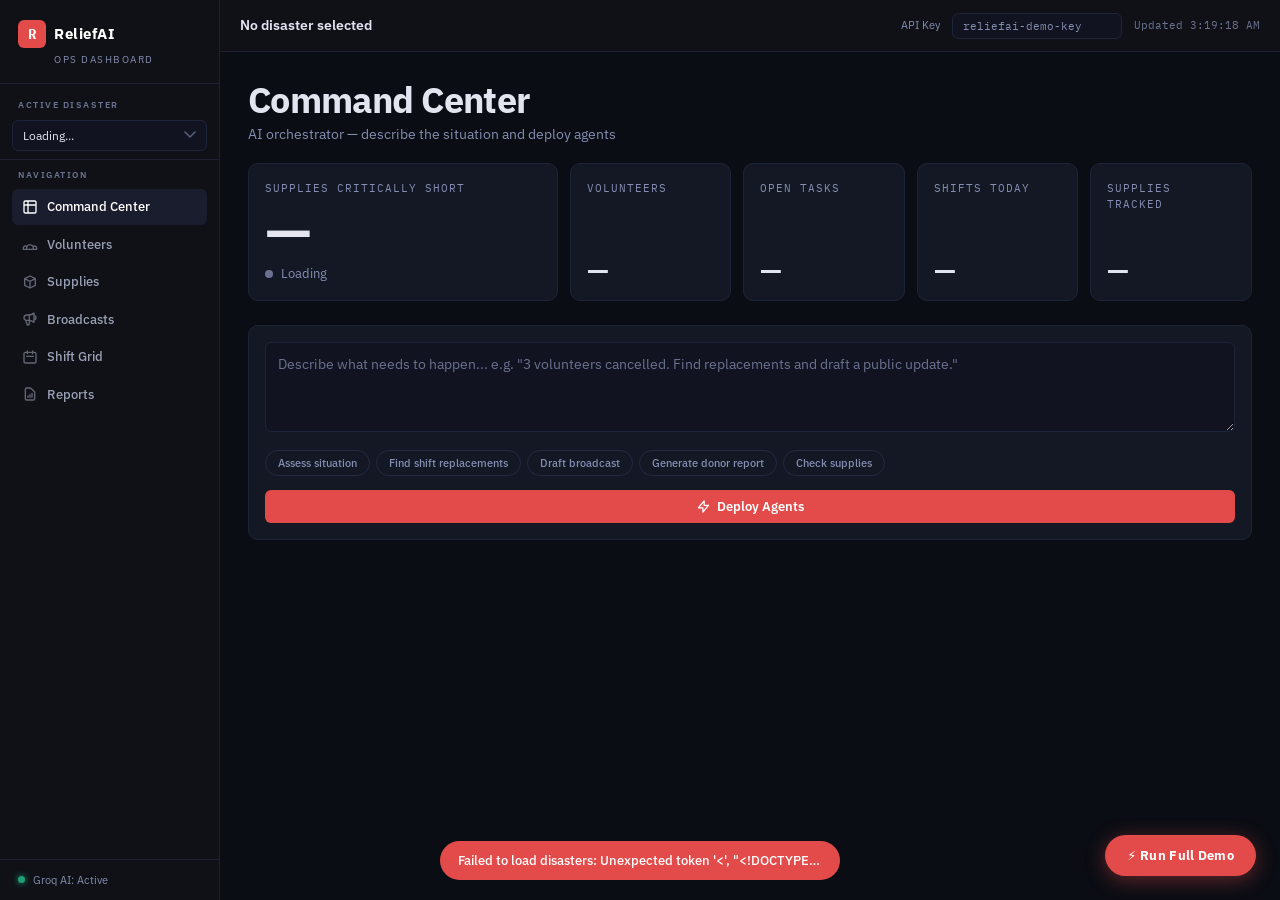
==== commit 8821499f: "Return the constants the agent quotes, instead of hiding them in docstrings The grounding scorer che" ====
--- a/static/index.html
+++ b/static/index.html
@@ -7,7 +7,7 @@
 <link rel="preconnect" href="https://fonts.googleapis.com"/>
 <link rel="preconnect" href="https://fonts.gstatic.com" crossorigin/>
 <link href="https://fonts.googleapis.com/css2?family=IBM+Plex+Mono:wght@400;600&family=IBM+Plex+Sans:ital,wght@0,400;0,500;0,600;0,700;1,400&display=swap" rel="stylesheet"/>
-<link rel="stylesheet" href="/static/css/app.css?v=7"/>
+<link rel="stylesheet" href="/static/css/app.css?v=8"/>
 </head>
 <body>
 
@@ -337,6 +337,6 @@
 <div id="toast-container"></div>
 
 <!-- ═══════════════════════════════════════ JAVASCRIPT ═══ -->
-<script src="/static/js/app.js?v=7"></script>
+<script src="/static/js/app.js?v=8"></script>
 </body>
 </html>
--- a/static/css/app.css
+++ b/static/css/app.css
@@ -522,6 +522,23 @@
 
 .alert-icon { flex-shrink: 0; margin-top: 1px; }
 
+/* A remark about the run itself, not a finding about the operation. Muted on
+   purpose: it must be readable without competing with a real alert. */
+.run-notice {
+  background: var(--bg2);
+  border: 1px solid var(--border);
+  border-radius: var(--radius);
+  padding: 10px 14px;
+  margin-bottom: 8px;
+  font-size: 13px;
+  color: var(--text-muted);
+  display: flex;
+  align-items: flex-start;
+  gap: 8px;
+}
+
+.run-notice-icon { flex-shrink: 0; margin-top: 1px; }
+
 .agent-result-card {
   background: var(--card);
   border: 1px solid var(--border);
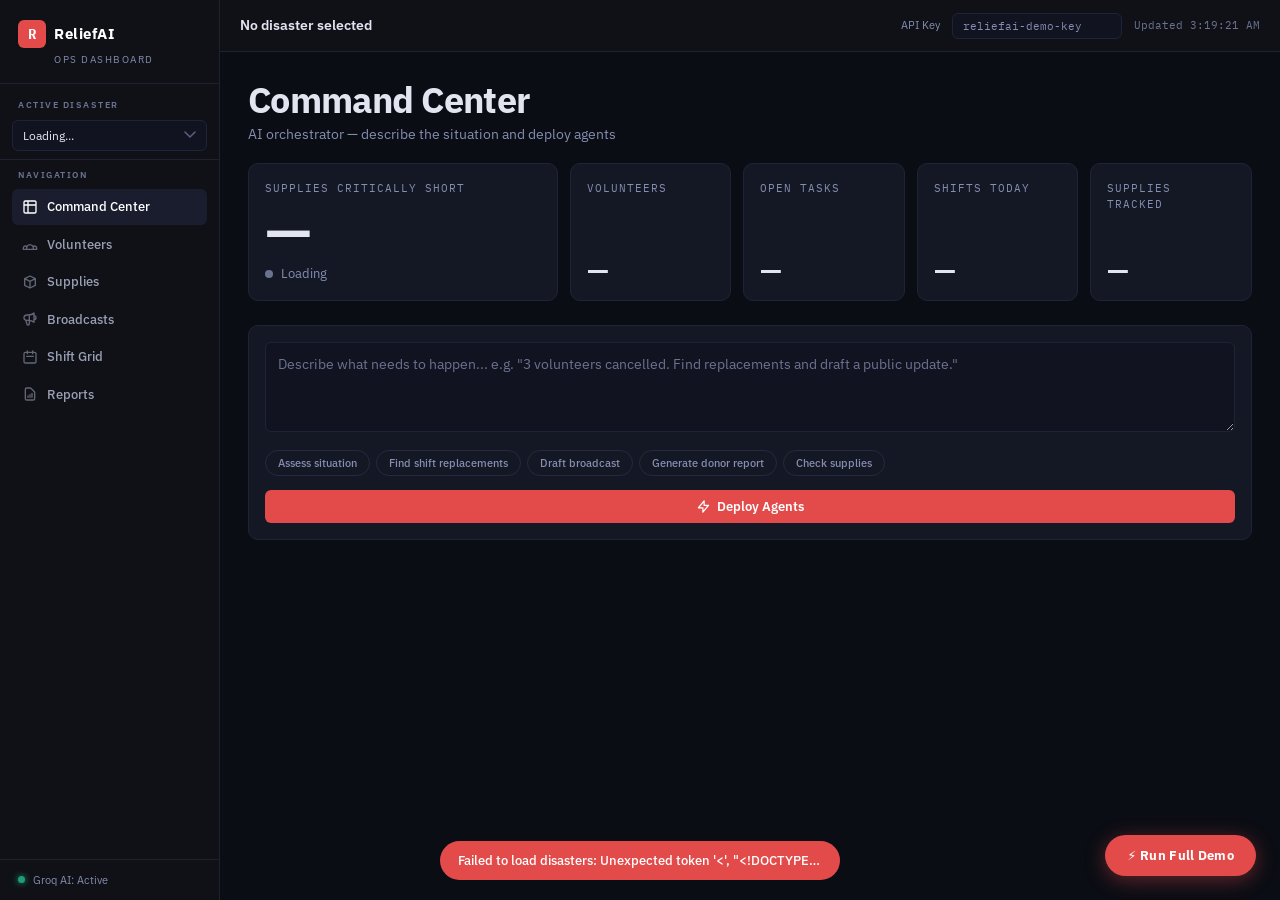
==== commit f448154c: "Enforce the SMS limit, validate the agents' proposed writes, and escape model text THE SMS LIMIT LIV" ====
--- a/static/index.html
+++ b/static/index.html
@@ -337,6 +337,6 @@
 <div id="toast-container"></div>
 
 <!-- ═══════════════════════════════════════ JAVASCRIPT ═══ -->
-<script src="/static/js/app.js?v=8"></script>
+<script src="/static/js/app.js?v=9"></script>
 </body>
 </html>
